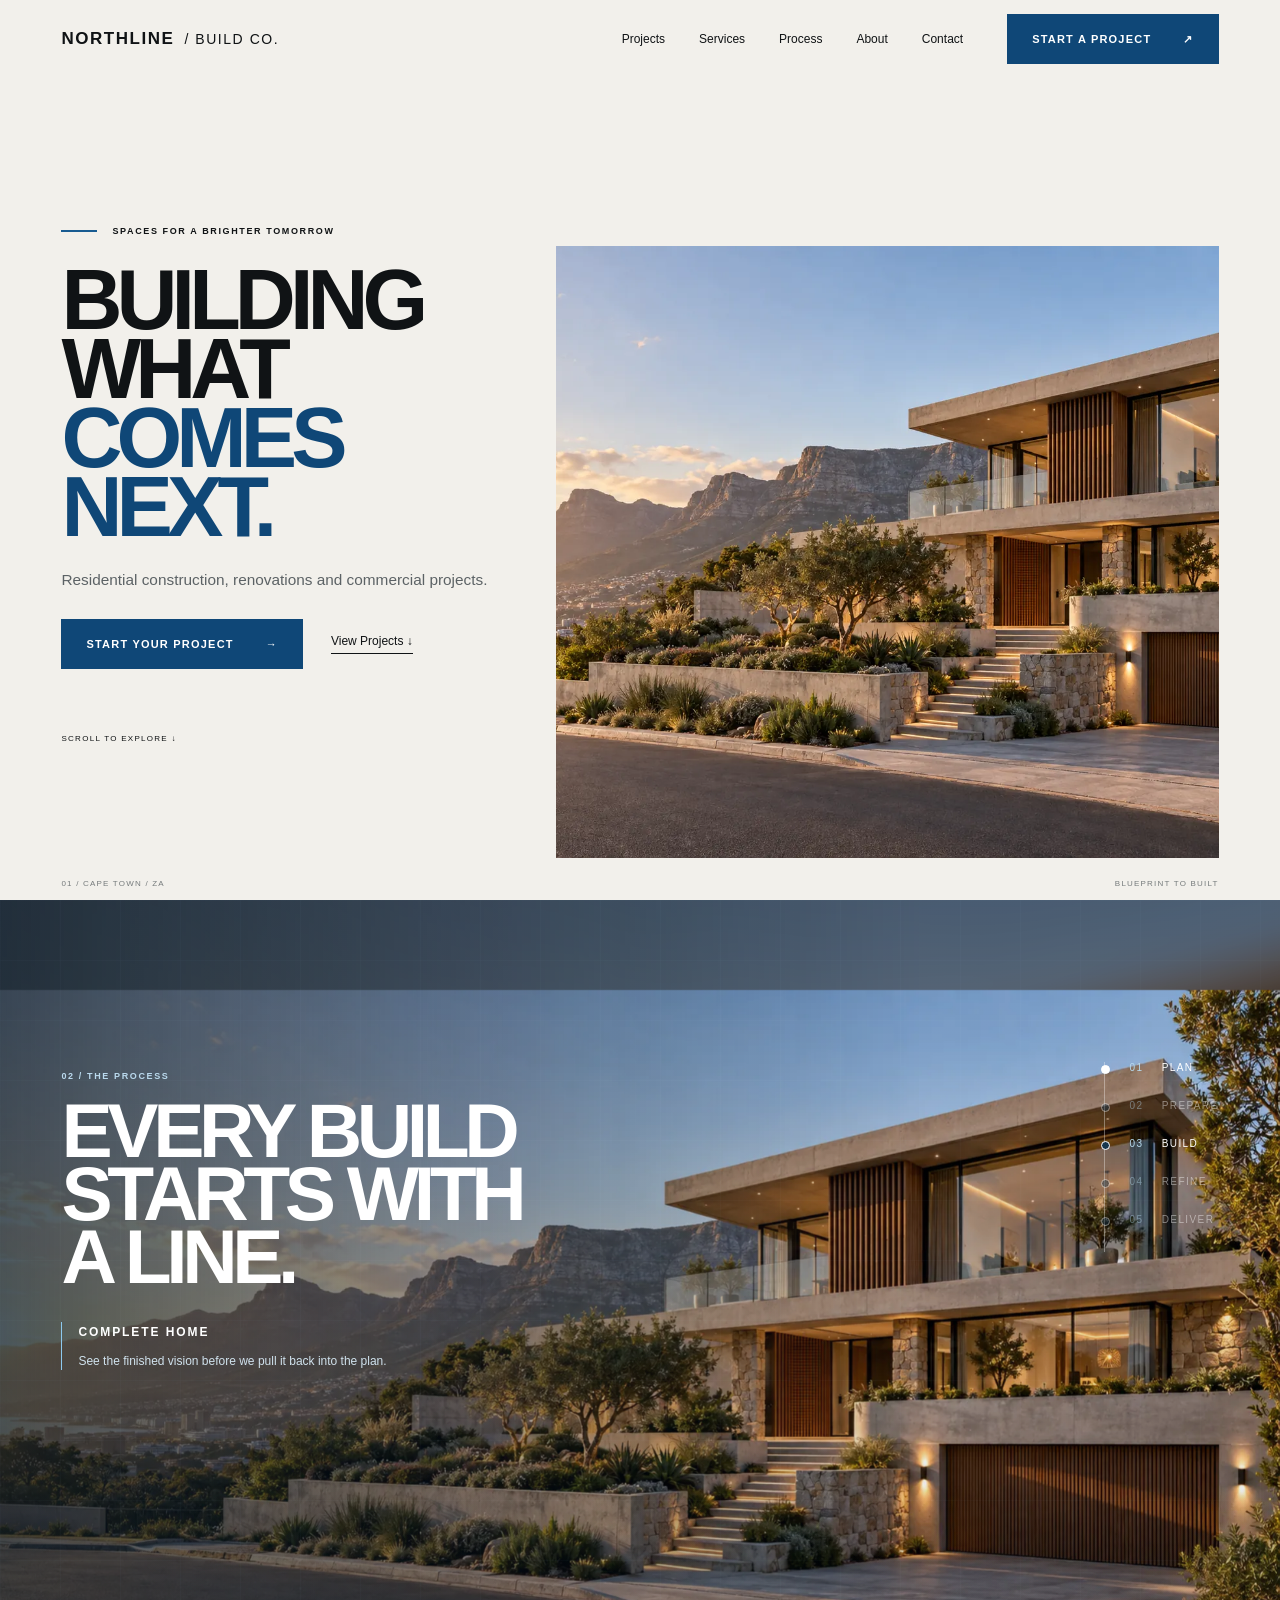
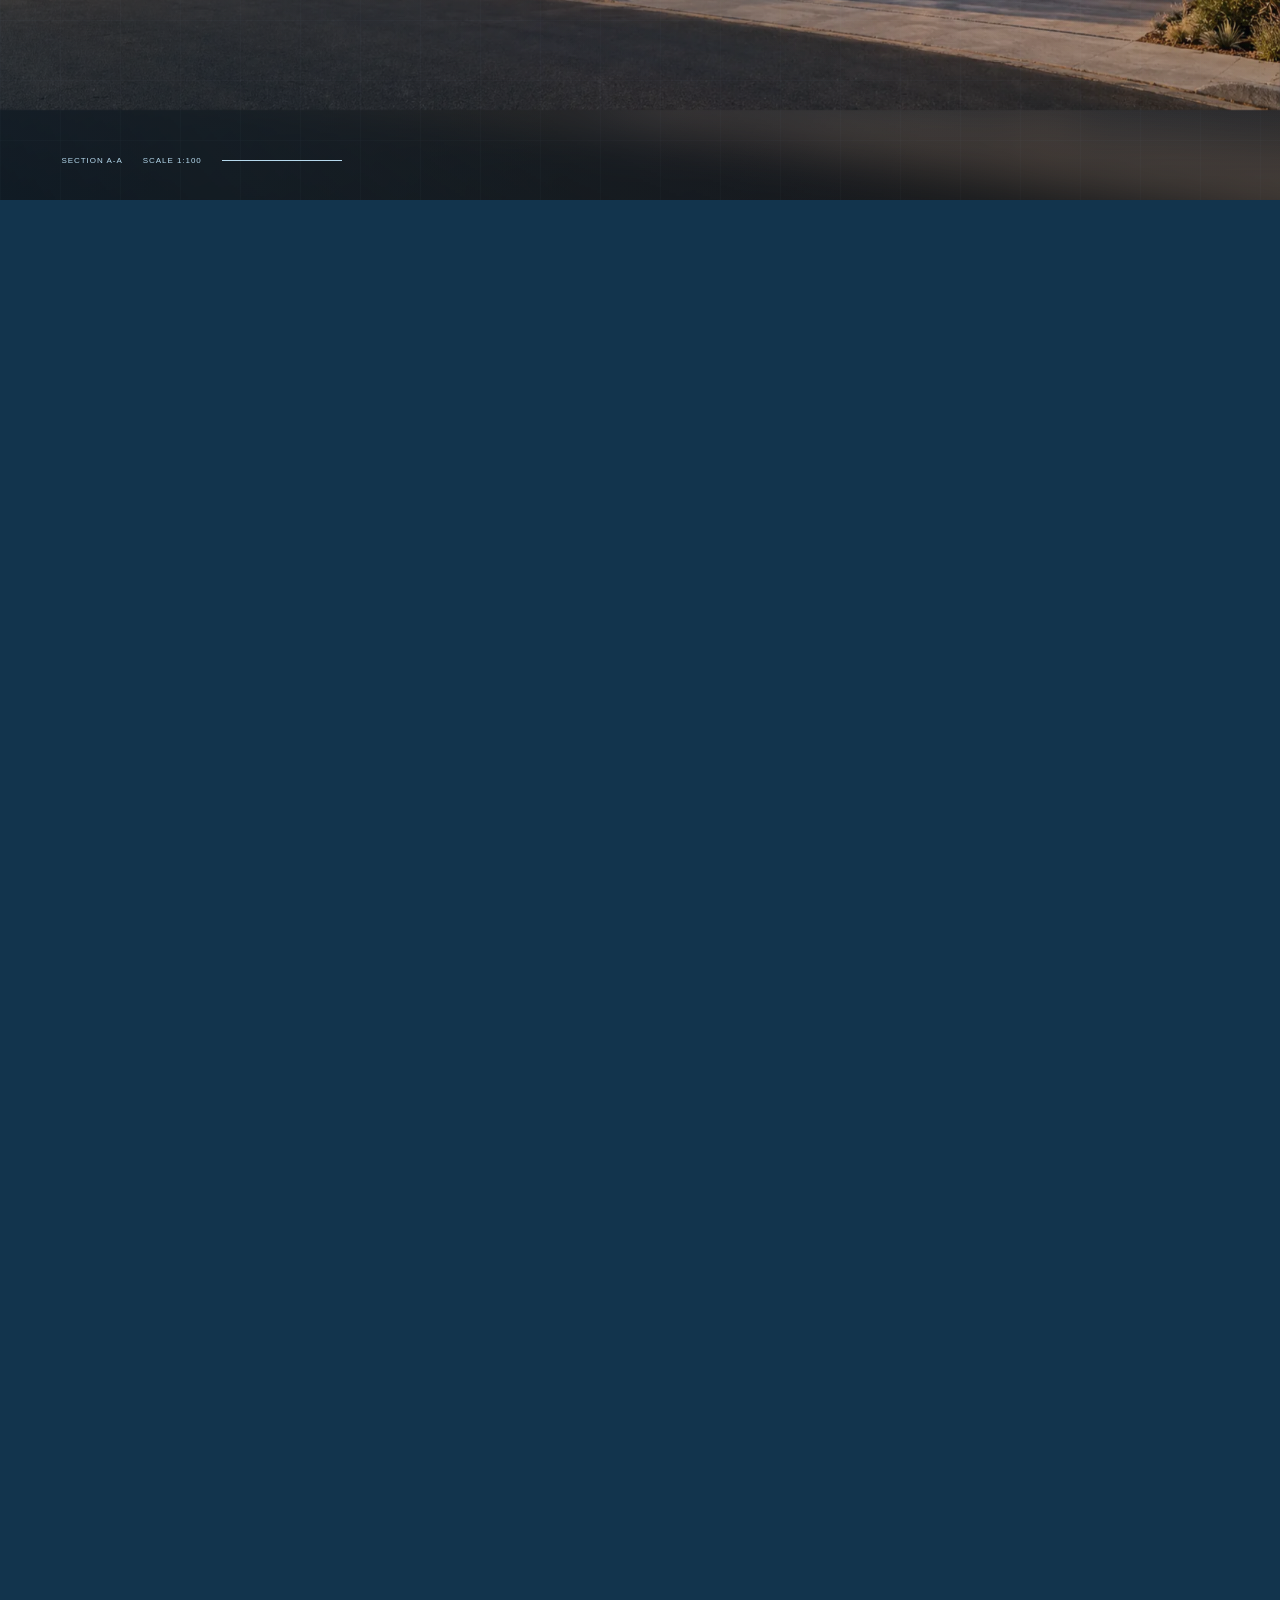
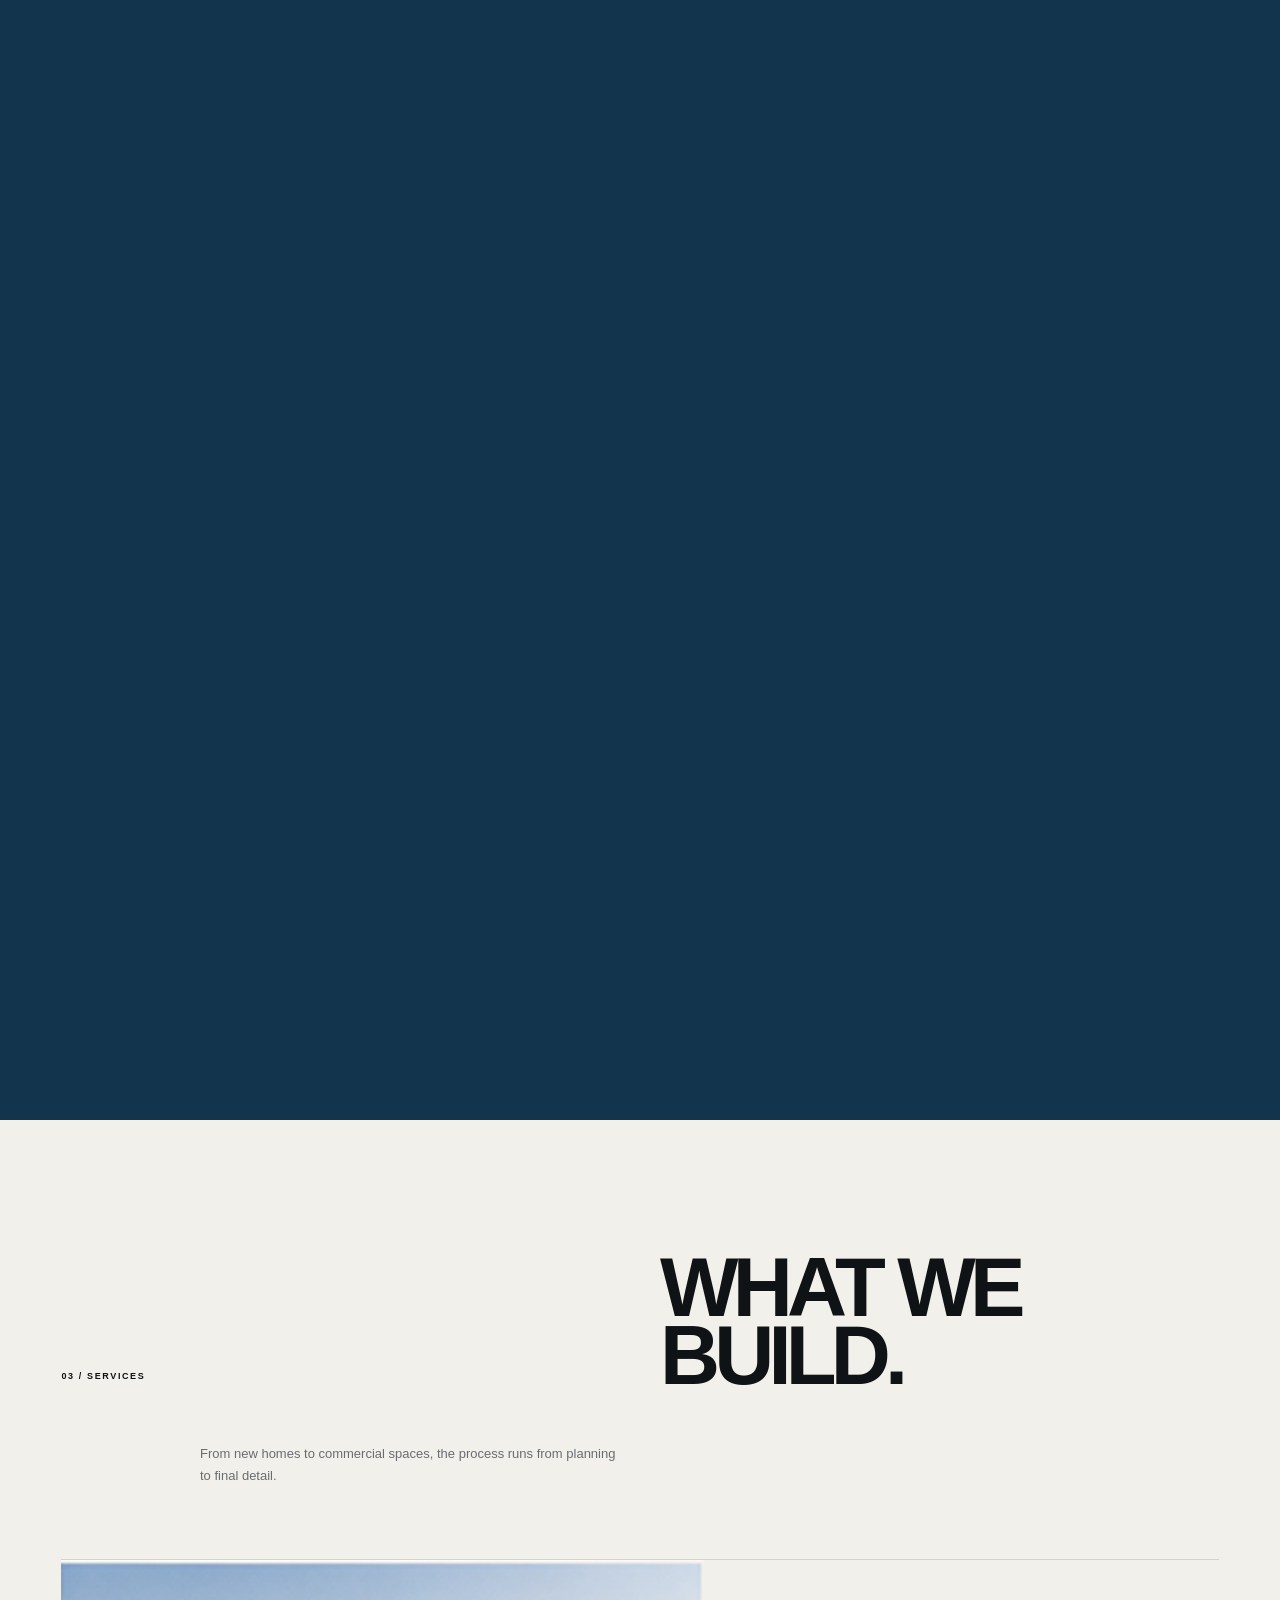
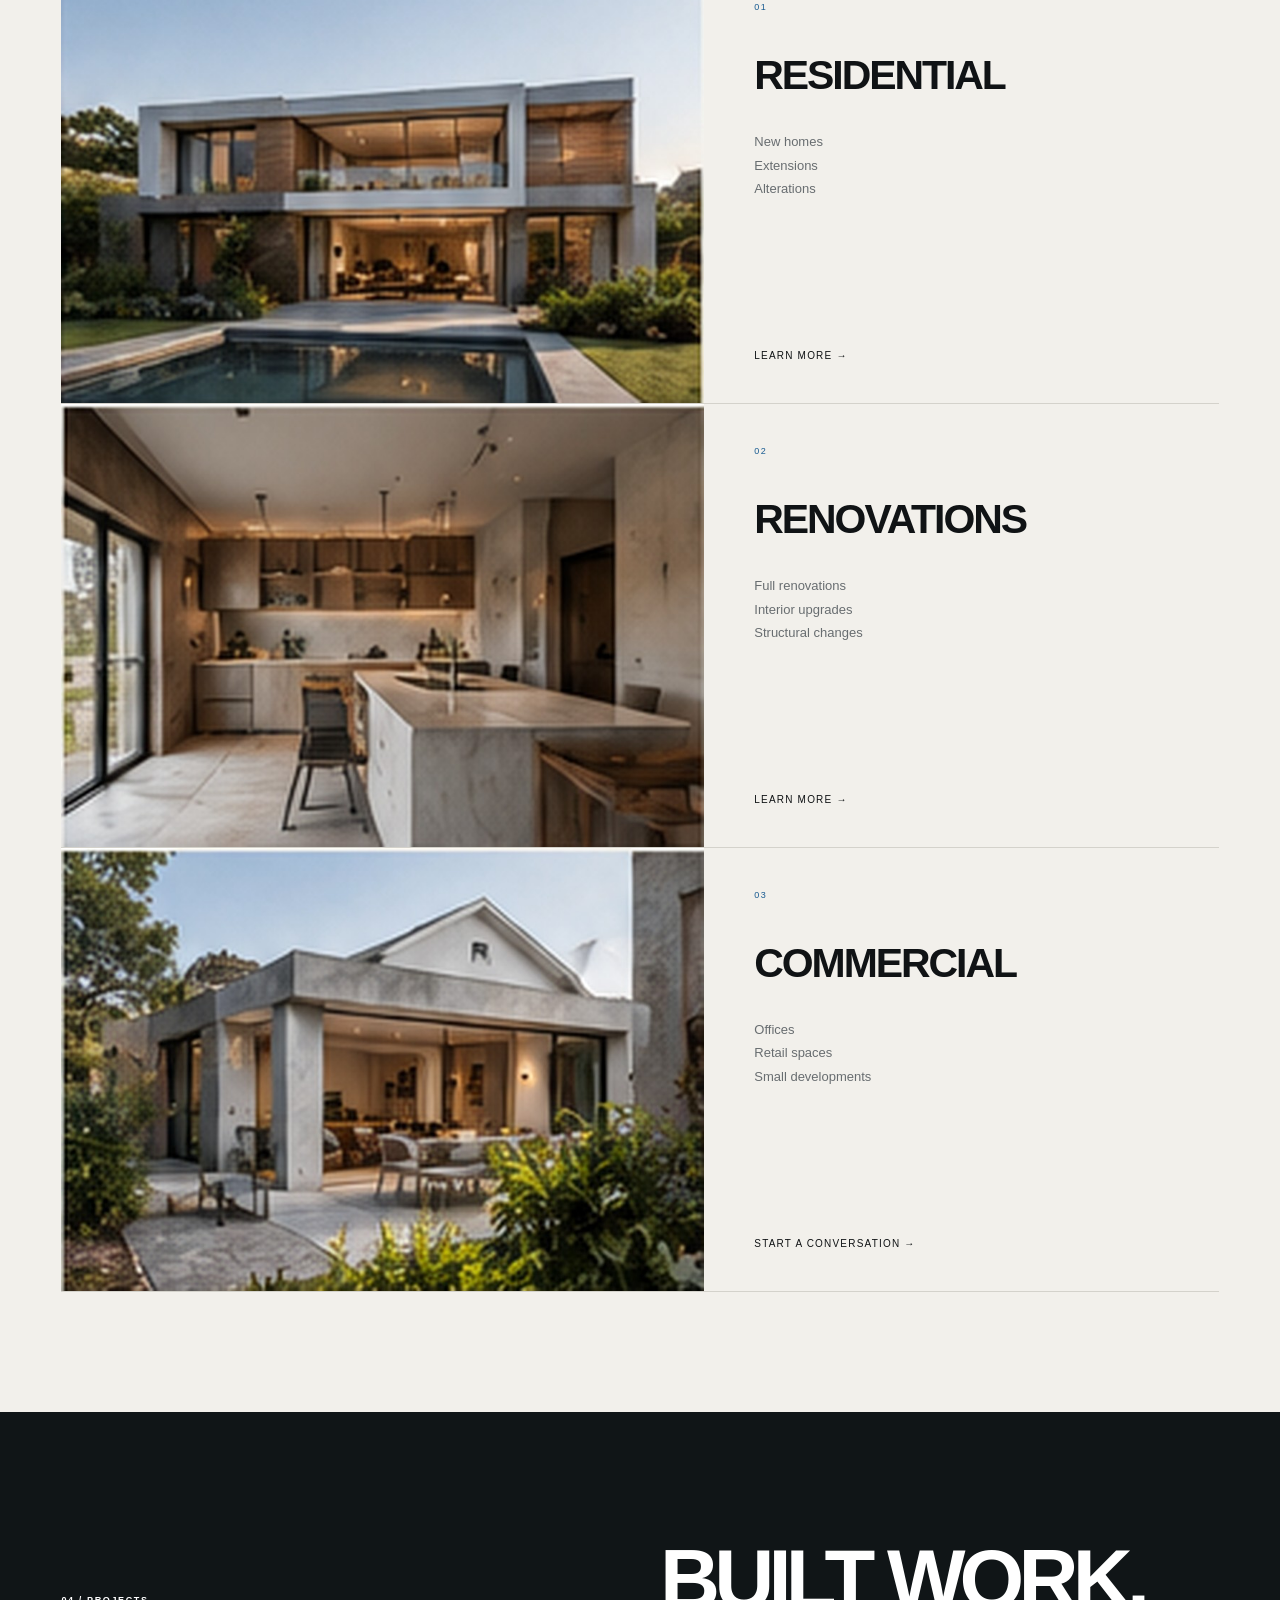
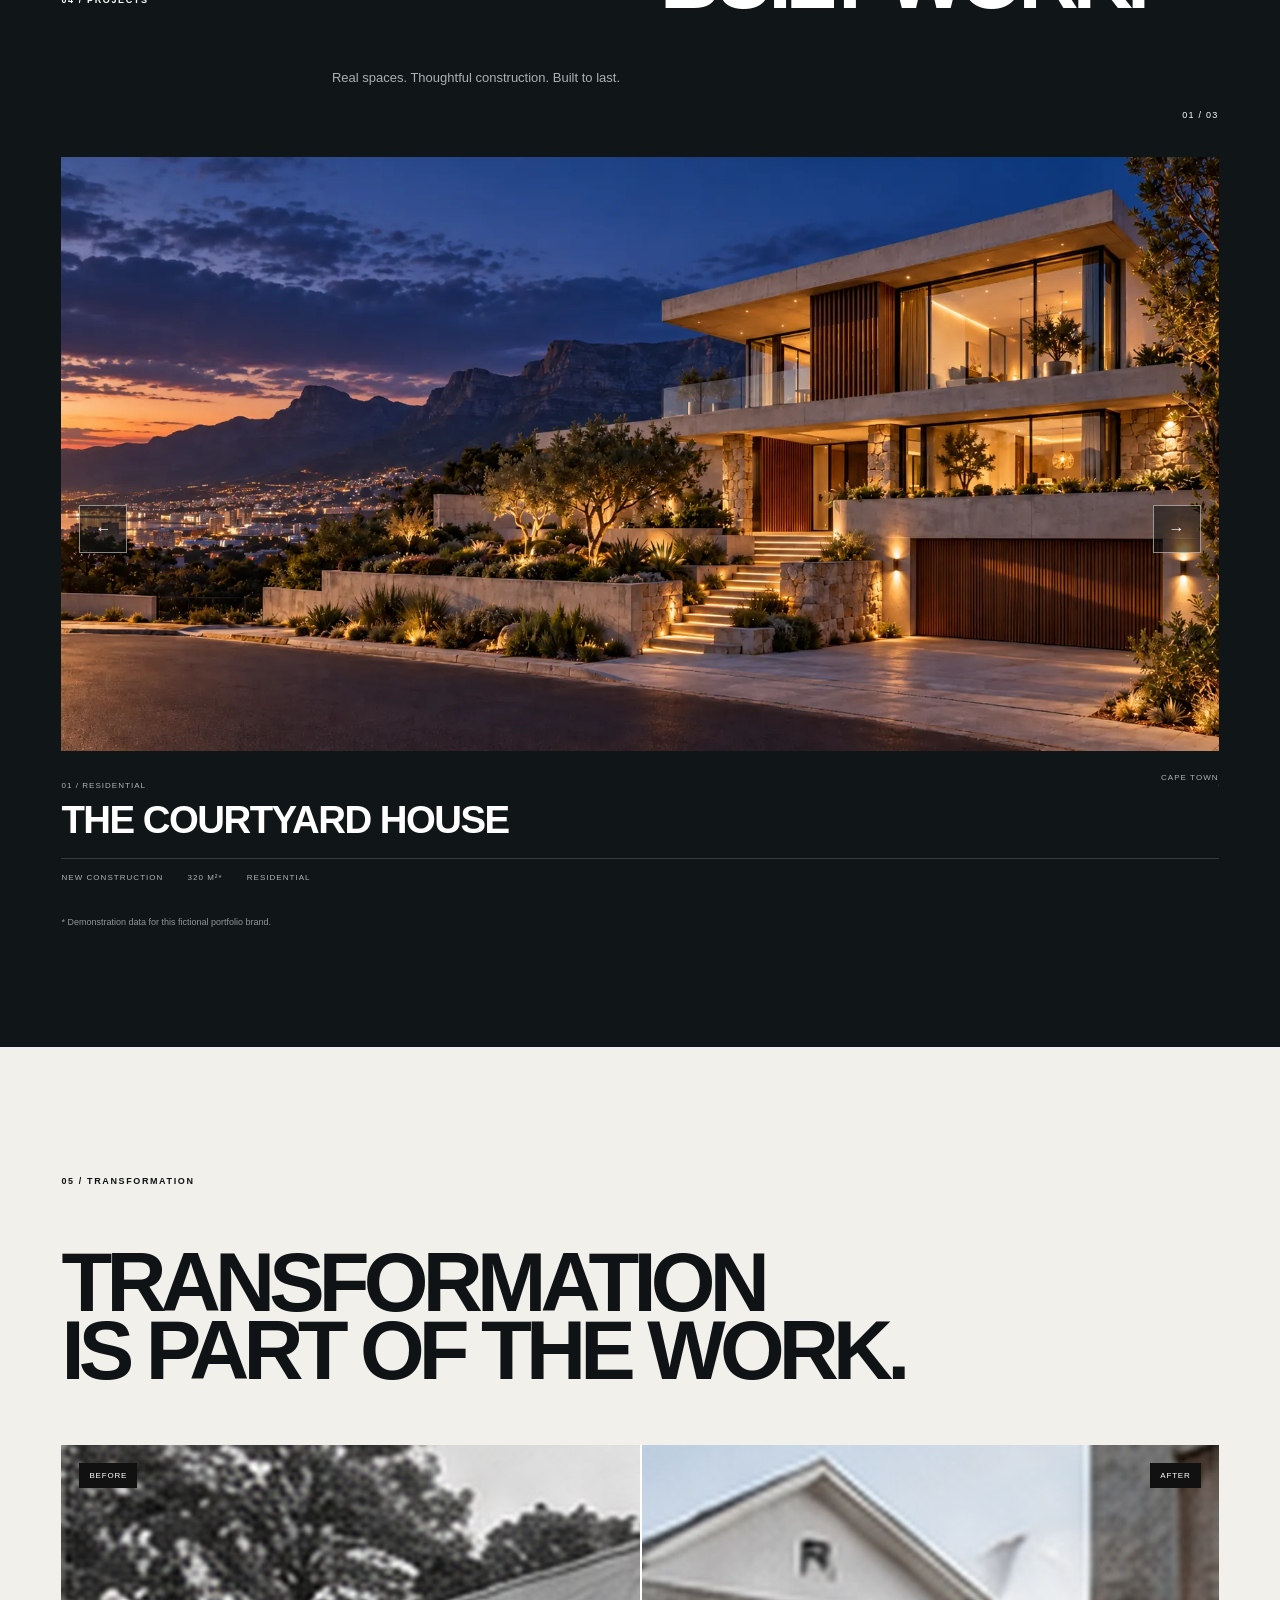
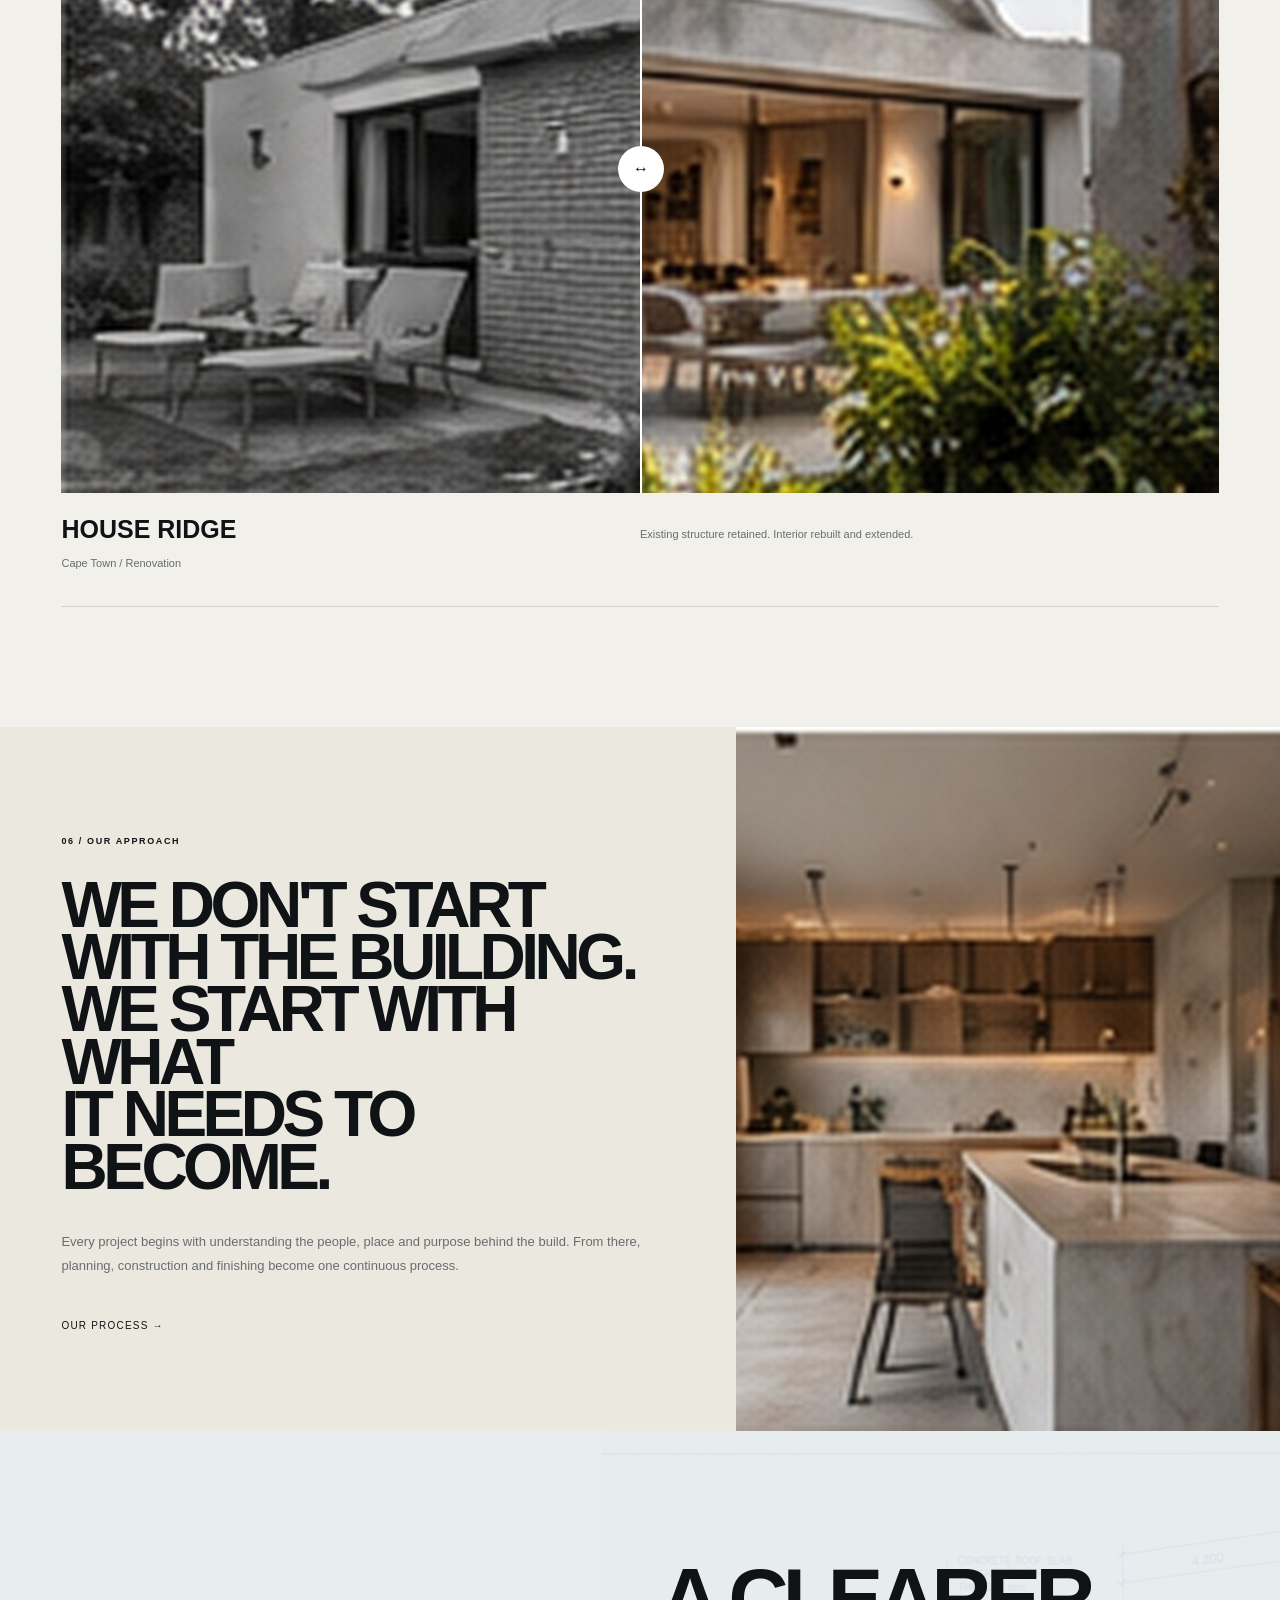
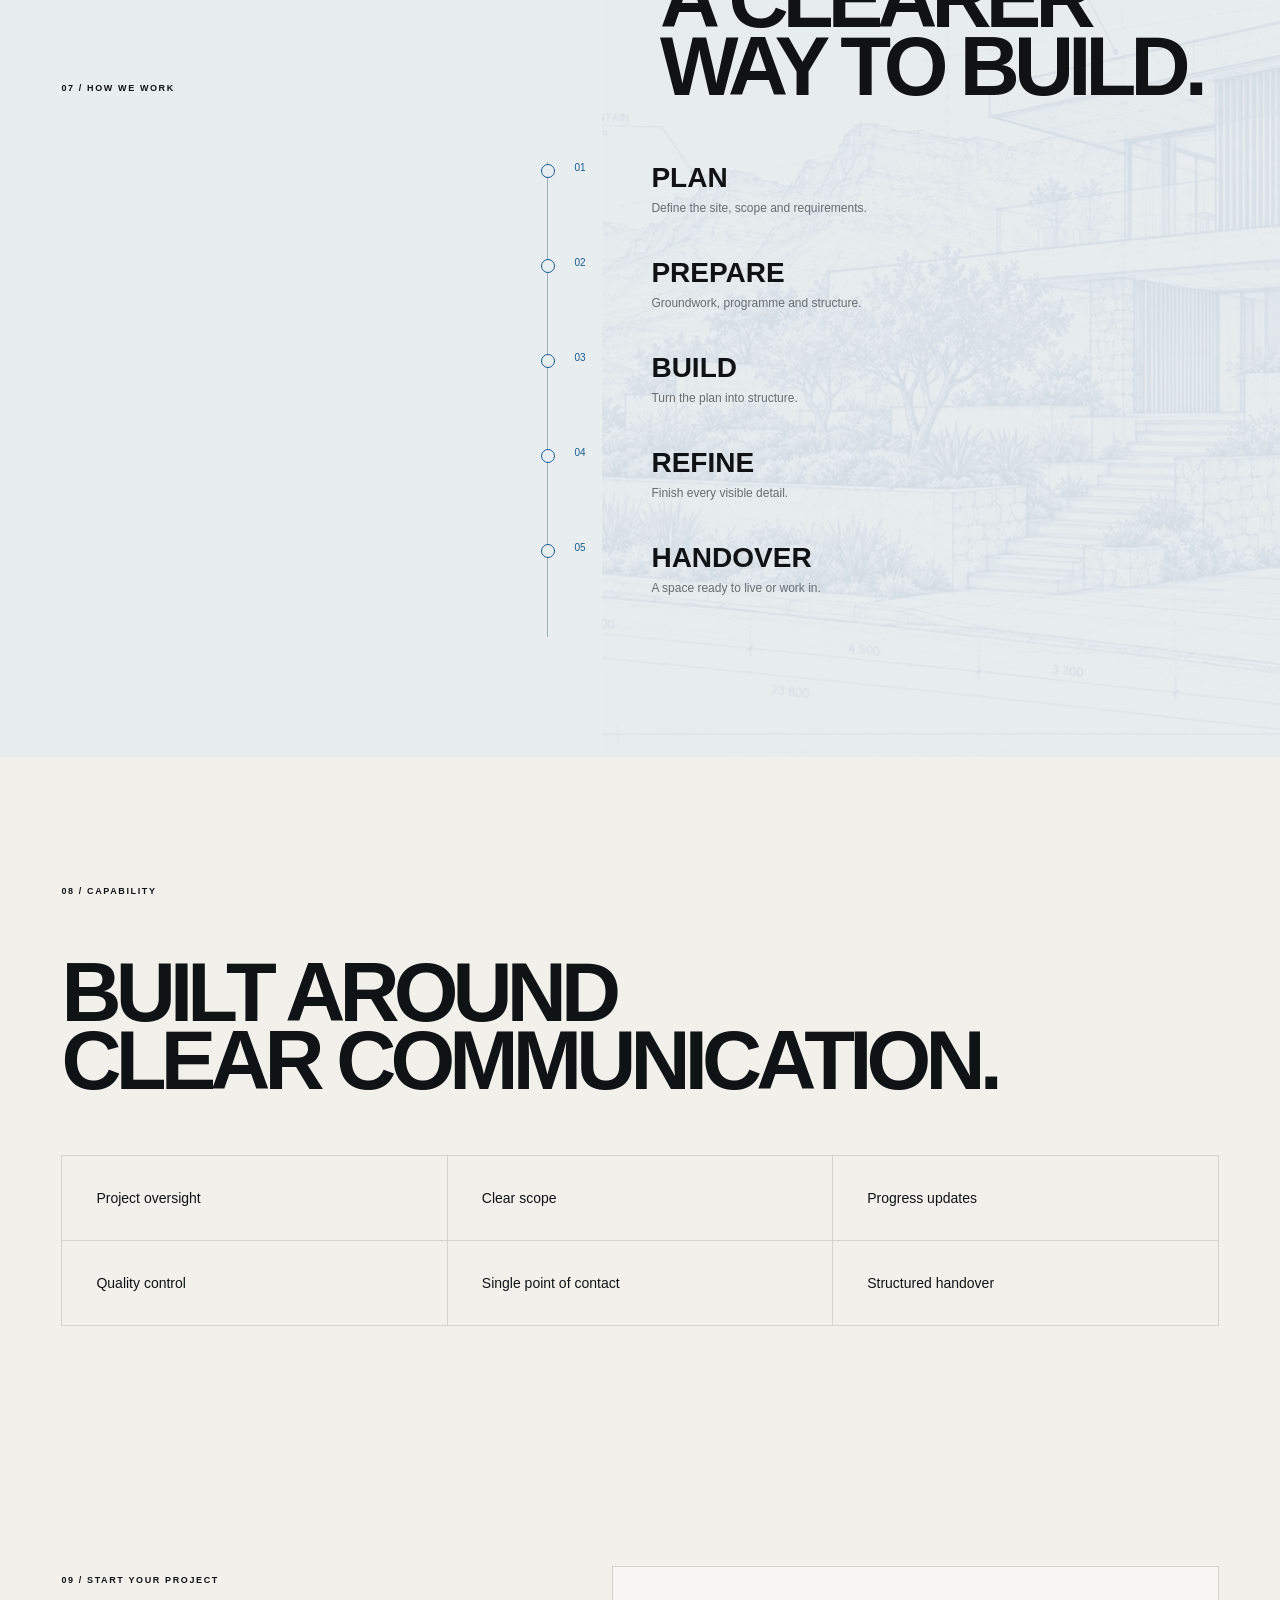
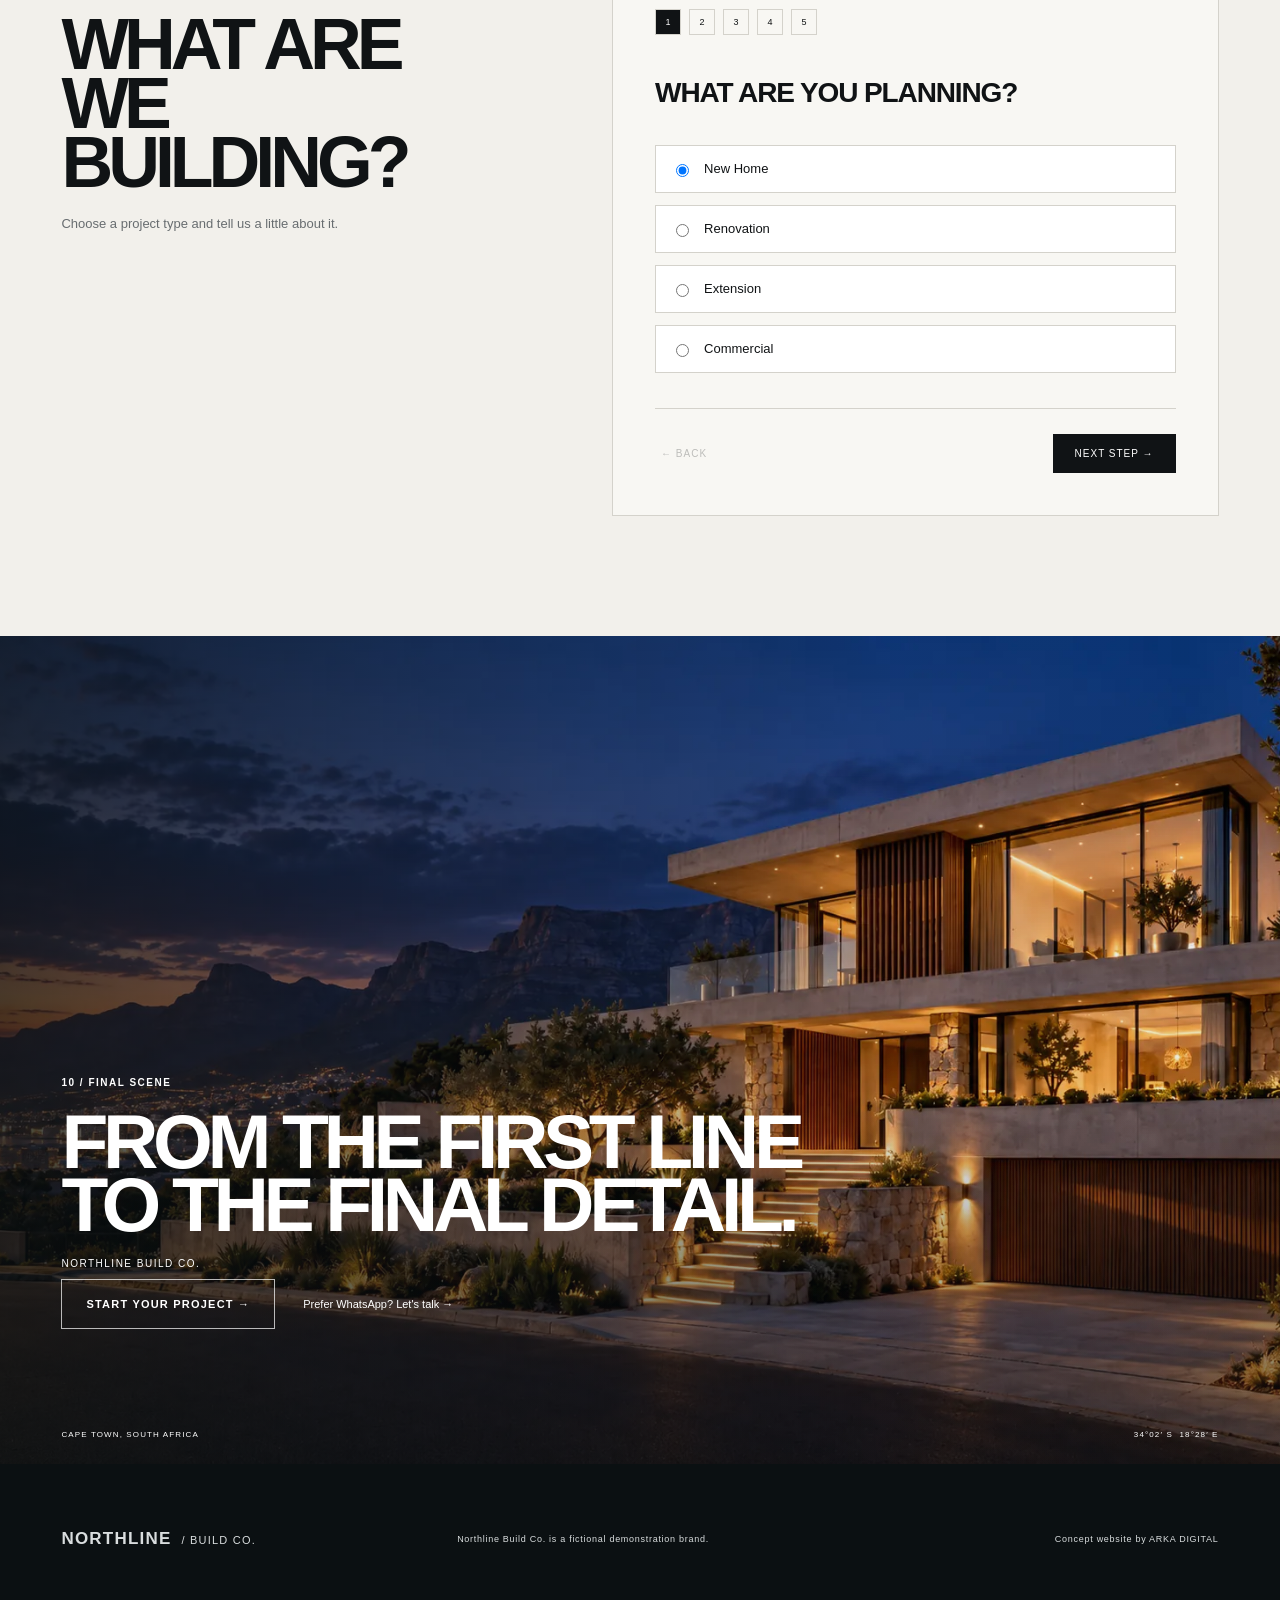
==== index.html @ 1f48fc12 "Northline Build Co Premium V1" ====
<!doctype html>
<html lang="en">
<head>
  <meta charset="utf-8">
  <meta name="viewport" content="width=device-width, initial-scale=1">
  <meta name="description" content="Northline Build Co. — fictional premium Cape Town construction demo by ARKA Digital.">
  <meta name="robots" content="noindex,nofollow">
  <meta name="theme-color" content="#f2f0eb">
  <title>Northline Build Co. | Building What Comes Next</title><link rel="icon" href="favicon.svg" type="image/svg+xml">
  <link rel="preload" as="image" href="assets/sequence/desktop/01-complete-daylight.webp" media="(min-width: 701px)">
  <link rel="preload" as="image" href="assets/sequence/mobile/01-complete-daylight.webp" media="(max-width: 700px)">
  <link rel="stylesheet" href="v2.css">
</head>
<body>
  <a class="skip" href="#main">Skip to content</a>

  <header class="topbar" data-header>
    <a class="wordmark" href="#top" aria-label="Northline Build Co. home"><strong>NORTHLINE</strong><span>/ BUILD CO.</span></a>
    <nav class="desktop-nav" aria-label="Primary navigation">
      <a href="#projects">Projects</a><a href="#services">Services</a><a href="#process">Process</a><a href="about.html">About</a><a href="#quote">Contact</a>
    </nav>
    <a class="top-cta" href="#quote">START A PROJECT <span>↗</span></a>
    <button class="menu-btn" type="button" aria-expanded="false" aria-controls="mobile-menu" data-menu-button><span></span><span></span><span></span><b class="sr-only">Open menu</b></button>
  </header>

  <div class="mobile-menu" id="mobile-menu" aria-hidden="true" data-mobile-menu>
    <div class="mobile-menu-inner">
      <p class="menu-kicker">NORTHLINE<br><small>BUILD CO.</small></p>
      <nav>
        <a href="#projects"><span>01</span> Projects</a>
        <a href="#services"><span>02</span> Services</a>
        <a href="#process"><span>03</span> Process</a>
        <a href="about.html"><span>04</span> About</a>
        <a href="#quote"><span>05</span> Contact</a>
      </nav>
      <a class="button button-outline" href="#quote">START A PROJECT →</a>
      <div class="menu-meta"><button type="button" data-demo-whatsapp>WhatsApp</button><span>Cape Town, South Africa</span></div>
    </div>
  </div>

  <main id="main">
    <section class="hero" id="top">
      <div class="hero-copy">
        <p class="eyebrow"><i></i> SPACES FOR A BRIGHTER TOMORROW</p>
        <h1>BUILDING<br>WHAT<br><span>COMES NEXT.</span></h1>
        <p class="hero-intro">Residential construction, renovations and commercial projects.</p>
        <div class="hero-actions">
          <a class="button button-primary" href="#quote">START YOUR PROJECT <span>→</span></a>
          <a class="text-action" href="#projects">View Projects ↓</a>
        </div>
        <p class="scroll-cue">SCROLL TO EXPLORE <span>↓</span></p>
      </div>
      <picture class="hero-media">
        <source media="(max-width:700px)" srcset="assets/sequence/mobile/01-complete-daylight.webp">
        <img src="assets/sequence/desktop/01-complete-daylight.webp" alt="Modern hillside residence overlooking Cape Town at golden hour" width="1672" height="941" fetchpriority="high">
      </picture>
      <div class="hero-meta"><span>01 / CAPE TOWN / ZA</span><span>BLUEPRINT TO BUILT</span></div>
    </section>

    <section class="build-story" data-build-story aria-labelledby="build-title">
      <div class="build-sticky">
        <div class="build-frames" aria-hidden="true" data-build-frames>
          <img class="build-frame is-active" data-stage="0" data-desktop="assets/sequence/desktop/01-complete-daylight.webp" data-mobile="assets/sequence/mobile/01-complete-daylight.webp" alt="">
          <img class="build-frame" data-stage="1" data-desktop="assets/sequence/desktop/02-blueprint-overlay.webp" data-mobile="assets/sequence/mobile/02-blueprint-overlay.webp" alt="">
          <img class="build-frame" data-stage="2" data-desktop="assets/sequence/desktop/03-blueprint.webp" data-mobile="assets/sequence/mobile/03-blueprint.webp" alt="">
          <img class="build-frame" data-stage="3" data-desktop="assets/sequence/desktop/04-site.webp" data-mobile="assets/sequence/mobile/04-site.webp" alt="">
          <img class="build-frame" data-stage="4" data-desktop="assets/sequence/desktop/05-foundation.webp" data-mobile="assets/sequence/mobile/05-foundation.webp" alt="">
          <img class="build-frame" data-stage="5" data-desktop="assets/sequence/desktop/06-structure.webp" data-mobile="assets/sequence/mobile/06-structure.webp" alt="">
          <img class="build-frame" data-stage="6" data-desktop="assets/sequence/desktop/07-enclosed.webp" data-mobile="assets/sequence/mobile/07-enclosed.webp" alt="">
          <img class="build-frame" data-stage="7" data-desktop="assets/sequence/desktop/08-finishes.webp" data-mobile="assets/sequence/mobile/08-finishes.webp" alt="">
          <img class="build-frame" data-stage="8" data-desktop="assets/sequence/desktop/09-landscaping.webp" data-mobile="assets/sequence/mobile/09-landscaping.webp" alt="">
          <img class="build-frame" data-stage="9" data-desktop="assets/sequence/desktop/10-complete-dusk.webp" data-mobile="assets/sequence/mobile/10-complete-dusk.webp" alt="">
        </div>
        <div class="build-shade"></div>
        <div class="blueprint-grid" aria-hidden="true"></div>
        <div class="build-copy">
          <p class="section-no">02 / THE PROCESS</p>
          <h2 id="build-title">EVERY BUILD<br>STARTS WITH<br>A LINE.</h2>
          <div class="stage-copy" aria-live="polite"><strong data-stage-title>PLAN</strong><p data-stage-desc>Define the site, scope and requirements.</p></div>
        </div>
        <ol class="build-steps" aria-label="Build stages">
          <li class="is-active"><span>01</span> PLAN</li><li><span>02</span> PREPARE</li><li><span>03</span> BUILD</li><li><span>04</span> REFINE</li><li><span>05</span> DELIVER</li>
        </ol>
        <div class="build-measure"><span>SECTION A-A</span><span>SCALE 1:100</span><i></i></div>
      </div>
    </section>

    <section class="section services" id="services">
      <div class="section-head"><p class="section-no">03 / SERVICES</p><h2>WHAT WE BUILD.</h2><p>From new homes to commercial spaces, the process runs from planning to final detail.</p></div>
      <div class="service-list">
        <article class="service-row"><div class="service-media"><img src="assets/service-new-build.jpg" alt="Modern new home" loading="lazy"></div><div class="service-copy"><span>01</span><h3>RESIDENTIAL</h3><p>New homes<br>Extensions<br>Alterations</p><a href="new-builds.html">Learn more →</a></div></article>
        <article class="service-row"><div class="service-media"><img src="assets/service-renovation.jpg" alt="Renovated contemporary interior" loading="lazy"></div><div class="service-copy"><span>02</span><h3>RENOVATIONS</h3><p>Full renovations<br>Interior upgrades<br>Structural changes</p><a href="renovations.html">Learn more →</a></div></article>
        <article class="service-row"><div class="service-media"><img src="assets/service-extension.jpg" alt="Contemporary extension" loading="lazy"></div><div class="service-copy"><span>03</span><h3>COMMERCIAL</h3><p>Offices<br>Retail spaces<br>Small developments</p><a href="#quote">Start a conversation →</a></div></article>
      </div>
    </section>

    <section class="projects" id="projects">
      <div class="section-head dark-head"><p class="section-no">04 / PROJECTS</p><h2>BUILT WORK.</h2><p>Real spaces. Thoughtful construction. Built to last.</p></div>
      <div class="project-shell" data-projects>
        <button class="project-arrow prev" type="button" aria-label="Previous project">←</button>
        <div class="project-track" data-project-track>
          <article class="project-card">
            <img src="assets/sequence/desktop/10-complete-dusk.webp" alt="The Courtyard House at dusk" loading="lazy">
            <div class="project-info"><div><p>01 / RESIDENTIAL</p><h3>THE COURTYARD HOUSE</h3></div><span>CAPE TOWN</span></div>
            <div class="project-meta"><span>New construction</span><span>320 m²*</span><span>Residential</span></div>
          </article>
          <article class="project-card">
            <img src="assets/service-extension.jpg" alt="House Ridge extension" loading="lazy">
            <div class="project-info"><div><p>02 / RENOVATION</p><h3>HOUSE RIDGE</h3></div><span>CAPE TOWN</span></div>
            <div class="project-meta"><span>Renovation</span><span>Demo project*</span><span>Residential</span></div>
          </article>
          <article class="project-card">
            <img src="assets/service-new-build.jpg" alt="Northline Workspace" loading="lazy">
            <div class="project-info"><div><p>03 / COMMERCIAL</p><h3>NORTHLINE WORKSPACE</h3></div><span>CAPE TOWN</span></div>
            <div class="project-meta"><span>Commercial concept</span><span>Demo project*</span><span>Workspace</span></div>
          </article>
        </div>
        <button class="project-arrow next" type="button" aria-label="Next project">→</button>
        <div class="project-count"><span data-project-count>01</span> / 03</div>
      </div>
      <p class="demo-note">* Demonstration data for this fictional portfolio brand.</p>
    </section>

    <section class="section transformation">
      <div class="section-head"><p class="section-no">05 / TRANSFORMATION</p><h2>TRANSFORMATION<br>IS PART OF THE WORK.</h2></div>
      <div class="compare" data-comparison>
        <img class="compare-after" src="assets/service-extension.jpg" alt="Renovated modern home" loading="lazy">
        <div class="compare-before" data-before><img src="assets/constantia-before.jpg" alt="Home before renovation" loading="lazy"></div>
        <span class="compare-tag before">BEFORE</span><span class="compare-tag after">AFTER</span>
        <button class="compare-handle" type="button" aria-label="Drag to compare before and after" data-compare-handle><span>↔</span></button>
      </div>
      <div class="transform-meta"><div><h3>HOUSE RIDGE</h3><p>Cape Town / Renovation</p></div><p>Existing structure retained. Interior rebuilt and extended.</p></div>
    </section>

    <section class="philosophy">
      <div class="philosophy-copy"><p class="section-no">06 / OUR APPROACH</p><h2>WE DON'T START<br>WITH THE BUILDING.<br>WE START WITH WHAT<br>IT NEEDS TO BECOME.</h2><p>Every project begins with understanding the people, place and purpose behind the build. From there, planning, construction and finishing become one continuous process.</p><a href="#process">OUR PROCESS →</a></div>
      <img src="assets/service-renovation.jpg" alt="Architectural interior detail" loading="lazy">
    </section>

    <section class="process section" id="process">
      <div class="process-blueprint" aria-hidden="true"></div>
      <div class="section-head"><p class="section-no">07 / HOW WE WORK</p><h2>A CLEARER<br>WAY TO BUILD.</h2></div>
      <ol class="process-list">
        <li><span>01</span><div><h3>PLAN</h3><p>Define the site, scope and requirements.</p></div></li>
        <li><span>02</span><div><h3>PREPARE</h3><p>Groundwork, programme and structure.</p></div></li>
        <li><span>03</span><div><h3>BUILD</h3><p>Turn the plan into structure.</p></div></li>
        <li><span>04</span><div><h3>REFINE</h3><p>Finish every visible detail.</p></div></li>
        <li><span>05</span><div><h3>HANDOVER</h3><p>A space ready to live or work in.</p></div></li>
      </ol>
    </section>

    <section class="capability section">
      <div class="section-head"><p class="section-no">08 / CAPABILITY</p><h2>BUILT AROUND<br>CLEAR COMMUNICATION.</h2></div>
      <div class="capability-grid"><span>Project oversight</span><span>Clear scope</span><span>Progress updates</span><span>Quality control</span><span>Single point of contact</span><span>Structured handover</span></div>
    </section>

    <section class="quote" id="quote">
      <div class="quote-head"><p class="section-no">09 / START YOUR PROJECT</p><h2>WHAT ARE WE<br>BUILDING?</h2><p>Choose a project type and tell us a little about it.</p></div>
      <form name="northline-enquiry" method="POST" action="thanks.html" data-netlify="true" netlify-honeypot="bot-field" class="quote-form" data-quote-form>
        <input type="hidden" name="form-name" value="northline-enquiry">
        <p hidden><label>Do not fill this out: <input name="bot-field"></label></p>
        <div class="quote-progress" aria-label="Form progress"><i class="is-active">1</i><i>2</i><i>3</i><i>4</i><i>5</i></div>
        <div class="quote-step is-active" data-quote-step="0"><h3>WHAT ARE YOU PLANNING?</h3><label><input type="radio" name="project_type" value="New Home" checked> <span>New Home</span></label><label><input type="radio" name="project_type" value="Renovation"> <span>Renovation</span></label><label><input type="radio" name="project_type" value="Extension"> <span>Extension</span></label><label><input type="radio" name="project_type" value="Commercial"> <span>Commercial</span></label></div>
        <div class="quote-step" data-quote-step="1"><h3>WHERE IS THE PROJECT?</h3><label class="field"><span>Location / suburb</span><input name="location" autocomplete="street-address" placeholder="e.g. Cape Town"></label></div>
        <div class="quote-step" data-quote-step="2"><h3>WHEN WOULD YOU LIKE TO START?</h3><label><input type="radio" name="timing" value="ASAP" checked> <span>ASAP</span></label><label><input type="radio" name="timing" value="1-3 months"> <span>1–3 months</span></label><label><input type="radio" name="timing" value="3-6 months"> <span>3–6 months</span></label><label><input type="radio" name="timing" value="6+ months"> <span>6+ months</span></label><label><input type="radio" name="timing" value="Researching"> <span>Just researching</span></label></div>
        <div class="quote-step" data-quote-step="3"><h3>TELL US A LITTLE ABOUT IT</h3><label class="field"><span>Project description</span><textarea name="message" rows="6" placeholder="What are you hoping to build or change?"></textarea></label></div>
        <div class="quote-step" data-quote-step="4"><h3>YOUR DETAILS</h3><label class="field"><span>Name</span><input name="name" autocomplete="name" required></label><label class="field"><span>Phone / WhatsApp</span><input name="phone" autocomplete="tel" required></label><label class="field"><span>Email</span><input type="email" name="email" autocomplete="email" required></label><p class="form-disclaimer">Demo form for the fictional Northline portfolio website.</p></div>
        <div class="quote-nav"><button type="button" class="back" data-quote-back disabled>← BACK</button><button type="button" class="next" data-quote-next>NEXT STEP →</button><button type="submit" class="submit" data-quote-submit hidden>REQUEST A QUOTE →</button></div>
      </form>
    </section>

    <section class="final-cta">
      <picture><source media="(max-width:700px)" srcset="assets/sequence/mobile/10-complete-dusk.webp"><img src="assets/sequence/desktop/10-complete-dusk.webp" alt="Completed Northline home at dusk" loading="lazy"></picture>
      <div class="final-overlay"></div><div class="final-copy"><p class="section-no">10 / FINAL SCENE</p><h2>FROM THE FIRST LINE<br>TO THE FINAL DETAIL.</h2><p>NORTHLINE BUILD CO.</p><div><a class="button button-outline-light" href="#quote">START YOUR PROJECT →</a><button type="button" class="whatsapp-link" data-demo-whatsapp>Prefer WhatsApp? Let's talk →</button></div></div>
      <div class="final-meta"><span>CAPE TOWN, SOUTH AFRICA</span><span>34°02′ S&nbsp;&nbsp;18°28′ E</span></div>
    </section>
  </main>

  <footer class="footer"><a class="wordmark footer-brand" href="#top"><strong>NORTHLINE</strong><span>/ BUILD CO.</span></a><p>Northline Build Co. is a fictional demonstration brand.</p><p>Concept website by ARKA DIGITAL</p></footer>

  <div class="mobile-contact" data-mobile-contact><button type="button" data-demo-whatsapp>WhatsApp</button><a href="#quote">Get Quote</a></div>
  <div class="toast" role="status" aria-live="polite" data-toast>Demo website — connect the client's WhatsApp number here.</div>
  <script src="v2.js" defer></script>
</body>
</html>
---- v2.css ----
:root{--paper:#f2f0eb;--paper2:#f8f7f3;--ink:#101315;--muted:#686d70;--line:#d4d2cb;--blue:#185b91;--blue2:#0f4777;--dark:#101517;--max:1440px;--pad:clamp(20px,4.8vw,76px)}*{box-sizing:border-box}html{scroll-behavior:smooth}body{margin:0;background:var(--paper);color:var(--ink);font-family:Arial,Helvetica,sans-serif}img{max-width:100%;display:block}a{color:inherit;text-decoration:none}button,input,textarea{font:inherit}button{color:inherit;cursor:pointer}:focus-visible{outline:2px solid var(--blue);outline-offset:4px}.sr-only{position:absolute;width:1px;height:1px;overflow:hidden;clip:rect(0,0,0,0)}.skip{position:fixed;left:10px;top:10px;z-index:999;background:#fff;padding:10px;transform:translateY(-150%)}.skip:focus{transform:none}.topbar{position:fixed;top:0;left:0;right:0;height:78px;padding:0 var(--pad);display:flex;align-items:center;gap:34px;z-index:80;transition:.35s;background:transparent}.topbar.scrolled{background:rgba(242,240,235,.92);backdrop-filter:blur(15px);border-bottom:1px solid rgba(16,19,21,.1)}.wordmark{display:flex;gap:10px;align-items:baseline;letter-spacing:.11em;font-size:14px;white-space:nowrap}.wordmark strong{font-size:17px}.desktop-nav{margin-left:auto;display:flex;gap:34px;font-size:12px}.desktop-nav a{position:relative}.desktop-nav a:after{content:"";position:absolute;left:0;right:100%;bottom:-7px;height:1px;background:var(--ink);transition:.25s}.desktop-nav a:hover:after{right:0}.top-cta,.button{display:inline-flex;align-items:center;justify-content:center;gap:32px;min-height:50px;padding:0 24px;border:1px solid transparent;font-size:11px;letter-spacing:.11em;font-weight:700;text-transform:uppercase}.top-cta{background:var(--blue2);color:#fff;margin-left:10px}.menu-btn{display:none;margin-left:auto;width:44px;height:44px;border:0;background:transparent;padding:10px}.menu-btn span{display:block;height:1.5px;background:currentColor;margin:6px 0}.mobile-menu{position:fixed;inset:0;background:var(--dark);color:#fff;z-index:75;opacity:0;visibility:hidden;transition:.3s}.mobile-menu.open{opacity:1;visibility:visible}.mobile-menu-inner{padding:105px 24px 30px;min-height:100%;display:flex;flex-direction:column}.menu-kicker{letter-spacing:.12em;font-weight:800}.menu-kicker small{font-size:9px}.mobile-menu nav{display:grid;margin:32px 0}.mobile-menu nav a{font-size:27px;padding:17px 0;border-top:1px solid #333b3e}.mobile-menu nav a:last-child{border-bottom:1px solid #333b3e}.mobile-menu nav span{font-size:9px;color:#8b9498;margin-right:18px}.menu-meta{margin-top:auto;display:flex;justify-content:space-between;font-size:11px;color:#abb1b3}.menu-meta button{border:0;background:0;color:#fff}.hero{min-height:100svh;max-width:var(--max);margin:auto;padding:110px var(--pad) 42px;display:grid;grid-template-columns:.85fr 1.2fr;gap:2vw;align-items:center;position:relative;overflow:hidden}.hero-copy{z-index:2}.eyebrow,.section-no{font-size:9px;letter-spacing:.18em;font-weight:700;text-transform:uppercase}.eyebrow{display:flex;align-items:center;gap:15px}.eyebrow i{display:block;width:36px;height:2px;background:var(--blue)}.hero h1,.section-head h2,.build-copy h2,.philosophy h2,.quote h2,.final-copy h2{font-size:clamp(58px,6.6vw,108px);line-height:.82;letter-spacing:-.07em;margin:30px 0 25px;font-weight:800}.hero h1 span{color:var(--blue2)}.hero-intro{font-size:clamp(15px,1.2vw,19px);line-height:1.55;max-width:470px;color:#5c6265}.hero-actions{display:flex;gap:28px;align-items:center;margin-top:28px}.button-primary{background:var(--blue2);color:#fff}.text-action{font-size:12px;border-bottom:1px solid;padding-bottom:5px}.scroll-cue{margin-top:65px;font-size:8px;letter-spacing:.16em}.hero-media{display:block;min-height:68vh;align-self:end}.hero-media img{width:100%;height:100%;min-height:68vh;object-fit:cover;object-position:center}.hero-meta{position:absolute;left:var(--pad);right:var(--pad);bottom:12px;display:flex;justify-content:space-between;font-size:8px;letter-spacing:.15em;color:#767b7c}.build-story{height:380vh;background:#12344d;position:relative}.build-sticky{position:sticky;top:0;height:100svh;overflow:hidden;color:#fff}.build-frames,.build-frame{position:absolute;inset:0;width:100%;height:100%}.build-frames{--active-build-frame:none;overflow:hidden;background:#12344d}.build-frames:before{content:"";position:absolute;inset:-4%;background-image:var(--active-build-frame);background-size:cover;background-position:center center;filter:blur(22px) brightness(.58) saturate(.9);transform:scale(1.08);z-index:0;transition:background-image .18s linear}.build-frame{object-fit:contain!important;object-position:center center!important;opacity:0;transition:opacity .32s linear;will-change:opacity;background:transparent;z-index:1}.build-frame.is-active{opacity:1}.build-shade{position:absolute;inset:0;z-index:2;background:linear-gradient(90deg,rgba(6,23,36,.82) 0%,rgba(6,23,36,.34) 45%,rgba(6,23,36,.08) 72%),linear-gradient(0deg,rgba(7,17,23,.44),transparent 35%);transition:opacity .28s linear}.blueprint-grid{position:absolute;inset:0;z-index:3;opacity:.18;background-image:linear-gradient(rgba(139,204,255,.12) 1px,transparent 1px),linear-gradient(90deg,rgba(139,204,255,.12) 1px,transparent 1px);background-size:60px 60px;mix-blend-mode:screen;transition:opacity .28s linear}.build-copy{position:absolute;z-index:5;left:var(--pad);top:18vh;max-width:680px}.build-copy .section-no{color:#bad9ed}.build-copy h2{font-size:clamp(52px,6vw,94px);margin-top:18px;max-width:11ch}.stage-copy{margin-top:34px;border-left:1px solid #8dc9ee;padding-left:16px;max-width:390px}.stage-copy strong{font-size:12px;letter-spacing:.16em}.stage-copy p{font-size:12px;color:#d0e2ed;line-height:1.5}.build-steps{position:absolute;z-index:5;right:var(--pad);top:18vh;list-style:none;margin:0;padding:0;border-left:1px solid rgba(255,255,255,.35)}.build-steps li{padding:0 0 27px 25px;font-size:10px;letter-spacing:.14em;opacity:.45;position:relative}.build-steps li:before{content:"";position:absolute;width:7px;height:7px;border:1px solid white;border-radius:50%;left:-4px;top:3px;background:#17374e}.build-steps li.is-active{opacity:1}.build-steps li.is-active:before{background:#fff}.build-steps span{display:inline-block;width:28px;color:#b6d9ed}.build-measure{position:absolute;z-index:5;left:var(--pad);bottom:35px;display:flex;gap:20px;align-items:center;font-size:8px;letter-spacing:.12em;color:#b6d9ed}.build-measure i{height:1px;width:120px;background:#b6d9ed}.section{padding:120px var(--pad);max-width:var(--max);margin:auto}.section-head{display:grid;grid-template-columns:1fr 1fr;gap:40px;align-items:end;margin-bottom:60px}.section-head h2{font-size:clamp(52px,6.5vw,98px);margin:14px 0 0}.section-head>p:last-child{justify-self:end;max-width:420px;color:var(--muted);line-height:1.65;font-size:13px}.service-list{border-top:1px solid var(--line)}.service-row{display:grid;grid-template-columns:1.25fr 1fr;min-height:430px;border-bottom:1px solid var(--line);overflow:hidden}.service-media{overflow:hidden}.service-media img{width:100%;height:100%;object-fit:cover;transition:transform .6s cubic-bezier(.2,.7,.2,1)}.service-row:hover img{transform:scale(1.025)}.service-copy{padding:42px 0 42px 50px;display:flex;flex-direction:column}.service-copy>span{font-size:9px;color:var(--blue);letter-spacing:.15em}.service-copy h3{font-size:clamp(34px,3.2vw,52px);letter-spacing:-.05em;margin:40px 0 18px}.service-copy p{color:var(--muted);line-height:1.8;font-size:13px}.service-copy a{margin-top:auto;font-size:10px;text-transform:uppercase;letter-spacing:.12em}.projects{background:var(--dark);color:#fff;padding:120px var(--pad);overflow:hidden}.projects .section-head{max-width:var(--max);margin:0 auto 55px}.dark-head>p:last-child{color:#aab1b4}.project-shell{max-width:var(--max);margin:auto;position:relative}.project-track{display:flex;overflow:hidden;scroll-behavior:smooth;scroll-snap-type:x mandatory}.project-card{min-width:100%;scroll-snap-align:start}.project-card>img{width:100%;height:min(66vh,760px);object-fit:cover}.project-info{display:flex;justify-content:space-between;gap:25px;padding:22px 0 16px;border-bottom:1px solid #343b3e}.project-info p,.project-info>span,.project-meta{font-size:8px;letter-spacing:.13em;text-transform:uppercase;color:#aeb5b7}.project-info h3{font-size:clamp(28px,3vw,48px);letter-spacing:-.04em;margin:7px 0 0}.project-meta{display:flex;gap:24px;padding-top:14px}.project-arrow{position:absolute;top:48%;z-index:4;width:48px;height:48px;border:1px solid rgba(255,255,255,.5);background:rgba(15,20,22,.55);color:#fff}.project-arrow.prev{left:18px}.project-arrow.next{right:18px}.project-count{position:absolute;top:-47px;right:0;font-size:9px;letter-spacing:.14em}.demo-note{max-width:var(--max);margin:35px auto 0;color:#8f9799;font-size:9px}.transformation .section-head{grid-template-columns:1fr}.compare{height:min(72vh,760px);position:relative;overflow:hidden;background:#ddd;touch-action:none}.compare>img,.compare-before,.compare-before img{position:absolute;inset:0;width:100%;height:100%;object-fit:cover}.compare-before{width:50%;overflow:hidden;z-index:2}.compare-before img{width:100vw;max-width:none}.compare-tag{position:absolute;top:18px;z-index:4;background:#111;color:white;padding:8px 10px;font-size:8px;letter-spacing:.1em}.compare-tag.before{left:18px}.compare-tag.after{right:18px}.compare-handle{position:absolute;z-index:5;left:50%;top:0;bottom:0;width:2px;border:0;background:white;padding:0}.compare-handle span{position:absolute;left:50%;top:50%;transform:translate(-50%,-50%);width:46px;height:46px;border-radius:50%;background:#fff;color:#111;display:grid;place-items:center}.transform-meta{display:grid;grid-template-columns:1fr 1fr;padding:22px 0;border-bottom:1px solid var(--line)}.transform-meta h3{font-size:25px;margin:0}.transform-meta p{font-size:11px;color:var(--muted);line-height:1.6}.philosophy{display:grid;grid-template-columns:1.15fr .85fr;min-height:700px;background:#ebe8e0}.philosophy-copy{padding:100px var(--pad);display:flex;flex-direction:column;justify-content:center}.philosophy h2{font-size:clamp(45px,5vw,78px);margin:24px 0}.philosophy-copy>p:last-of-type{font-size:13px;line-height:1.8;max-width:600px;color:var(--muted)}.philosophy-copy a{margin-top:30px;font-size:10px;letter-spacing:.12em}.philosophy>img{width:100%;height:100%;object-fit:cover}.process{position:relative;background:#e8edf0;overflow:hidden}.process-blueprint{position:absolute;right:-5%;top:0;width:58%;height:100%;background:url('assets/sequence/desktop/03-blueprint.webp') center/cover no-repeat;opacity:.09;mix-blend-mode:multiply}.process>*:not(.process-blueprint){position:relative}.process-list{list-style:none;padding:0;margin:0 0 0 42%;border-left:1px solid #9aaebc}.process-list li{display:grid;grid-template-columns:55px 1fr;gap:22px;padding:0 0 42px 26px;position:relative}.process-list li:before{content:"";position:absolute;left:-7px;top:2px;width:12px;height:12px;border-radius:50%;background:#e8edf0;border:1px solid var(--blue)}.process-list>li>span{font-size:10px;color:var(--blue)}.process-list h3{font-size:28px;margin:0 0 7px}.process-list p{margin:0;color:var(--muted);font-size:12px}.capability .section-head{grid-template-columns:1fr}.capability-grid{display:grid;grid-template-columns:repeat(3,1fr);border-top:1px solid var(--line);border-left:1px solid var(--line)}.capability-grid span{padding:34px;border-right:1px solid var(--line);border-bottom:1px solid var(--line);font-size:14px}.quote{padding:120px var(--pad);max-width:var(--max);margin:auto;display:grid;grid-template-columns:.85fr 1.15fr;gap:8vw}.quote h2{font-size:clamp(50px,5.6vw,88px)}.quote-head>p:last-child{color:var(--muted);font-size:13px}.quote-form{background:var(--paper2);border:1px solid var(--line);padding:42px}.quote-progress{display:flex;gap:8px;margin-bottom:42px}.quote-progress i{font-style:normal;width:26px;height:26px;border:1px solid var(--line);display:grid;place-items:center;font-size:9px}.quote-progress i.is-active{background:var(--ink);color:white}.quote-step{display:none}.quote-step.is-active{display:grid;gap:12px}.quote-step h3{font-size:28px;letter-spacing:-.04em;margin:0 0 24px}.quote-step>label:not(.field){border:1px solid var(--line);padding:15px;display:flex;gap:12px;font-size:13px;background:white}.field{display:grid;gap:7px;font-size:10px;text-transform:uppercase;letter-spacing:.1em}.field input,.field textarea{width:100%;border:0;border-bottom:1px solid #adb0ac;background:transparent;padding:14px 0;outline:none;font-size:14px;text-transform:none;letter-spacing:0}.field textarea{resize:vertical}.quote-nav{display:flex;justify-content:space-between;margin-top:35px;padding-top:25px;border-top:1px solid var(--line)}.quote-nav button{border:0;background:transparent;font-size:10px;letter-spacing:.1em}.quote-nav .next,.quote-nav .submit{background:var(--ink);color:#fff;padding:14px 22px}.quote-nav button:disabled{opacity:.25}.form-disclaimer{font-size:9px;color:#7a7f80}.final-cta{height:92svh;position:relative;color:white;overflow:hidden}.final-cta picture,.final-cta img,.final-overlay{position:absolute;inset:0;width:100%;height:100%}.final-cta img{object-fit:cover}.final-overlay{background:linear-gradient(90deg,rgba(9,15,17,.74),rgba(9,15,17,.08) 70%),linear-gradient(0deg,rgba(7,12,14,.55),transparent 45%)}.final-copy{position:absolute;left:var(--pad);bottom:15vh;z-index:2}.final-copy h2{font-size:clamp(48px,6vw,94px);margin:22px 0}.final-copy>p{font-size:10px;letter-spacing:.15em}.final-copy>div{display:flex;gap:22px;align-items:center}.button-outline-light{border-color:rgba(255,255,255,.7)}.whatsapp-link{background:transparent;border:0;color:white;font-size:11px}.final-meta{position:absolute;left:var(--pad);right:var(--pad);bottom:25px;display:flex;justify-content:space-between;z-index:2;font-size:8px;letter-spacing:.14em}.footer{min-height:150px;background:#0b1012;color:#d9ddde;padding:35px var(--pad);display:grid;grid-template-columns:1fr 1fr 1fr;align-items:center;gap:30px;font-size:9px;letter-spacing:.08em}.footer p:last-child{text-align:right}.footer-brand{font-size:11px}.mobile-contact{display:none}.toast{position:fixed;left:50%;bottom:25px;transform:translate(-50%,20px);opacity:0;pointer-events:none;background:#0e1315;color:#fff;padding:13px 16px;font-size:10px;z-index:200;transition:.2s}.toast.show{opacity:1;transform:translate(-50%,0)}
@media(max-width:900px){.desktop-nav,.top-cta{display:none}.menu-btn{display:block}.topbar{height:68px}.hero{grid-template-columns:1fr;padding-top:95px;gap:32px;align-content:start}.hero-copy{order:1}.hero-media{order:2;min-height:48vh;margin:0 calc(var(--pad)*-1);width:calc(100% + var(--pad)*2)}.hero-media img{min-height:48vh;max-height:62vh}.hero h1{font-size:clamp(58px,11vw,88px)}.hero-actions{flex-wrap:wrap}.hero-meta{display:none}.scroll-cue{margin-top:30px}.build-copy{top:12vh}.build-steps{top:auto;right:auto;left:var(--pad);bottom:55px;display:flex;border-left:0;gap:12px}.build-steps li{padding:0;display:none}.build-steps li.is-active{display:block}.build-steps li:before{display:none}.build-measure{display:none}.section-head{grid-template-columns:1fr}.section-head>p:last-child{justify-self:start}.service-row{grid-template-columns:1fr 1fr}.project-card>img{height:55vh}.philosophy{grid-template-columns:1fr}.philosophy>img{height:520px}.process-list{margin-left:24%}.quote{grid-template-columns:1fr}.footer{grid-template-columns:1fr}.footer p:last-child{text-align:left}.mobile-contact{position:fixed;left:0;right:0;bottom:0;z-index:70;display:grid;grid-template-columns:1fr 1fr;transform:translateY(100%);transition:.25s}.mobile-contact.visible{transform:none}.mobile-contact button,.mobile-contact a{height:58px;border:0;display:grid;place-items:center;background:#fff;color:#111}.mobile-contact a{background:var(--blue2);color:#fff}.toast{bottom:74px;width:calc(100% - 28px);text-align:center}}
@media(max-width:700px){:root{--pad:20px}.build-frames:before{filter:blur(14px) brightness(.56) saturate(.9);transform:scale(1.05)}.build-frame{object-fit:contain!important;object-position:center center!important}.wordmark{font-size:13px}.wordmark strong{font-size:15px}.hero{min-height:100svh;padding-bottom:0}.hero-copy{padding-top:14px}.hero h1{font-size:clamp(52px,16vw,72px);line-height:.84;margin-top:24px}.hero-intro{font-size:15px}.button{min-height:54px;padding:0 20px}.hero-actions{gap:18px}.hero-media{height:42vh;min-height:350px}.hero-media img{min-height:350px;height:42vh;object-position:center}.build-story{height:320vh}.build-shade{background:linear-gradient(180deg,rgba(7,24,36,.82),rgba(7,24,36,.1) 56%,rgba(7,24,36,.55))}.build-copy{left:20px;right:20px;top:11vh}.build-copy h2{font-size:clamp(43px,13vw,62px);max-width:430px}.stage-copy{margin-top:18px}.blueprint-grid{background-size:35px 35px}.section{padding:84px 20px}.section-head{margin-bottom:38px}.section-head h2{font-size:clamp(46px,14vw,65px)}.service-row{grid-template-columns:1fr;min-height:0;margin-bottom:22px}.service-media{height:240px}.service-copy{padding:24px 0 32px}.service-copy h3{margin:18px 0 10px;font-size:34px}.projects{padding:84px 20px}.project-card>img{height:48vh;min-height:360px}.project-info{align-items:end}.project-info h3{font-size:31px}.project-meta{gap:10px;flex-wrap:wrap}.project-arrow{top:38%;width:42px;height:42px}.project-count{top:-36px}.compare{height:65vh;max-height:620px}.compare-before img{width:calc(100vw - 40px)}.transform-meta{grid-template-columns:1fr;gap:10px}.philosophy-copy{padding:84px 20px}.philosophy h2{font-size:clamp(40px,12vw,58px)}.philosophy>img{height:420px}.process-blueprint{width:100%;opacity:.05}.process-list{margin-left:8px}.capability-grid{grid-template-columns:1fr 1fr}.capability-grid span{padding:24px 17px}.quote{padding:84px 20px}.quote-form{padding:26px 20px}.quote h2{font-size:clamp(47px,14vw,64px)}.quote-step h3{font-size:24px}.final-cta{height:88svh}.final-copy{left:20px;right:20px;bottom:14vh}.final-copy h2{font-size:clamp(43px,12vw,61px)}.final-copy>div{align-items:flex-start;flex-direction:column}.final-meta{left:20px;right:20px}.footer{padding-bottom:95px}}
@media(max-width:360px){.hero h1{font-size:48px}.wordmark span{display:none}.capability-grid{grid-template-columns:1fr}.quote-form{padding:22px 16px}.project-card>img{min-height:310px}}
@media(prefers-reduced-motion:reduce){html{scroll-behavior:auto}*,*:before,*:after{transition:none!important;animation:none!important}.build-story{height:auto}.build-sticky{position:relative;height:78svh}.build-frame:not(:first-child){display:none}.build-steps{display:none}}
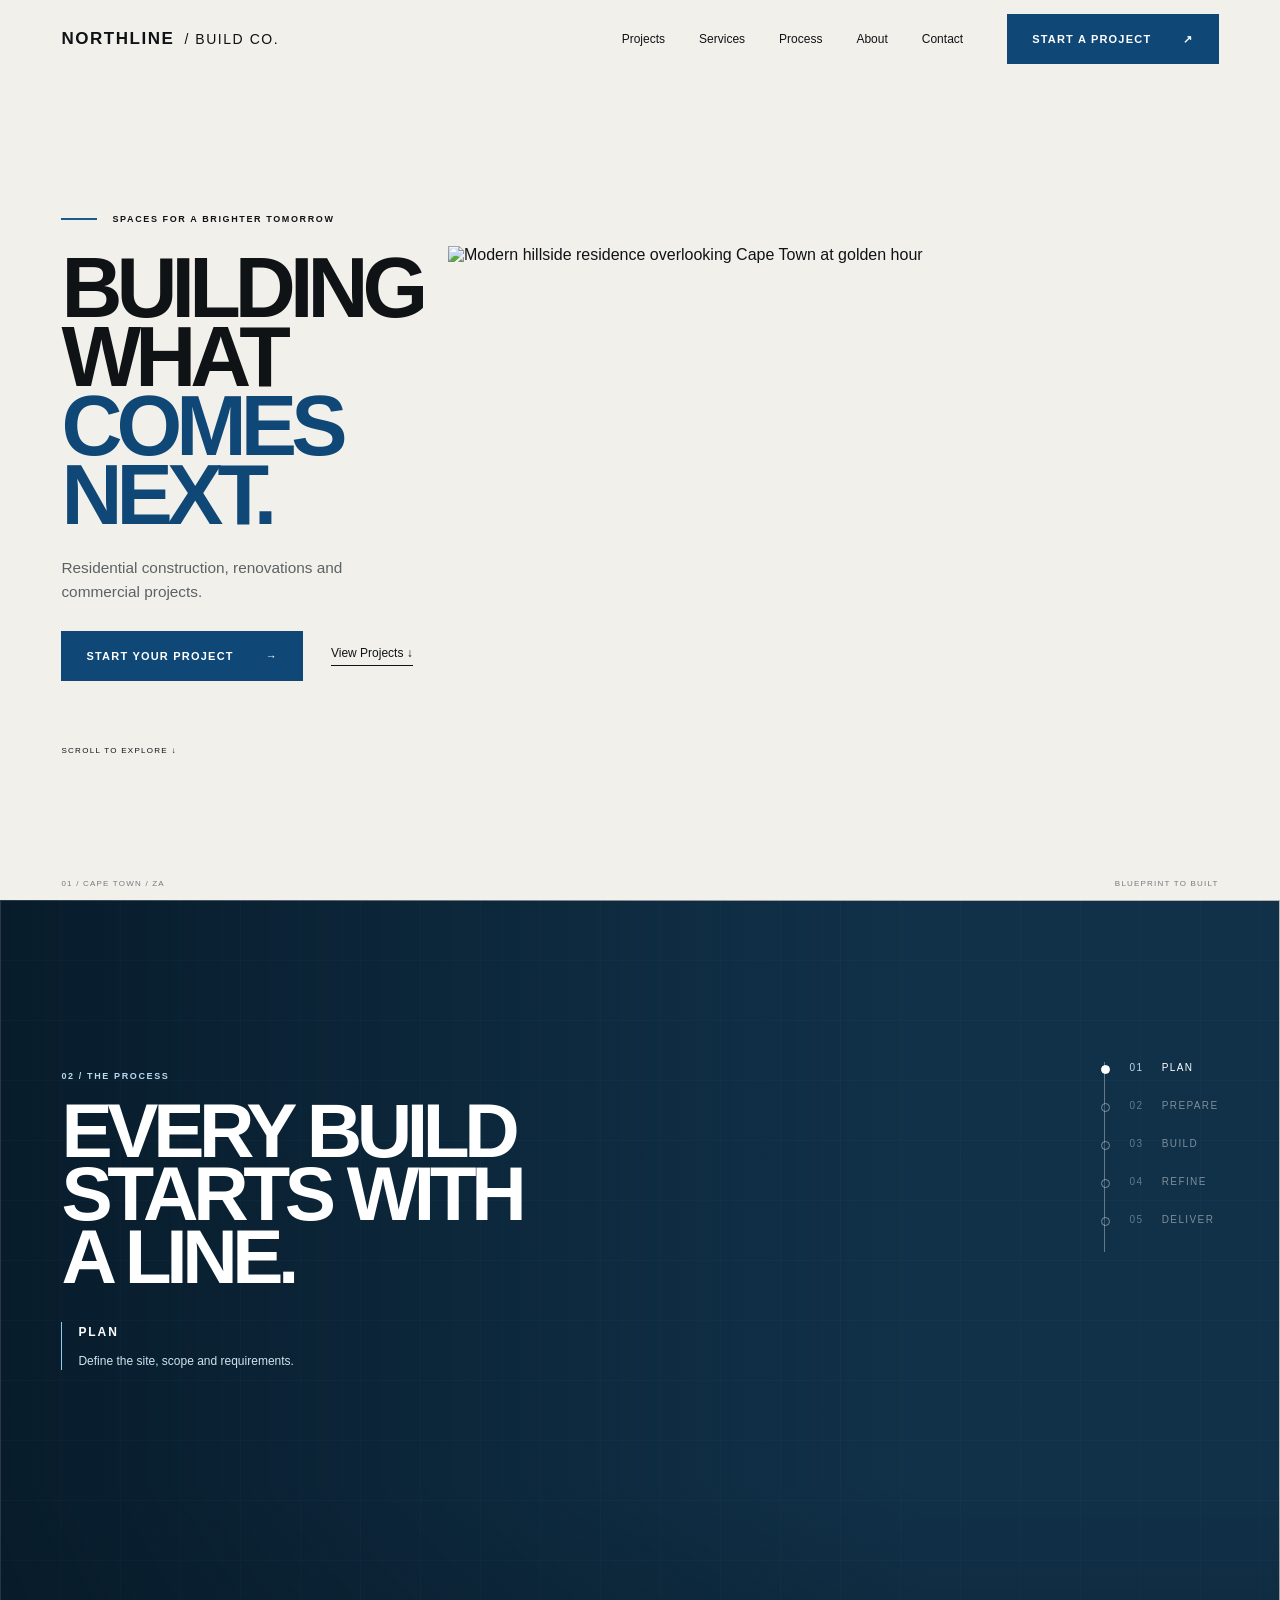
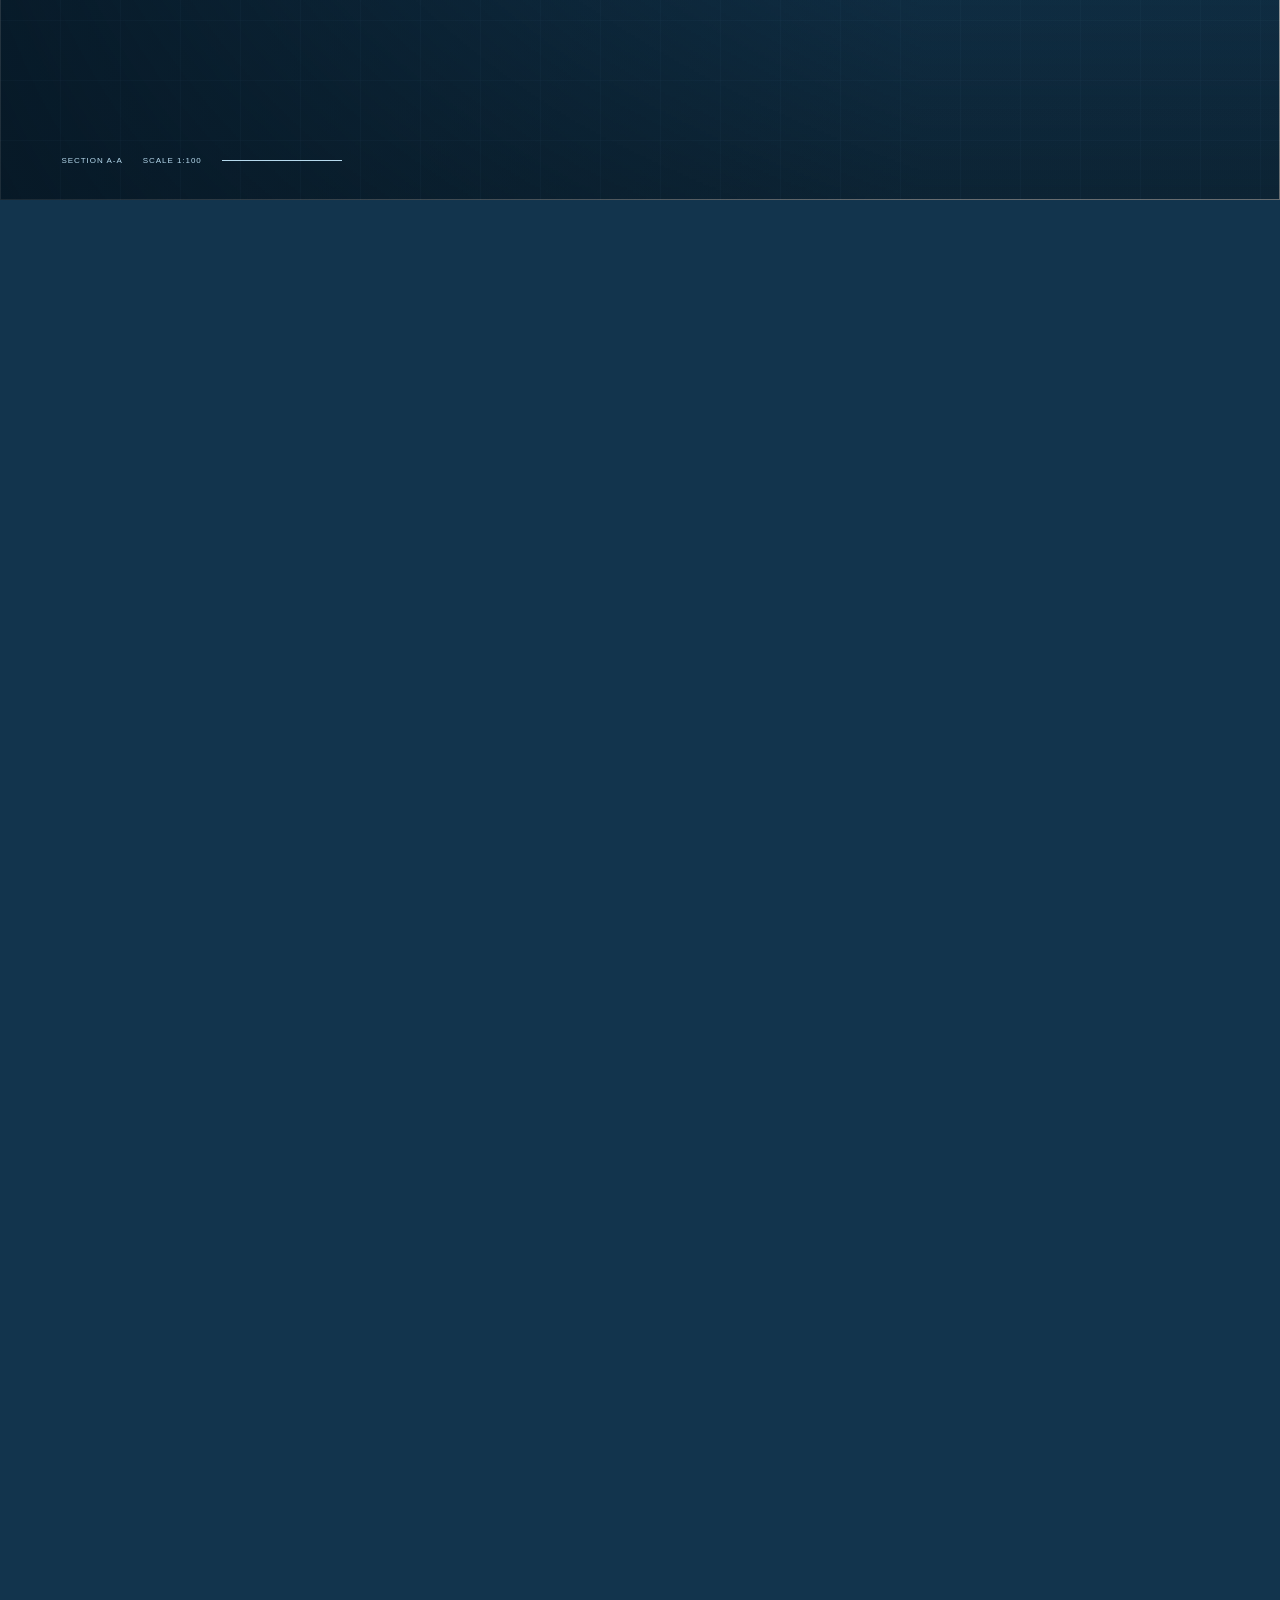
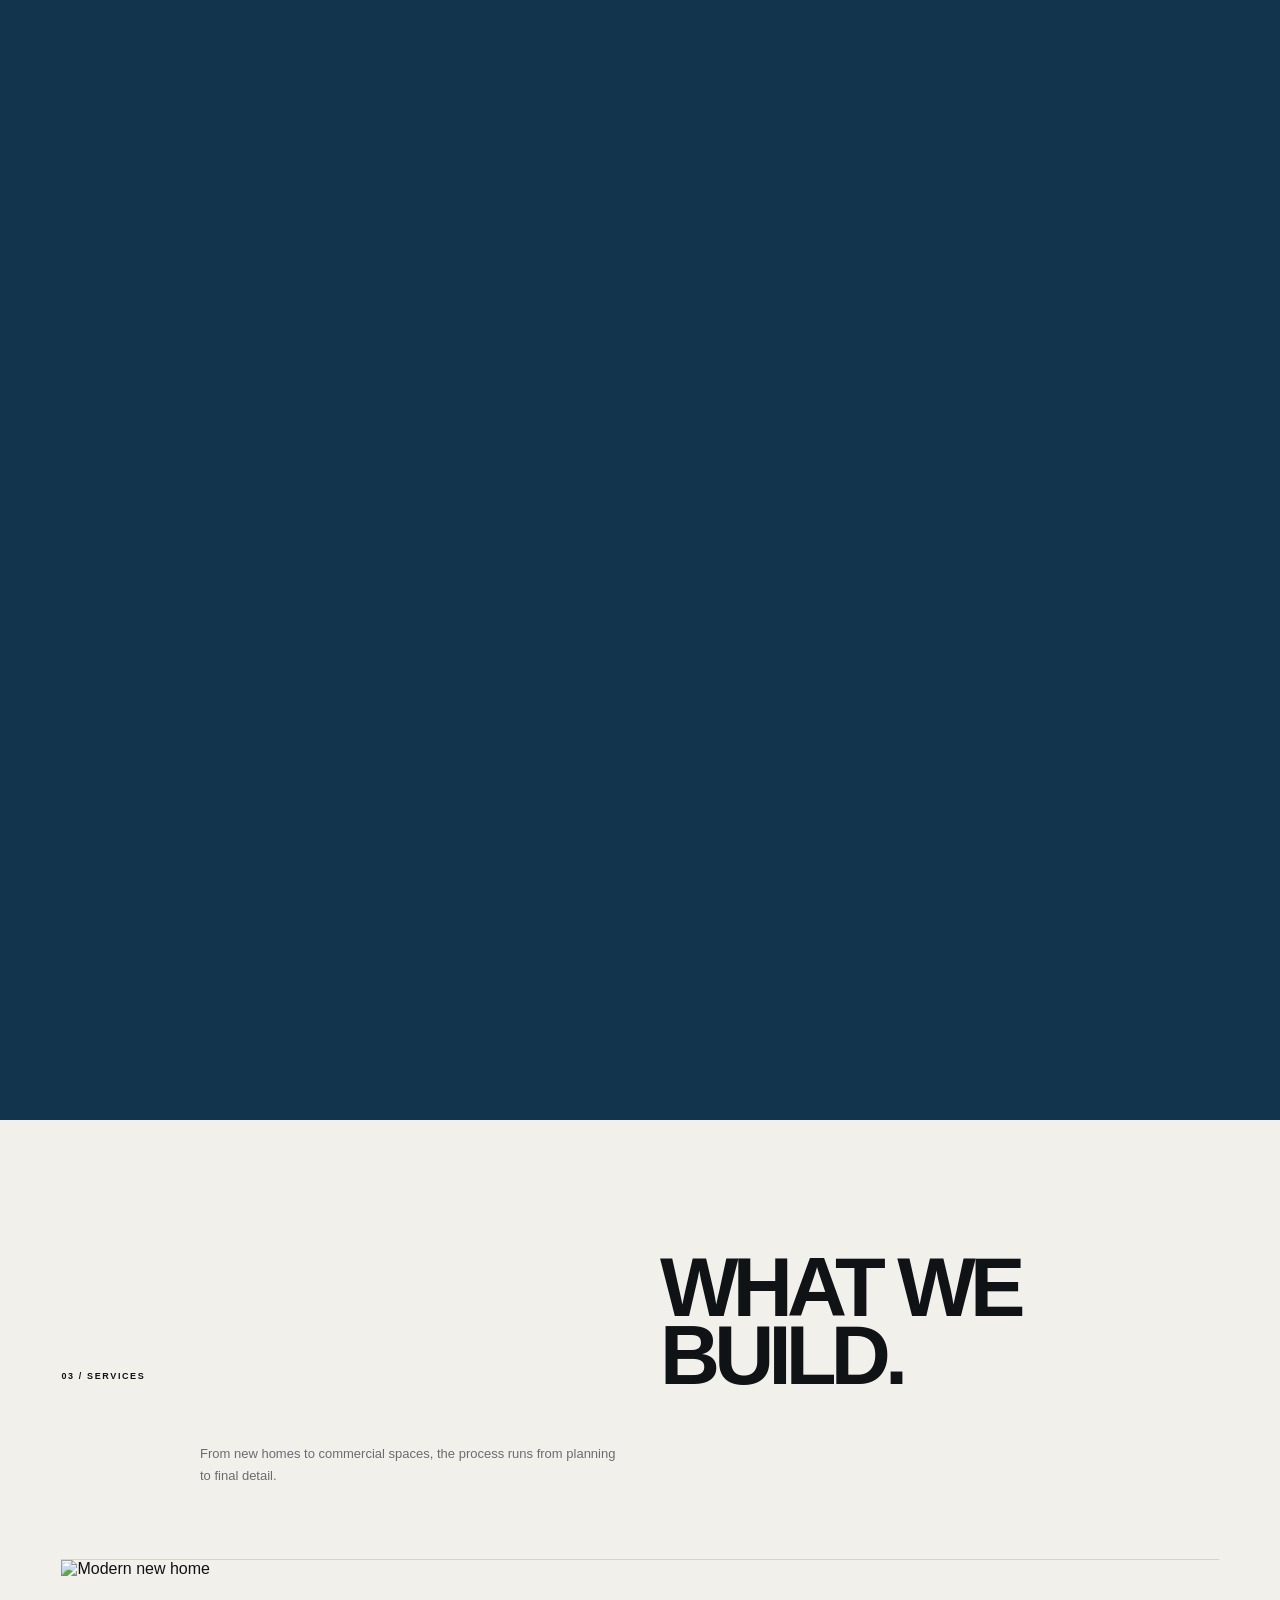
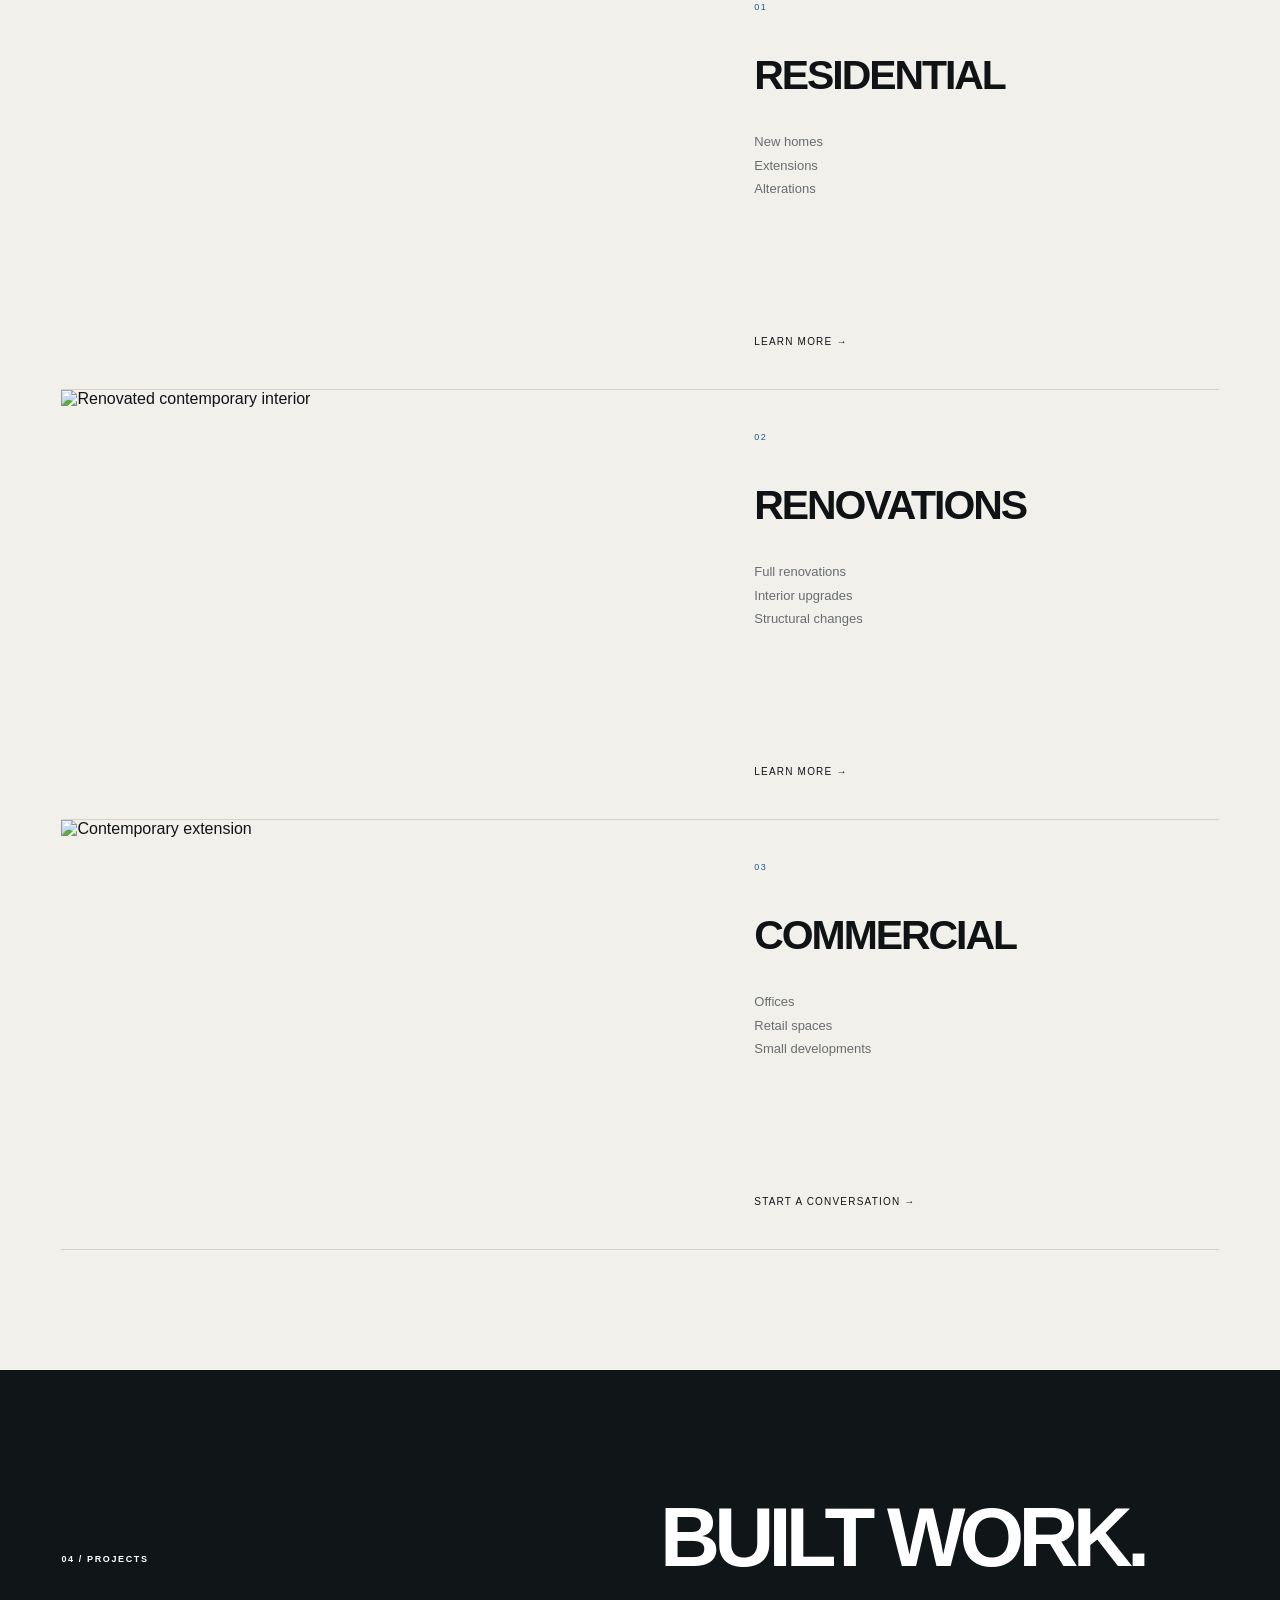
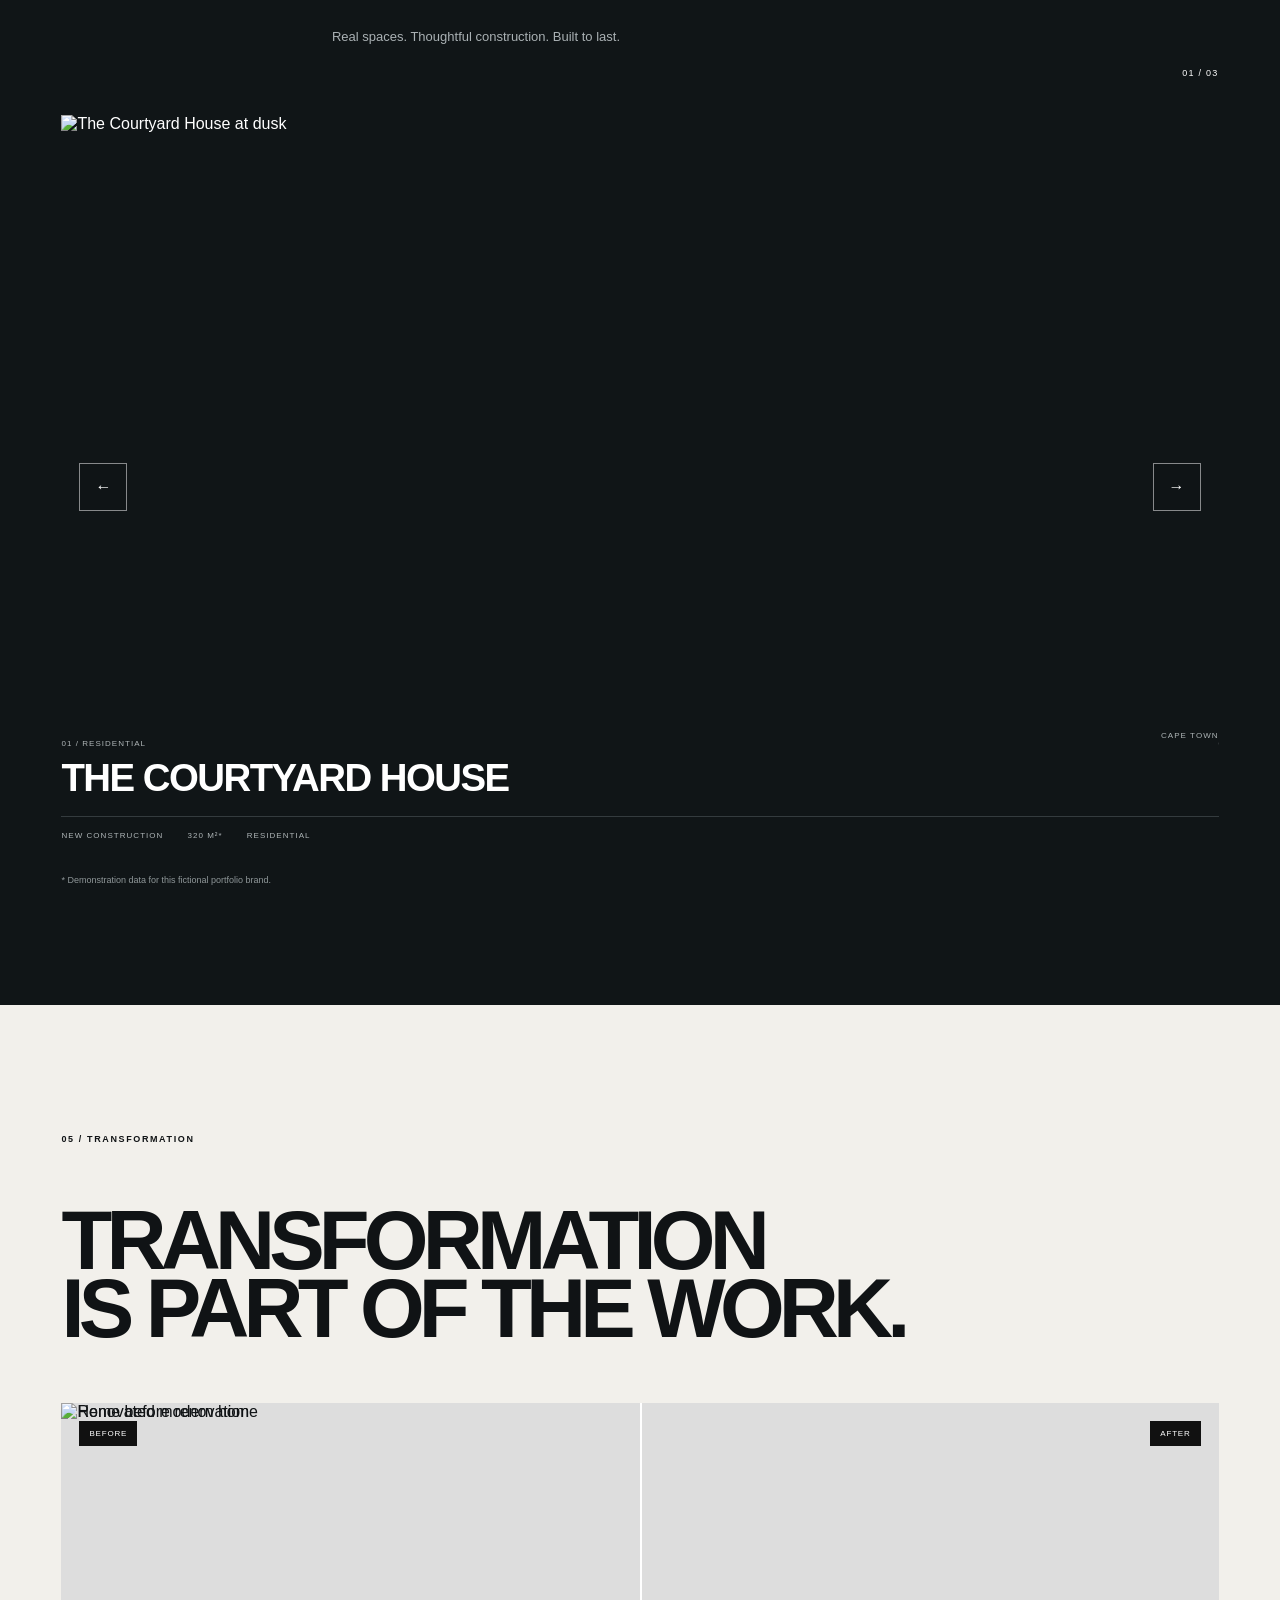
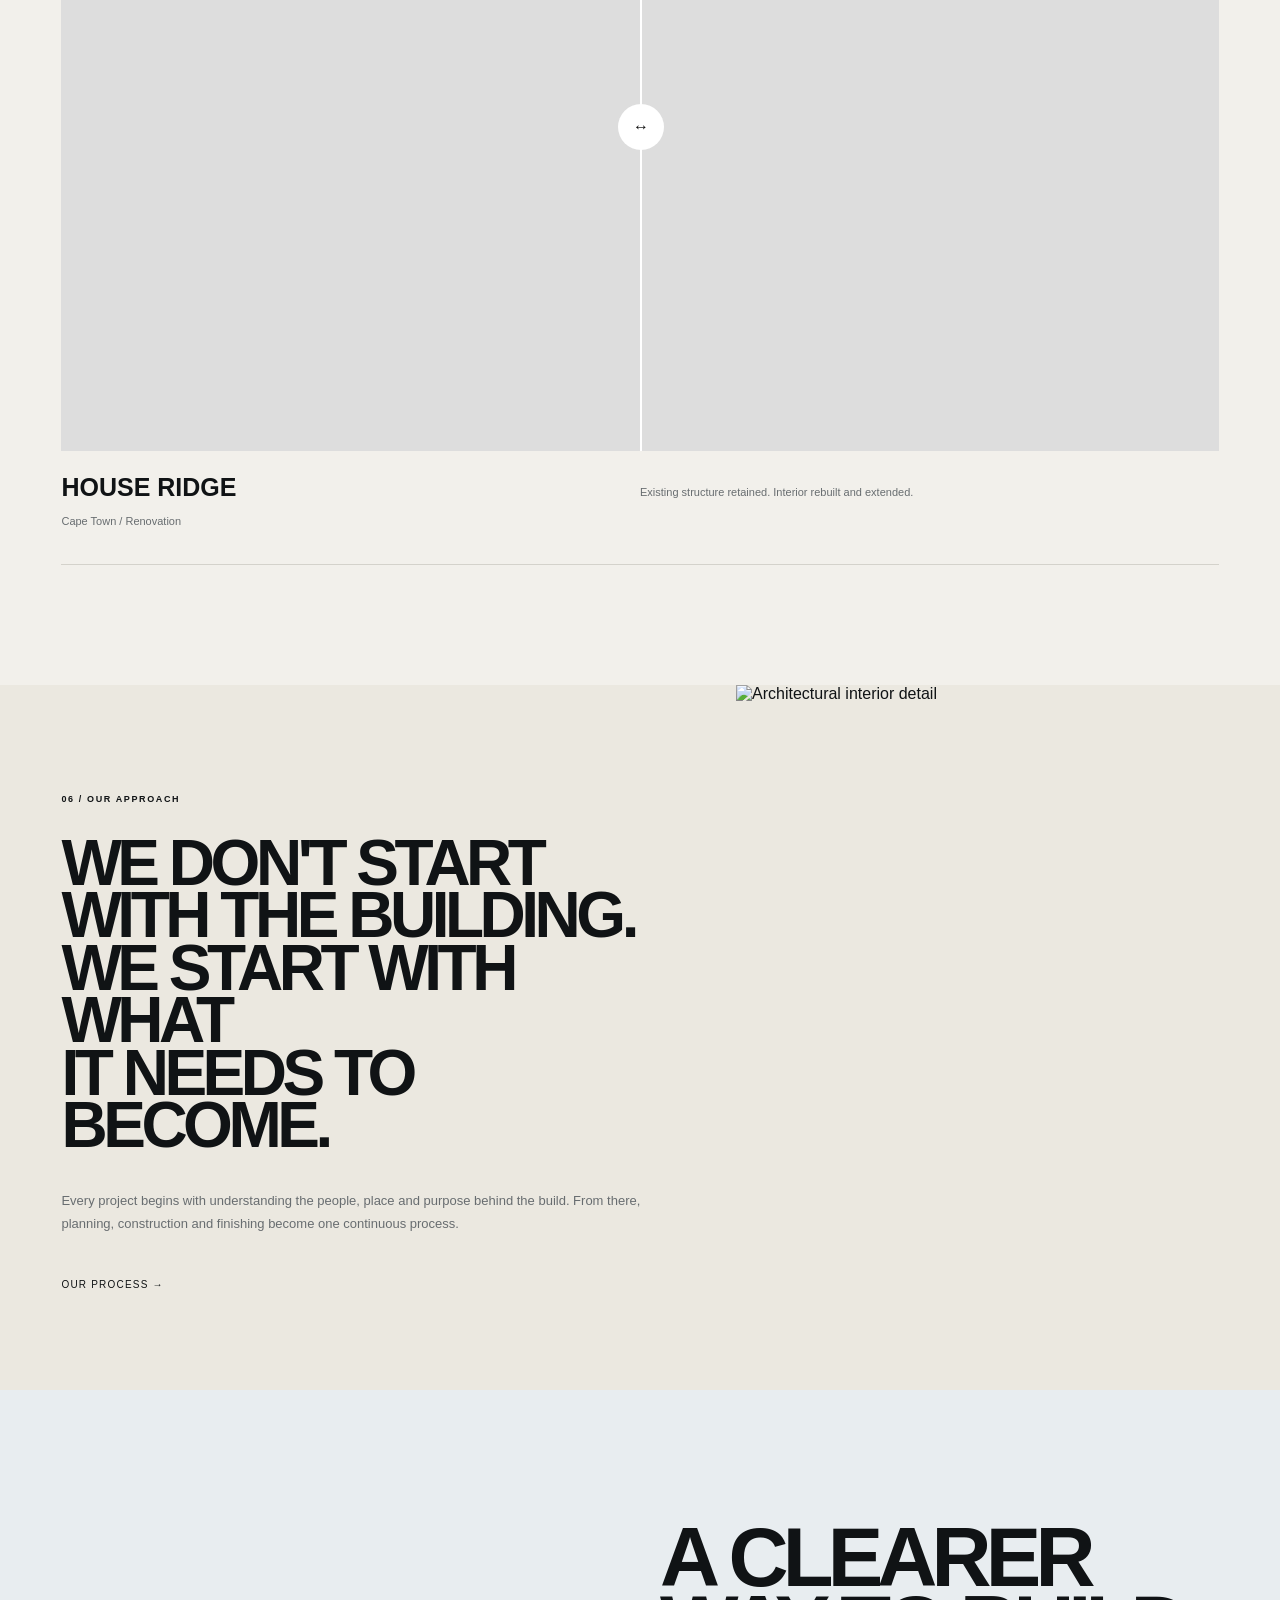
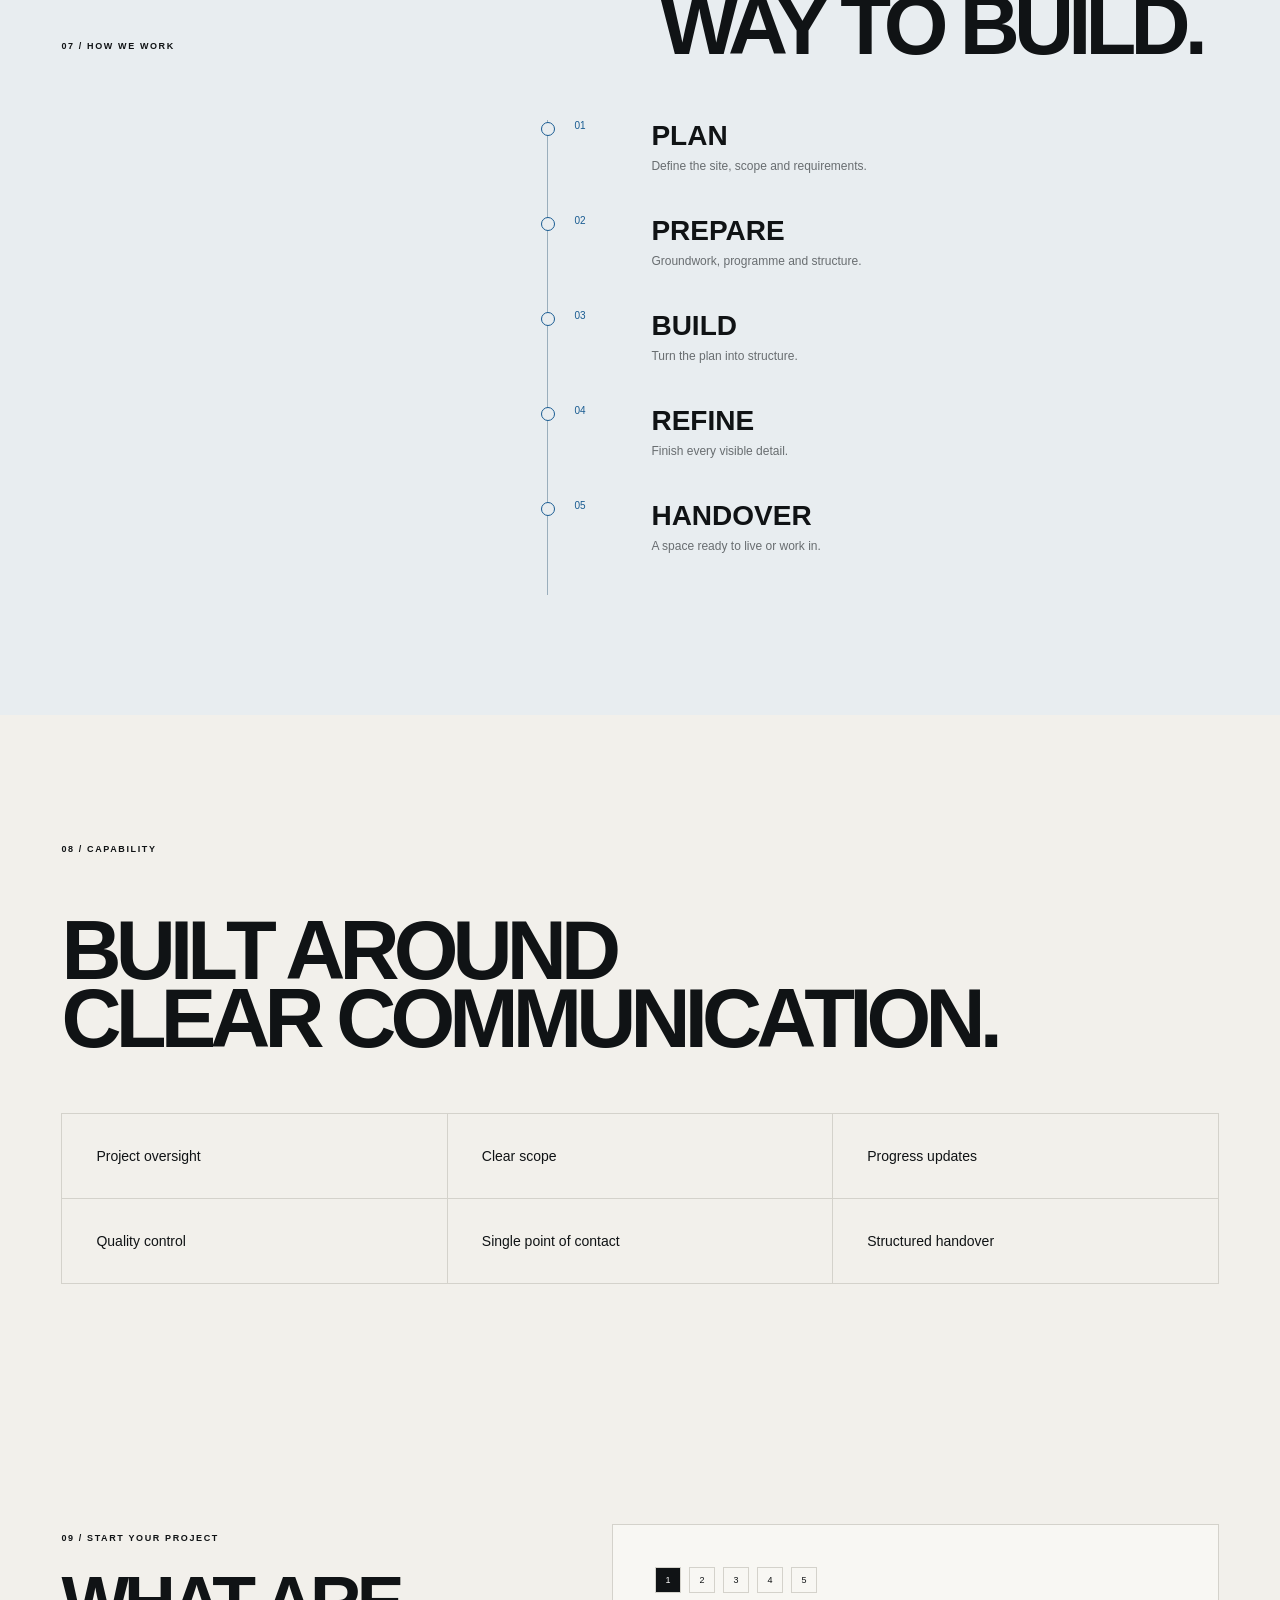
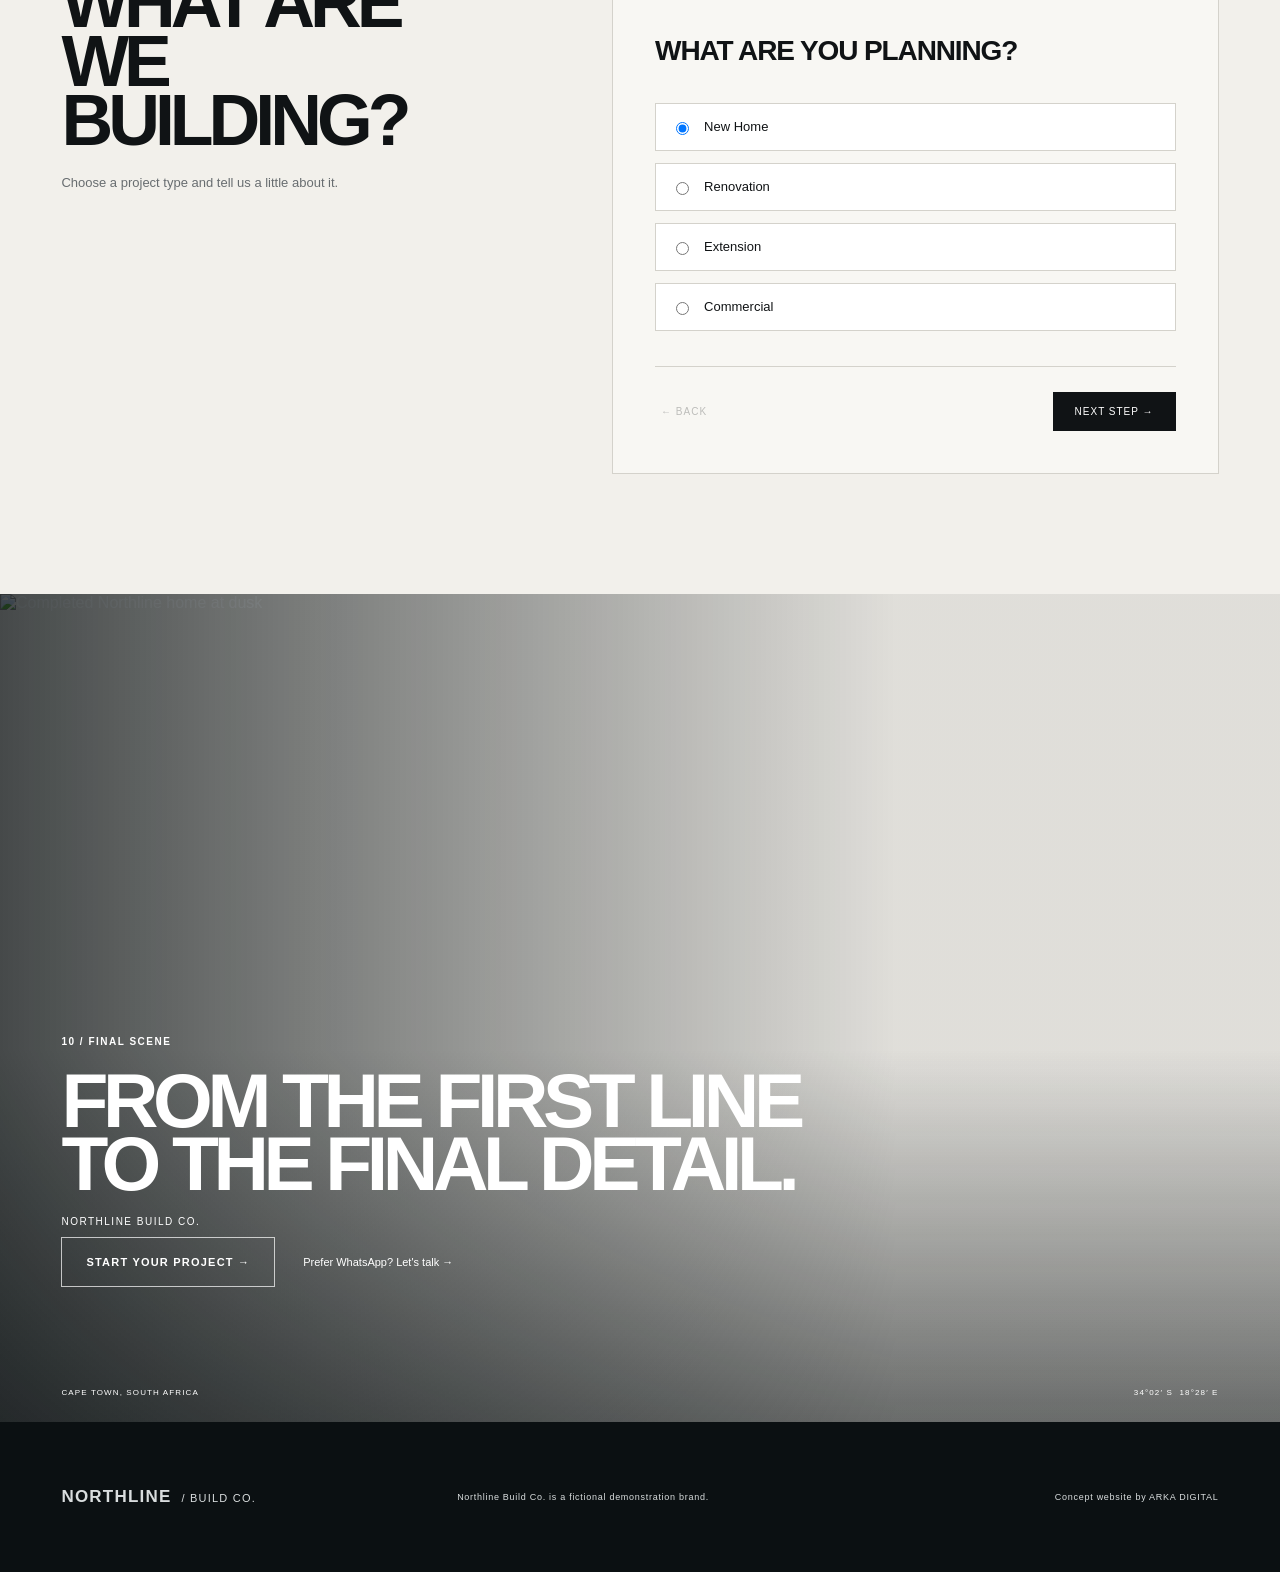
==== commit f0ee6d3a: "Fantastic 4" ====
--- a/index.html
+++ b/index.html
@@ -2,14 +2,14 @@
 <html lang="en">
 <head>
   <meta charset="utf-8">
-  <meta name="viewport" content="width=device-width, initial-scale=1">
+  <meta name="viewport" content="width=device-width, initial-scale=1, viewport-fit=cover">
   <meta name="description" content="Northline Build Co. — fictional premium Cape Town construction demo by ARKA Digital.">
   <meta name="robots" content="noindex,nofollow">
   <meta name="theme-color" content="#f2f0eb">
   <title>Northline Build Co. | Building What Comes Next</title><link rel="icon" href="favicon.svg" type="image/svg+xml">
   <link rel="preload" as="image" href="assets/sequence/desktop/01-complete-daylight.webp" media="(min-width: 701px)">
   <link rel="preload" as="image" href="assets/sequence/mobile/01-complete-daylight.webp" media="(max-width: 700px)">
-  <link rel="stylesheet" href="v2.css">
+  <link rel="stylesheet" href="v2-responsive.css?v=3">
 </head>
 <body>
   <a class="skip" href="#main">Skip to content</a>
@@ -180,6 +180,7 @@
 
   <div class="mobile-contact" data-mobile-contact><button type="button" data-demo-whatsapp>WhatsApp</button><a href="#quote">Get Quote</a></div>
   <div class="toast" role="status" aria-live="polite" data-toast>Demo website — connect the client's WhatsApp number here.</div>
-  <script src="v2.js" defer></script>
+  <script src="v2.js?v=3" defer></script>
+  <script src="responsive-fit.js?v=3" defer></script>
 </body>
 </html>
--- a/v2-responsive.css
+++ b/v2-responsive.css
@@ -0,0 +1,329 @@
+:root{--paper:#f2f0eb;--paper2:#f8f7f3;--ink:#101315;--muted:#686d70;--line:#d4d2cb;--blue:#185b91;--blue2:#0f4777;--dark:#101517;--max:1440px;--pad:clamp(20px,4.8vw,76px)}*{box-sizing:border-box}html{scroll-behavior:smooth}body{margin:0;background:var(--paper);color:var(--ink);font-family:Arial,Helvetica,sans-serif}img{max-width:100%;display:block}a{color:inherit;text-decoration:none}button,input,textarea{font:inherit}button{color:inherit;cursor:pointer}:focus-visible{outline:2px solid var(--blue);outline-offset:4px}.sr-only{position:absolute;width:1px;height:1px;overflow:hidden;clip:rect(0,0,0,0)}.skip{position:fixed;left:10px;top:10px;z-index:999;background:#fff;padding:10px;transform:translateY(-150%)}.skip:focus{transform:none}.topbar{position:fixed;top:0;left:0;right:0;height:78px;padding:0 var(--pad);display:flex;align-items:center;gap:34px;z-index:80;transition:.35s;background:transparent}.topbar.scrolled{background:rgba(242,240,235,.92);backdrop-filter:blur(15px);border-bottom:1px solid rgba(16,19,21,.1)}.wordmark{display:flex;gap:10px;align-items:baseline;letter-spacing:.11em;font-size:14px;white-space:nowrap}.wordmark strong{font-size:17px}.desktop-nav{margin-left:auto;display:flex;gap:34px;font-size:12px}.desktop-nav a{position:relative}.desktop-nav a:after{content:"";position:absolute;left:0;right:100%;bottom:-7px;height:1px;background:var(--ink);transition:.25s}.desktop-nav a:hover:after{right:0}.top-cta,.button{display:inline-flex;align-items:center;justify-content:center;gap:32px;min-height:50px;padding:0 24px;border:1px solid transparent;font-size:11px;letter-spacing:.11em;font-weight:700;text-transform:uppercase}.top-cta{background:var(--blue2);color:#fff;margin-left:10px}.menu-btn{display:none;margin-left:auto;width:44px;height:44px;border:0;background:transparent;padding:10px}.menu-btn span{display:block;height:1.5px;background:currentColor;margin:6px 0}.mobile-menu{position:fixed;inset:0;background:var(--dark);color:#fff;z-index:75;opacity:0;visibility:hidden;transition:.3s}.mobile-menu.open{opacity:1;visibility:visible}.mobile-menu-inner{padding:105px 24px 30px;min-height:100%;display:flex;flex-direction:column}.menu-kicker{letter-spacing:.12em;font-weight:800}.menu-kicker small{font-size:9px}.mobile-menu nav{display:grid;margin:32px 0}.mobile-menu nav a{font-size:27px;padding:17px 0;border-top:1px solid #333b3e}.mobile-menu nav a:last-child{border-bottom:1px solid #333b3e}.mobile-menu nav span{font-size:9px;color:#8b9498;margin-right:18px}.menu-meta{margin-top:auto;display:flex;justify-content:space-between;font-size:11px;color:#abb1b3}.menu-meta button{border:0;background:0;color:#fff}.hero{min-height:100svh;max-width:var(--max);margin:auto;padding:110px var(--pad) 42px;display:grid;grid-template-columns:.85fr 1.2fr;gap:2vw;align-items:center;position:relative;overflow:hidden}.hero-copy{z-index:2}.eyebrow,.section-no{font-size:9px;letter-spacing:.18em;font-weight:700;text-transform:uppercase}.eyebrow{display:flex;align-items:center;gap:15px}.eyebrow i{display:block;width:36px;height:2px;background:var(--blue)}.hero h1,.section-head h2,.build-copy h2,.philosophy h2,.quote h2,.final-copy h2{font-size:clamp(58px,6.6vw,108px);line-height:.82;letter-spacing:-.07em;margin:30px 0 25px;font-weight:800}.hero h1 span{color:var(--blue2)}.hero-intro{font-size:clamp(15px,1.2vw,19px);line-height:1.55;max-width:470px;color:#5c6265}.hero-actions{display:flex;gap:28px;align-items:center;margin-top:28px}.button-primary{background:var(--blue2);color:#fff}.text-action{font-size:12px;border-bottom:1px solid;padding-bottom:5px}.scroll-cue{margin-top:65px;font-size:8px;letter-spacing:.16em}.hero-media{display:block;min-height:68vh;align-self:end}.hero-media img{width:100%;height:100%;min-height:68vh;object-fit:cover;object-position:center}.hero-meta{position:absolute;left:var(--pad);right:var(--pad);bottom:12px;display:flex;justify-content:space-between;font-size:8px;letter-spacing:.15em;color:#767b7c}.build-story{height:380vh;background:#12344d;position:relative}.build-sticky{position:sticky;top:0;height:100svh;overflow:hidden;color:#fff}.build-frames,.build-frame{position:absolute;inset:0;width:100%;height:100%}.build-frames{--active-build-frame:none;overflow:hidden;background:#12344d}.build-frames:before{content:"";position:absolute;inset:-4%;background-image:var(--active-build-frame);background-size:cover;background-position:center center;filter:blur(22px) brightness(.58) saturate(.9);transform:scale(1.08);z-index:0;transition:background-image .18s linear}.build-frame{object-fit:contain!important;object-position:center center!important;opacity:0;transition:opacity .32s linear;will-change:opacity;background:transparent;z-index:1}.build-frame.is-active{opacity:1}.build-shade{position:absolute;inset:0;z-index:2;background:linear-gradient(90deg,rgba(6,23,36,.82) 0%,rgba(6,23,36,.34) 45%,rgba(6,23,36,.08) 72%),linear-gradient(0deg,rgba(7,17,23,.44),transparent 35%);transition:opacity .28s linear}.blueprint-grid{position:absolute;inset:0;z-index:3;opacity:.18;background-image:linear-gradient(rgba(139,204,255,.12) 1px,transparent 1px),linear-gradient(90deg,rgba(139,204,255,.12) 1px,transparent 1px);background-size:60px 60px;mix-blend-mode:screen;transition:opacity .28s linear}.build-copy{position:absolute;z-index:5;left:var(--pad);top:18vh;max-width:680px}.build-copy .section-no{color:#bad9ed}.build-copy h2{font-size:clamp(52px,6vw,94px);margin-top:18px;max-width:11ch}.stage-copy{margin-top:34px;border-left:1px solid #8dc9ee;padding-left:16px;max-width:390px}.stage-copy strong{font-size:12px;letter-spacing:.16em}.stage-copy p{font-size:12px;color:#d0e2ed;line-height:1.5}.build-steps{position:absolute;z-index:5;right:var(--pad);top:18vh;list-style:none;margin:0;padding:0;border-left:1px solid rgba(255,255,255,.35)}.build-steps li{padding:0 0 27px 25px;font-size:10px;letter-spacing:.14em;opacity:.45;position:relative}.build-steps li:before{content:"";position:absolute;width:7px;height:7px;border:1px solid white;border-radius:50%;left:-4px;top:3px;background:#17374e}.build-steps li.is-active{opacity:1}.build-steps li.is-active:before{background:#fff}.build-steps span{display:inline-block;width:28px;color:#b6d9ed}.build-measure{position:absolute;z-index:5;left:var(--pad);bottom:35px;display:flex;gap:20px;align-items:center;font-size:8px;letter-spacing:.12em;color:#b6d9ed}.build-measure i{height:1px;width:120px;background:#b6d9ed}.section{padding:120px var(--pad);max-width:var(--max);margin:auto}.section-head{display:grid;grid-template-columns:1fr 1fr;gap:40px;align-items:end;margin-bottom:60px}.section-head h2{font-size:clamp(52px,6.5vw,98px);margin:14px 0 0}.section-head>p:last-child{justify-self:end;max-width:420px;color:var(--muted);line-height:1.65;font-size:13px}.service-list{border-top:1px solid var(--line)}.service-row{display:grid;grid-template-columns:1.25fr 1fr;min-height:430px;border-bottom:1px solid var(--line);overflow:hidden}.service-media{overflow:hidden}.service-media img{width:100%;height:100%;object-fit:cover;transition:transform .6s cubic-bezier(.2,.7,.2,1)}.service-row:hover img{transform:scale(1.025)}.service-copy{padding:42px 0 42px 50px;display:flex;flex-direction:column}.service-copy>span{font-size:9px;color:var(--blue);letter-spacing:.15em}.service-copy h3{font-size:clamp(34px,3.2vw,52px);letter-spacing:-.05em;margin:40px 0 18px}.service-copy p{color:var(--muted);line-height:1.8;font-size:13px}.service-copy a{margin-top:auto;font-size:10px;text-transform:uppercase;letter-spacing:.12em}.projects{background:var(--dark);color:#fff;padding:120px var(--pad);overflow:hidden}.projects .section-head{max-width:var(--max);margin:0 auto 55px}.dark-head>p:last-child{color:#aab1b4}.project-shell{max-width:var(--max);margin:auto;position:relative}.project-track{display:flex;overflow:hidden;scroll-behavior:smooth;scroll-snap-type:x mandatory}.project-card{min-width:100%;scroll-snap-align:start}.project-card>img{width:100%;height:min(66vh,760px);object-fit:cover}.project-info{display:flex;justify-content:space-between;gap:25px;padding:22px 0 16px;border-bottom:1px solid #343b3e}.project-info p,.project-info>span,.project-meta{font-size:8px;letter-spacing:.13em;text-transform:uppercase;color:#aeb5b7}.project-info h3{font-size:clamp(28px,3vw,48px);letter-spacing:-.04em;margin:7px 0 0}.project-meta{display:flex;gap:24px;padding-top:14px}.project-arrow{position:absolute;top:48%;z-index:4;width:48px;height:48px;border:1px solid rgba(255,255,255,.5);background:rgba(15,20,22,.55);color:#fff}.project-arrow.prev{left:18px}.project-arrow.next{right:18px}.project-count{position:absolute;top:-47px;right:0;font-size:9px;letter-spacing:.14em}.demo-note{max-width:var(--max);margin:35px auto 0;color:#8f9799;font-size:9px}.transformation .section-head{grid-template-columns:1fr}.compare{height:min(72vh,760px);position:relative;overflow:hidden;background:#ddd;touch-action:none}.compare>img,.compare-before,.compare-before img{position:absolute;inset:0;width:100%;height:100%;object-fit:cover}.compare-before{width:50%;overflow:hidden;z-index:2}.compare-before img{width:100vw;max-width:none}.compare-tag{position:absolute;top:18px;z-index:4;background:#111;color:white;padding:8px 10px;font-size:8px;letter-spacing:.1em}.compare-tag.before{left:18px}.compare-tag.after{right:18px}.compare-handle{position:absolute;z-index:5;left:50%;top:0;bottom:0;width:2px;border:0;background:white;padding:0}.compare-handle span{position:absolute;left:50%;top:50%;transform:translate(-50%,-50%);width:46px;height:46px;border-radius:50%;background:#fff;color:#111;display:grid;place-items:center}.transform-meta{display:grid;grid-template-columns:1fr 1fr;padding:22px 0;border-bottom:1px solid var(--line)}.transform-meta h3{font-size:25px;margin:0}.transform-meta p{font-size:11px;color:var(--muted);line-height:1.6}.philosophy{display:grid;grid-template-columns:1.15fr .85fr;min-height:700px;background:#ebe8e0}.philosophy-copy{padding:100px var(--pad);display:flex;flex-direction:column;justify-content:center}.philosophy h2{font-size:clamp(45px,5vw,78px);margin:24px 0}.philosophy-copy>p:last-of-type{font-size:13px;line-height:1.8;max-width:600px;color:var(--muted)}.philosophy-copy a{margin-top:30px;font-size:10px;letter-spacing:.12em}.philosophy>img{width:100%;height:100%;object-fit:cover}.process{position:relative;background:#e8edf0;overflow:hidden}.process-blueprint{position:absolute;right:-5%;top:0;width:58%;height:100%;background:url('assets/sequence/desktop/03-blueprint.webp') center/cover no-repeat;opacity:.09;mix-blend-mode:multiply}.process>*:not(.process-blueprint){position:relative}.process-list{list-style:none;padding:0;margin:0 0 0 42%;border-left:1px solid #9aaebc}.process-list li{display:grid;grid-template-columns:55px 1fr;gap:22px;padding:0 0 42px 26px;position:relative}.process-list li:before{content:"";position:absolute;left:-7px;top:2px;width:12px;height:12px;border-radius:50%;background:#e8edf0;border:1px solid var(--blue)}.process-list>li>span{font-size:10px;color:var(--blue)}.process-list h3{font-size:28px;margin:0 0 7px}.process-list p{margin:0;color:var(--muted);font-size:12px}.capability .section-head{grid-template-columns:1fr}.capability-grid{display:grid;grid-template-columns:repeat(3,1fr);border-top:1px solid var(--line);border-left:1px solid var(--line)}.capability-grid span{padding:34px;border-right:1px solid var(--line);border-bottom:1px solid var(--line);font-size:14px}.quote{padding:120px var(--pad);max-width:var(--max);margin:auto;display:grid;grid-template-columns:.85fr 1.15fr;gap:8vw}.quote h2{font-size:clamp(50px,5.6vw,88px)}.quote-head>p:last-child{color:var(--muted);font-size:13px}.quote-form{background:var(--paper2);border:1px solid var(--line);padding:42px}.quote-progress{display:flex;gap:8px;margin-bottom:42px}.quote-progress i{font-style:normal;width:26px;height:26px;border:1px solid var(--line);display:grid;place-items:center;font-size:9px}.quote-progress i.is-active{background:var(--ink);color:white}.quote-step{display:none}.quote-step.is-active{display:grid;gap:12px}.quote-step h3{font-size:28px;letter-spacing:-.04em;margin:0 0 24px}.quote-step>label:not(.field){border:1px solid var(--line);padding:15px;display:flex;gap:12px;font-size:13px;background:white}.field{display:grid;gap:7px;font-size:10px;text-transform:uppercase;letter-spacing:.1em}.field input,.field textarea{width:100%;border:0;border-bottom:1px solid #adb0ac;background:transparent;padding:14px 0;outline:none;font-size:14px;text-transform:none;letter-spacing:0}.field textarea{resize:vertical}.quote-nav{display:flex;justify-content:space-between;margin-top:35px;padding-top:25px;border-top:1px solid var(--line)}.quote-nav button{border:0;background:transparent;font-size:10px;letter-spacing:.1em}.quote-nav .next,.quote-nav .submit{background:var(--ink);color:#fff;padding:14px 22px}.quote-nav button:disabled{opacity:.25}.form-disclaimer{font-size:9px;color:#7a7f80}.final-cta{height:92svh;position:relative;color:white;overflow:hidden}.final-cta picture,.final-cta img,.final-overlay{position:absolute;inset:0;width:100%;height:100%}.final-cta img{object-fit:cover}.final-overlay{background:linear-gradient(90deg,rgba(9,15,17,.74),rgba(9,15,17,.08) 70%),linear-gradient(0deg,rgba(7,12,14,.55),transparent 45%)}.final-copy{position:absolute;left:var(--pad);bottom:15vh;z-index:2}.final-copy h2{font-size:clamp(48px,6vw,94px);margin:22px 0}.final-copy>p{font-size:10px;letter-spacing:.15em}.final-copy>div{display:flex;gap:22px;align-items:center}.button-outline-light{border-color:rgba(255,255,255,.7)}.whatsapp-link{background:transparent;border:0;color:white;font-size:11px}.final-meta{position:absolute;left:var(--pad);right:var(--pad);bottom:25px;display:flex;justify-content:space-between;z-index:2;font-size:8px;letter-spacing:.14em}.footer{min-height:150px;background:#0b1012;color:#d9ddde;padding:35px var(--pad);display:grid;grid-template-columns:1fr 1fr 1fr;align-items:center;gap:30px;font-size:9px;letter-spacing:.08em}.footer p:last-child{text-align:right}.footer-brand{font-size:11px}.mobile-contact{display:none}.toast{position:fixed;left:50%;bottom:25px;transform:translate(-50%,20px);opacity:0;pointer-events:none;background:#0e1315;color:#fff;padding:13px 16px;font-size:10px;z-index:200;transition:.2s}.toast.show{opacity:1;transform:translate(-50%,0)}
+@media(max-width:900px){.desktop-nav,.top-cta{display:none}.menu-btn{display:block}.topbar{height:68px}.hero{grid-template-columns:1fr;padding-top:95px;gap:32px;align-content:start}.hero-copy{order:1}.hero-media{order:2;min-height:48vh;margin:0 calc(var(--pad)*-1);width:calc(100% + var(--pad)*2)}.hero-media img{min-height:48vh;max-height:62vh}.hero h1{font-size:clamp(58px,11vw,88px)}.hero-actions{flex-wrap:wrap}.hero-meta{display:none}.scroll-cue{margin-top:30px}.build-copy{top:12vh}.build-steps{top:auto;right:auto;left:var(--pad);bottom:55px;display:flex;border-left:0;gap:12px}.build-steps li{padding:0;display:none}.build-steps li.is-active{display:block}.build-steps li:before{display:none}.build-measure{display:none}.section-head{grid-template-columns:1fr}.section-head>p:last-child{justify-self:start}.service-row{grid-template-columns:1fr 1fr}.project-card>img{height:55vh}.philosophy{grid-template-columns:1fr}.philosophy>img{height:520px}.process-list{margin-left:24%}.quote{grid-template-columns:1fr}.footer{grid-template-columns:1fr}.footer p:last-child{text-align:left}.mobile-contact{position:fixed;left:0;right:0;bottom:0;z-index:70;display:grid;grid-template-columns:1fr 1fr;transform:translateY(100%);transition:.25s}.mobile-contact.visible{transform:none}.mobile-contact button,.mobile-contact a{height:58px;border:0;display:grid;place-items:center;background:#fff;color:#111}.mobile-contact a{background:var(--blue2);color:#fff}.toast{bottom:74px;width:calc(100% - 28px);text-align:center}}
+@media(max-width:700px){:root{--pad:20px}.build-frames:before{filter:blur(14px) brightness(.56) saturate(.9);transform:scale(1.05)}.build-frame{object-fit:contain!important;object-position:center center!important}.wordmark{font-size:13px}.wordmark strong{font-size:15px}.hero{min-height:100svh;padding-bottom:0}.hero-copy{padding-top:14px}.hero h1{font-size:clamp(52px,16vw,72px);line-height:.84;margin-top:24px}.hero-intro{font-size:15px}.button{min-height:54px;padding:0 20px}.hero-actions{gap:18px}.hero-media{height:42vh;min-height:350px}.hero-media img{min-height:350px;height:42vh;object-position:center}.build-story{height:320vh}.build-shade{background:linear-gradient(180deg,rgba(7,24,36,.82),rgba(7,24,36,.1) 56%,rgba(7,24,36,.55))}.build-copy{left:20px;right:20px;top:11vh}.build-copy h2{font-size:clamp(43px,13vw,62px);max-width:430px}.stage-copy{margin-top:18px}.blueprint-grid{background-size:35px 35px}.section{padding:84px 20px}.section-head{margin-bottom:38px}.section-head h2{font-size:clamp(46px,14vw,65px)}.service-row{grid-template-columns:1fr;min-height:0;margin-bottom:22px}.service-media{height:240px}.service-copy{padding:24px 0 32px}.service-copy h3{margin:18px 0 10px;font-size:34px}.projects{padding:84px 20px}.project-card>img{height:48vh;min-height:360px}.project-info{align-items:end}.project-info h3{font-size:31px}.project-meta{gap:10px;flex-wrap:wrap}.project-arrow{top:38%;width:42px;height:42px}.project-count{top:-36px}.compare{height:65vh;max-height:620px}.compare-before img{width:calc(100vw - 40px)}.transform-meta{grid-template-columns:1fr;gap:10px}.philosophy-copy{padding:84px 20px}.philosophy h2{font-size:clamp(40px,12vw,58px)}.philosophy>img{height:420px}.process-blueprint{width:100%;opacity:.05}.process-list{margin-left:8px}.capability-grid{grid-template-columns:1fr 1fr}.capability-grid span{padding:24px 17px}.quote{padding:84px 20px}.quote-form{padding:26px 20px}.quote h2{font-size:clamp(47px,14vw,64px)}.quote-step h3{font-size:24px}.final-cta{height:88svh}.final-copy{left:20px;right:20px;bottom:14vh}.final-copy h2{font-size:clamp(43px,12vw,61px)}.final-copy>div{align-items:flex-start;flex-direction:column}.final-meta{left:20px;right:20px}.footer{padding-bottom:95px}}
+@media(max-width:360px){.hero h1{font-size:48px}.wordmark span{display:none}.capability-grid{grid-template-columns:1fr}.quote-form{padding:22px 16px}.project-card>img{min-height:310px}}
+@media(prefers-reduced-motion:reduce){html{scroll-behavior:auto}*,*:before,*:after{transition:none!important;animation:none!important}.build-story{height:auto}.build-sticky{position:relative;height:78svh}.build-frame:not(:first-child){display:none}.build-steps{display:none}}
+
+/* =========================================================
+   MOBILE QA PASS — 2026-10-01
+   Phone-first fixes based on live Samsung/Android testing.
+   Keeps the desktop design untouched.
+   ========================================================= */
+@media (max-width:700px){
+  html,body{max-width:100%;overflow-x:clip;-webkit-text-size-adjust:100%}
+  body{padding-bottom:calc(58px + env(safe-area-inset-bottom))}
+
+  /* Stable mobile header + clearly visible menu control */
+  .topbar{
+    padding-inline:18px;
+    background:rgba(242,240,235,.96);
+    border-bottom:1px solid rgba(16,19,21,.08);
+    backdrop-filter:blur(12px);
+    -webkit-backdrop-filter:blur(12px)
+  }
+  .menu-btn{display:grid;place-content:center;flex:0 0 44px;position:relative;z-index:2}
+  .menu-btn span{width:24px;margin:3px 0}
+  .mobile-menu-inner{padding:92px 20px calc(28px + env(safe-area-inset-bottom))}
+  .mobile-menu nav a{font-size:clamp(24px,8vw,31px);padding:15px 0}
+
+  /* Hero: remove grid intrinsic-width overflow and keep the editorial composition */
+  .hero{display:block;min-height:auto;padding:96px 20px 0;overflow:hidden}
+  .hero-copy,.hero-copy>*{min-width:0;max-width:100%}
+  .hero h1{
+    width:100%;
+    font-size:clamp(48px,14.5vw,62px);
+    line-height:.84;
+    letter-spacing:-.065em;
+    margin-top:24px
+  }
+  .eyebrow{max-width:100%;gap:12px;font-size:8px}
+  .hero-intro{width:100%;max-width:440px;font-size:15px}
+  .hero-actions{
+    display:grid;
+    grid-template-columns:minmax(0,1fr) auto;
+    gap:18px;
+    width:100%;
+    align-items:center
+  }
+  .hero-actions .button{width:100%;padding-inline:16px;gap:18px}
+  .text-action{white-space:nowrap}
+  .scroll-cue{margin:46px 0 34px}
+  .hero-media{
+    width:calc(100% + 40px);
+    margin:0 -20px;
+    height:43svh;
+    min-height:330px
+  }
+  .hero-media img{width:100%;height:100%;min-height:0;max-height:none;object-fit:cover}
+
+  /* Construction story: preserve the sequence while making overlays phone-safe */
+  .build-sticky{height:100dvh}
+  .build-copy{left:20px;right:20px;top:max(88px,10svh);max-width:calc(100% - 40px);min-width:0}
+  .build-copy h2{width:100%;max-width:100%;font-size:clamp(38px,11.5vw,50px);line-height:.87;letter-spacing:-.06em}
+  .stage-copy{max-width:min(88vw,360px)}
+  .build-steps{left:20px;bottom:calc(72px + env(safe-area-inset-bottom))}
+
+  /* Global section sizing: no heading is allowed to determine page width */
+  .section,.projects,.quote{max-width:100%;overflow:hidden}
+  .section{padding:76px 20px}
+  .projects{padding:76px 20px}
+  .section-head,.section-head>*{min-width:0;max-width:100%}
+  .section-head{margin-bottom:34px}
+  .section-head h2{
+    width:100%;
+    font-size:clamp(39px,11.5vw,50px);
+    line-height:.88;
+    letter-spacing:-.058em
+  }
+
+  /* Service cards */
+  .service-row,.service-copy{min-width:0}
+  .service-media{height:250px}
+  .service-copy{padding:24px 0 30px}
+  .service-copy h3{font-size:clamp(31px,9vw,38px)}
+
+  /* Project carousel */
+  .project-card,.project-info,.project-meta{min-width:0}
+  .project-card>img{height:52svh;min-height:350px;max-height:540px}
+  .project-info{align-items:flex-end;flex-wrap:wrap}
+  .project-info>span{margin-left:auto}
+  .project-info h3{font-size:clamp(27px,8vw,34px)}
+  .project-meta{row-gap:8px}
+
+  /* Before / after — headings in the live screenshots were the main overflow source */
+  .transformation .section-head h2{
+    font-size:clamp(32px,9.5vw,40px);
+    line-height:.9;
+    letter-spacing:-.052em
+  }
+  .compare{height:min(72svh,620px);min-height:500px}
+  .compare-handle{
+    width:44px;
+    margin-left:-22px;
+    background:transparent
+  }
+  .compare-handle:before{
+    content:"";
+    position:absolute;
+    left:50%;top:0;bottom:0;
+    width:2px;
+    background:#fff;
+    transform:translateX(-50%)
+  }
+  .compare-handle span{z-index:1}
+  .transform-meta{min-width:0}
+
+  /* Approach section — the desktop grid's intrinsic sizing was forcing a ~670px page */
+  .philosophy{display:block;min-height:0;overflow:hidden}
+  .philosophy-copy{width:100%;max-width:100%;min-width:0;padding:76px 20px}
+  .philosophy-copy>*{max-width:100%;min-width:0}
+  .philosophy h2{
+    width:100%;
+    font-size:clamp(35px,10vw,43px);
+    line-height:.9;
+    letter-spacing:-.052em
+  }
+  .philosophy-copy>p:last-of-type{max-width:100%}
+  .philosophy>img{width:100%;height:50svh;min-height:360px;object-fit:cover}
+
+  /* Process + capability */
+  .process-list{min-width:0;margin-left:0;padding-left:8px}
+  .process-list li{grid-template-columns:42px 1fr;gap:14px;padding-left:20px}
+  .process-list h3{font-size:25px}
+  .capability-grid{width:100%;min-width:0;grid-template-columns:1fr 1fr}
+  .capability-grid span{padding:22px 16px;font-size:13px;line-height:1.35}
+  .capability .section-head h2{
+    font-size:clamp(32px,9.5vw,40px);
+    line-height:.9;
+    letter-spacing:-.052em
+  }
+
+  /* Quote form */
+  .quote{display:block;padding:76px 20px}
+  .quote-head,.quote-form{width:100%;min-width:0}
+  .quote-head{margin-bottom:34px}
+  .quote h2{width:100%;font-size:clamp(44px,13vw,56px);line-height:.86}
+  .quote-form{padding:24px 18px}
+  .quote-step h3{font-size:22px;overflow-wrap:break-word}
+  .quote-step>label:not(.field){min-height:50px;align-items:center}
+  .field input,.field textarea{font-size:16px}
+  .quote-nav{gap:10px}
+  .quote-nav .next,.quote-nav .submit{min-height:46px;padding:12px 16px}
+
+  /* Closing scene */
+  .final-cta{height:88dvh;min-height:620px}
+  .final-copy{left:20px;right:20px;bottom:calc(13vh + 58px);max-width:calc(100% - 40px)}
+  .final-copy h2{font-size:clamp(38px,10.8vw,48px);line-height:.88;letter-spacing:-.055em}
+  .final-copy>div{gap:16px}
+  .final-meta{left:20px;right:20px;bottom:calc(18px + 58px + env(safe-area-inset-bottom));gap:12px;flex-wrap:wrap}
+
+  /* Persistent conversion bar + phone safe area */
+  .mobile-contact{
+    height:calc(58px + env(safe-area-inset-bottom));
+    grid-template-columns:1fr 1fr;
+    background:#fff
+  }
+  .mobile-contact button,.mobile-contact a{
+    height:auto;
+    min-height:58px;
+    padding-bottom:env(safe-area-inset-bottom);
+    font-size:16px
+  }
+  .footer{padding-bottom:calc(92px + env(safe-area-inset-bottom))}
+}
+
+@media (max-width:340px){
+  .wordmark span{display:none}
+  .hero h1{font-size:46px}
+  .hero-actions{grid-template-columns:1fr;gap:14px;align-items:start}
+  .hero-actions .text-action{justify-self:start}
+  .transformation .section-head h2,.capability .section-head h2{font-size:31px}
+  .philosophy h2{font-size:33px}
+  .capability-grid{grid-template-columns:1fr}
+}
+
+@media (min-width:341px) and (max-width:700px){
+  .wordmark span{display:inline}
+}
+
+/* =========================================================
+   MOBILE HORIZONTAL-OVERFLOW FIX — 2026-10-01
+   Prevents Samsung/Chrome horizontal panning and keeps every
+   content section inside the visual viewport.
+   ========================================================= */
+@media (max-width:700px){
+  html{width:100%;max-width:100%;overflow-x:hidden!important}
+  body{width:100%;max-width:100%;min-width:0;overflow-x:hidden!important;position:relative}
+  main{display:block;width:100%;max-width:100%;min-width:0;overflow-x:hidden!important}
+
+  /* Header was retaining the desktop 34px flex gap. On narrow phones that
+     made the fixed header wider than the viewport. */
+  .topbar{box-sizing:border-box;width:100%;max-width:100%;min-width:0;gap:8px!important;left:0;right:0}
+  .wordmark{min-width:0;max-width:calc(100% - 52px);overflow:hidden}
+  .wordmark strong,.wordmark span{flex:0 0 auto}
+  .menu-btn{margin-left:auto!important}
+  .mobile-menu{width:100%;max-width:100%;overflow-x:hidden}
+
+  /* Clamp every major homepage region to the viewport. */
+  .hero,.build-story,.build-sticky,.section,.projects,.philosophy,.process,
+  .capability,.quote,.final-cta,.footer{width:100%;max-width:100%;min-width:0}
+
+  /* Long architectural display words must never create document width. */
+  .hero h1,.build-copy h2,.section-head h2,.philosophy h2,.quote h2,.final-copy h2,
+  .service-copy h3,.project-info h3,.process-list h3{
+    max-width:100%;min-width:0;overflow-wrap:anywhere;word-break:normal
+  }
+
+  /* These two headings contain a single very long word. Keep the whole word
+     readable rather than allowing it to push the page sideways. */
+  .transformation .section-head h2,
+  .capability .section-head h2{
+    font-size:clamp(29px,8.2vw,34px)!important;
+    line-height:.93!important;
+    letter-spacing:-.045em!important;
+    overflow-wrap:normal;
+    word-break:normal
+  }
+
+  .capability-grid{max-width:100%;overflow:hidden}
+  .capability-grid span{min-width:0;overflow-wrap:anywhere}
+
+  /* Keep edge-to-edge media edge-to-edge without increasing scrollWidth. */
+  .hero-media{max-width:none}
+  .compare,.compare-before{max-width:100%;overflow:hidden}
+  .compare-before img{max-width:none}
+
+  /* Fixed conversion bar should always match the viewport, even after zoom/
+     orientation changes. */
+  .mobile-contact{left:0!important;right:0!important;width:100%!important;max-width:100%!important}
+}
+
+@media (max-width:360px){
+  .transformation .section-head h2,
+  .capability .section-head h2{font-size:29px!important}
+}
+
+/* =========================================================
+   FLUID RESPONSIVE V3 — automatic phone/tablet fitting
+   Uses container width rather than fixed viewport guesses.
+   ========================================================= */
+@media (max-width: 820px){
+  :root{--mobile-pad:clamp(16px,5.4cqw,22px)}
+  html,body{inline-size:100%;max-inline-size:100%;overflow-x:clip!important;overscroll-behavior-x:none}
+  body{min-inline-size:0}
+  main{inline-size:100%;max-inline-size:100%;min-inline-size:0;overflow-x:clip!important;contain:inline-size}
+  img,video,svg,canvas,iframe{max-inline-size:100%}
+
+  .topbar,.mobile-menu,.hero,.build-story,.build-sticky,.section,.projects,
+  .philosophy,.process,.capability,.quote,.final-cta,.footer,.mobile-contact{
+    max-inline-size:100%;min-inline-size:0
+  }
+
+  /* Header */
+  .topbar{inline-size:100%;padding-inline:var(--mobile-pad);gap:8px}
+  .wordmark{max-inline-size:calc(100% - 54px);min-inline-size:0;overflow:hidden}
+  .menu-btn{flex:0 0 44px;margin-left:auto}
+
+  /* Hero: no negative margins or width expansion. */
+  .hero{display:block;inline-size:100%;padding:96px 0 0;overflow:clip;container-type:inline-size}
+  .hero-copy{inline-size:100%;min-inline-size:0;padding-inline:var(--mobile-pad);container-type:inline-size}
+  .hero-copy>*{max-inline-size:100%;min-inline-size:0}
+  .hero h1{inline-size:100%;font-size:clamp(42px,14.2cqw,62px);line-height:.84;letter-spacing:-.064em}
+  .hero-intro{inline-size:100%;font-size:clamp(14px,4.4cqw,16px)}
+  .hero-actions{inline-size:100%;grid-template-columns:minmax(0,1fr) auto;gap:clamp(12px,4cqw,18px)}
+  .hero-actions .button{min-inline-size:0;inline-size:100%;padding-inline:clamp(12px,4cqw,18px);gap:14px}
+  .hero-actions .text-action{min-inline-size:max-content;white-space:nowrap}
+  .hero-media{inline-size:100%;max-inline-size:100%;margin:0;height:clamp(330px,48svh,520px)}
+  .hero-media img{inline-size:100%;block-size:100%;object-fit:cover}
+
+  /* Construction story */
+  .build-story,.build-sticky{inline-size:100%;overflow:clip}
+  .build-copy{left:var(--mobile-pad);right:var(--mobile-pad);max-inline-size:none;container-type:inline-size}
+  .build-copy h2{inline-size:100%;max-inline-size:100%;font-size:clamp(36px,13.2cqw,50px);line-height:.87}
+  .stage-copy{inline-size:min(100%,360px);max-inline-size:100%}
+
+  /* General sections */
+  .section,.projects,.quote{inline-size:100%;padding-inline:var(--mobile-pad);overflow:clip}
+  .section-head{inline-size:100%;min-inline-size:0;container-type:inline-size}
+  .section-head>*{min-inline-size:0;max-inline-size:100%}
+  .section-head h2{inline-size:100%;font-size:clamp(36px,13.2cqw,50px);line-height:.89;letter-spacing:-.055em}
+
+  .service-row,.service-copy,.project-shell,.project-card,.project-info,.project-meta{min-inline-size:0;max-inline-size:100%}
+
+  /* Comparison: size the before image from the comparison container, never 100vw. */
+  .compare{inline-size:100%;max-inline-size:100%;container-type:inline-size;overflow:hidden}
+  .compare-before{max-inline-size:100%;overflow:hidden}
+  .compare-before img{inline-size:100cqw!important;max-inline-size:none!important}
+  .transformation .section-head h2{font-size:clamp(27px,10.7cqw,39px)!important;line-height:.92!important;letter-spacing:-.045em!important}
+
+  /* Philosophy */
+  .philosophy{display:block;inline-size:100%;overflow:clip}
+  .philosophy-copy{inline-size:100%;padding-inline:var(--mobile-pad);container-type:inline-size}
+  .philosophy-copy>*{max-inline-size:100%;min-inline-size:0}
+  .philosophy h2{inline-size:100%;font-size:clamp(33px,11.8cqw,44px);line-height:.9}
+  .philosophy>img{inline-size:100%;max-inline-size:100%;object-fit:cover}
+
+  /* Process / capability */
+  .process-list{inline-size:100%;max-inline-size:100%;min-inline-size:0;margin-left:0}
+  .process-list li{min-inline-size:0;grid-template-columns:42px minmax(0,1fr)}
+  .capability-grid{inline-size:100%;max-inline-size:100%;min-inline-size:0;grid-template-columns:repeat(2,minmax(0,1fr));overflow:hidden}
+  .capability-grid span{min-inline-size:0;overflow-wrap:break-word}
+  .capability .section-head h2{font-size:clamp(27px,10.4cqw,38px)!important;line-height:.92!important;letter-spacing:-.045em!important}
+
+  /* Quote / closing */
+  .quote-head,.quote-form{inline-size:100%;max-inline-size:100%;min-inline-size:0}
+  .quote-head{container-type:inline-size}
+  .quote h2{inline-size:100%;font-size:clamp(40px,14cqw,56px);line-height:.86}
+  .final-copy{left:var(--mobile-pad);right:var(--mobile-pad);max-inline-size:none;container-type:inline-size}
+  .final-copy h2{inline-size:100%;font-size:clamp(34px,12cqw,48px);line-height:.88}
+
+  /* Fixed mobile CTA always equals visual viewport width. */
+  .mobile-contact{inset-inline:0!important;inline-size:100%!important;max-inline-size:100%!important}
+}
+
+@media (max-width: 380px){
+  .hero h1{font-size:clamp(40px,13.6cqw,52px)}
+  .hero-actions{grid-template-columns:1fr;align-items:start}
+  .hero-actions .text-action{justify-self:start}
+  .capability-grid{grid-template-columns:1fr}
+}
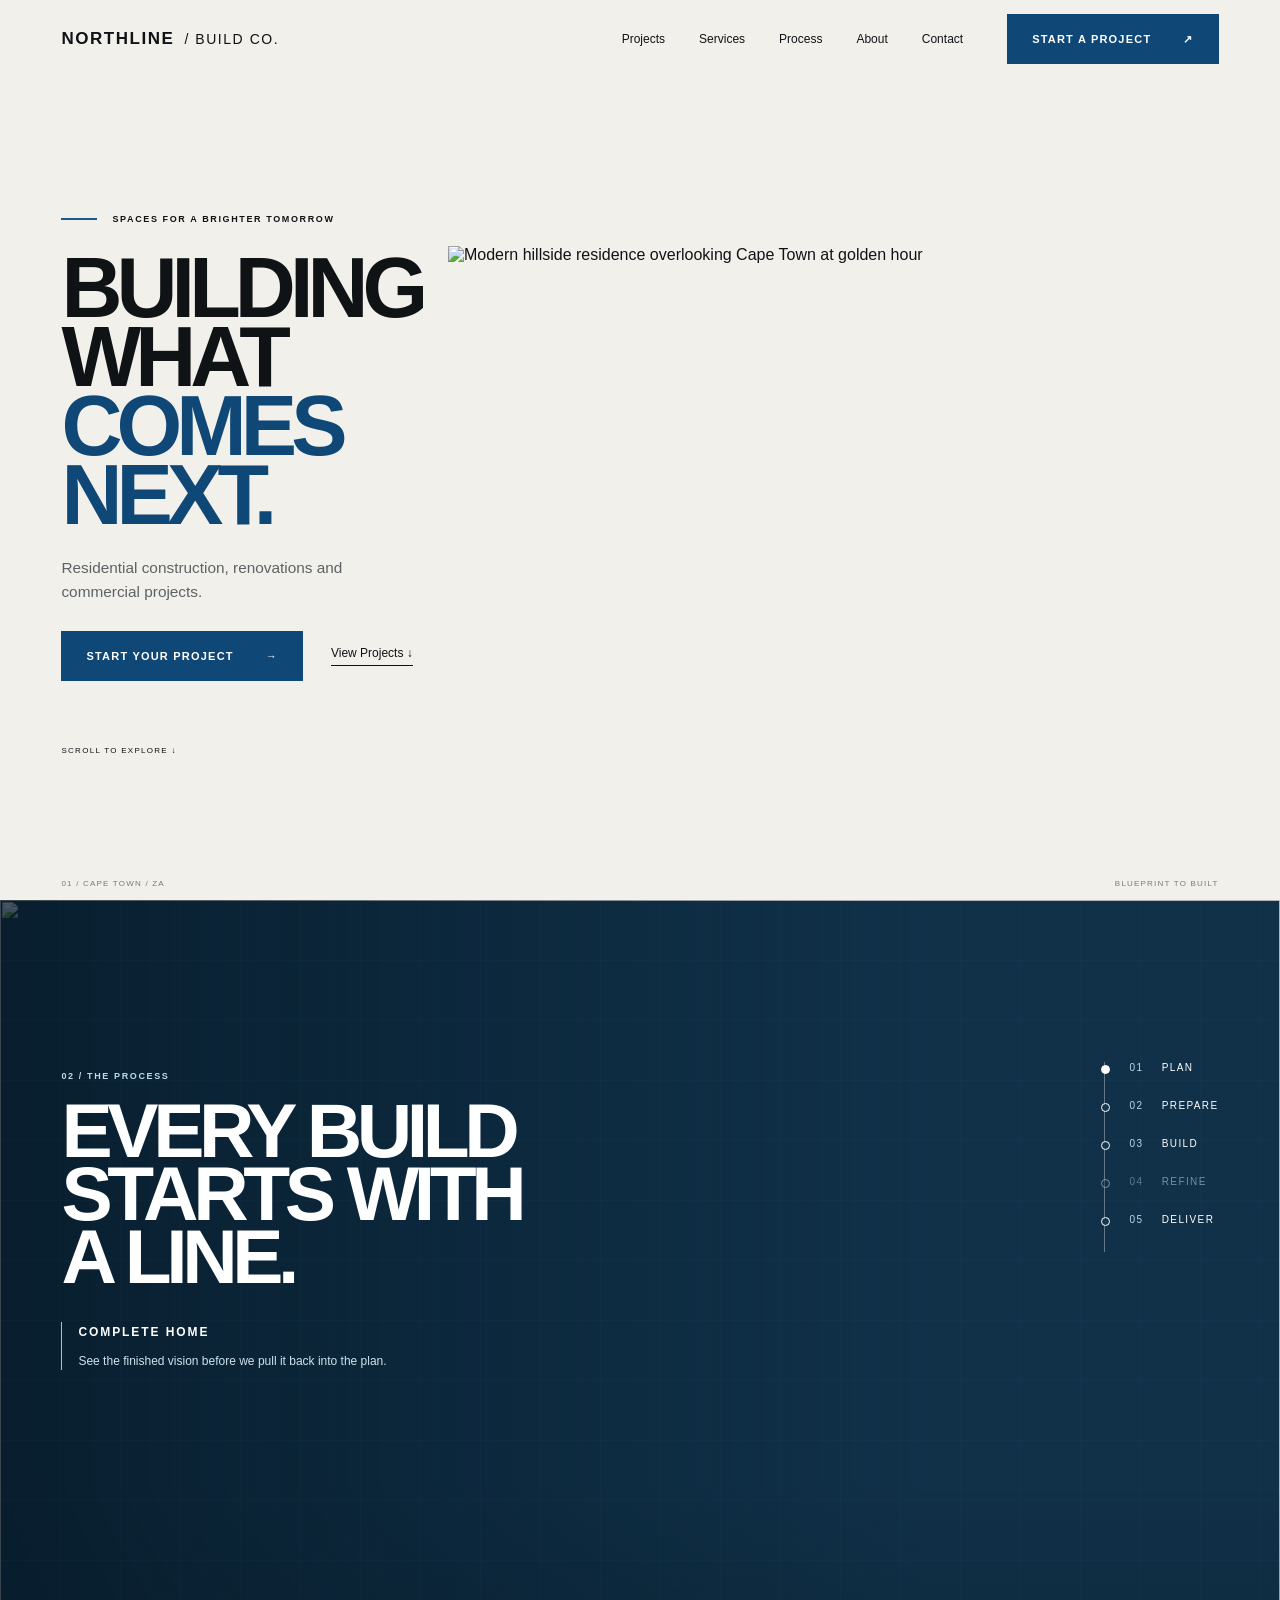
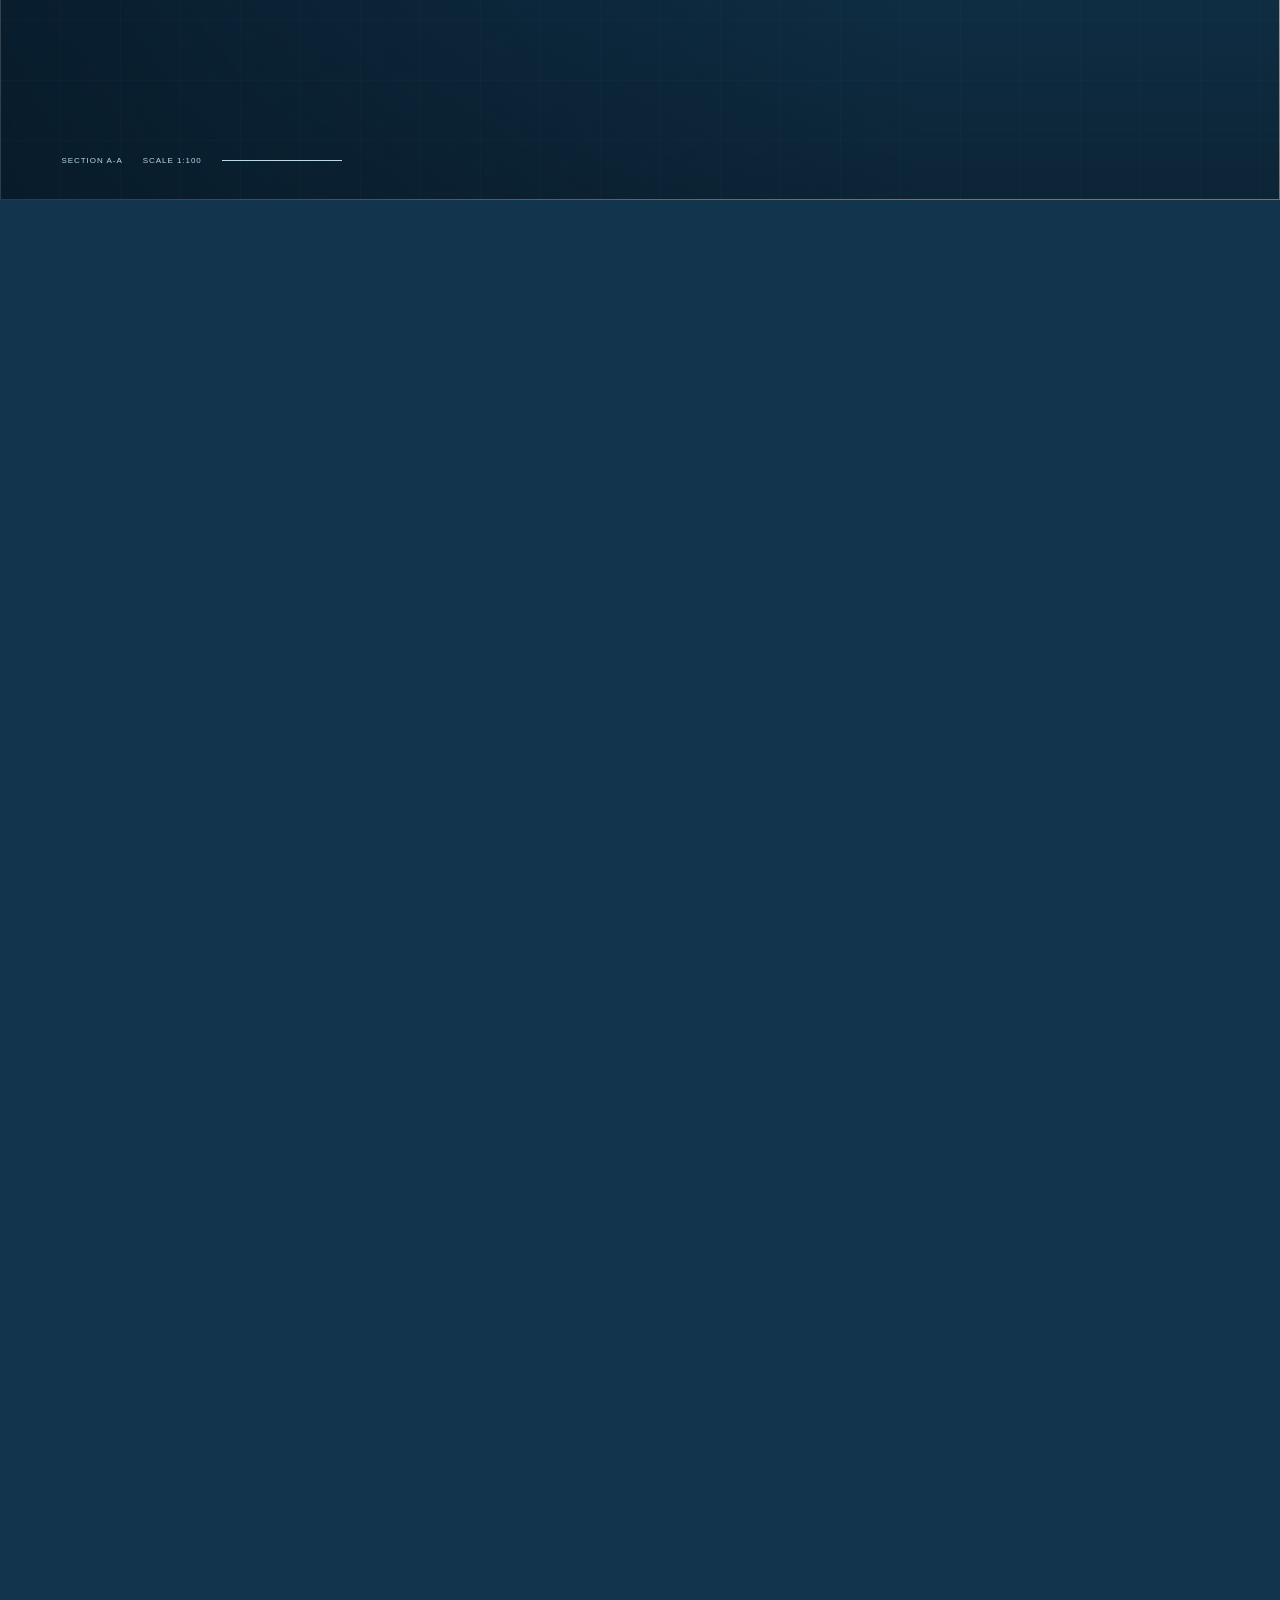
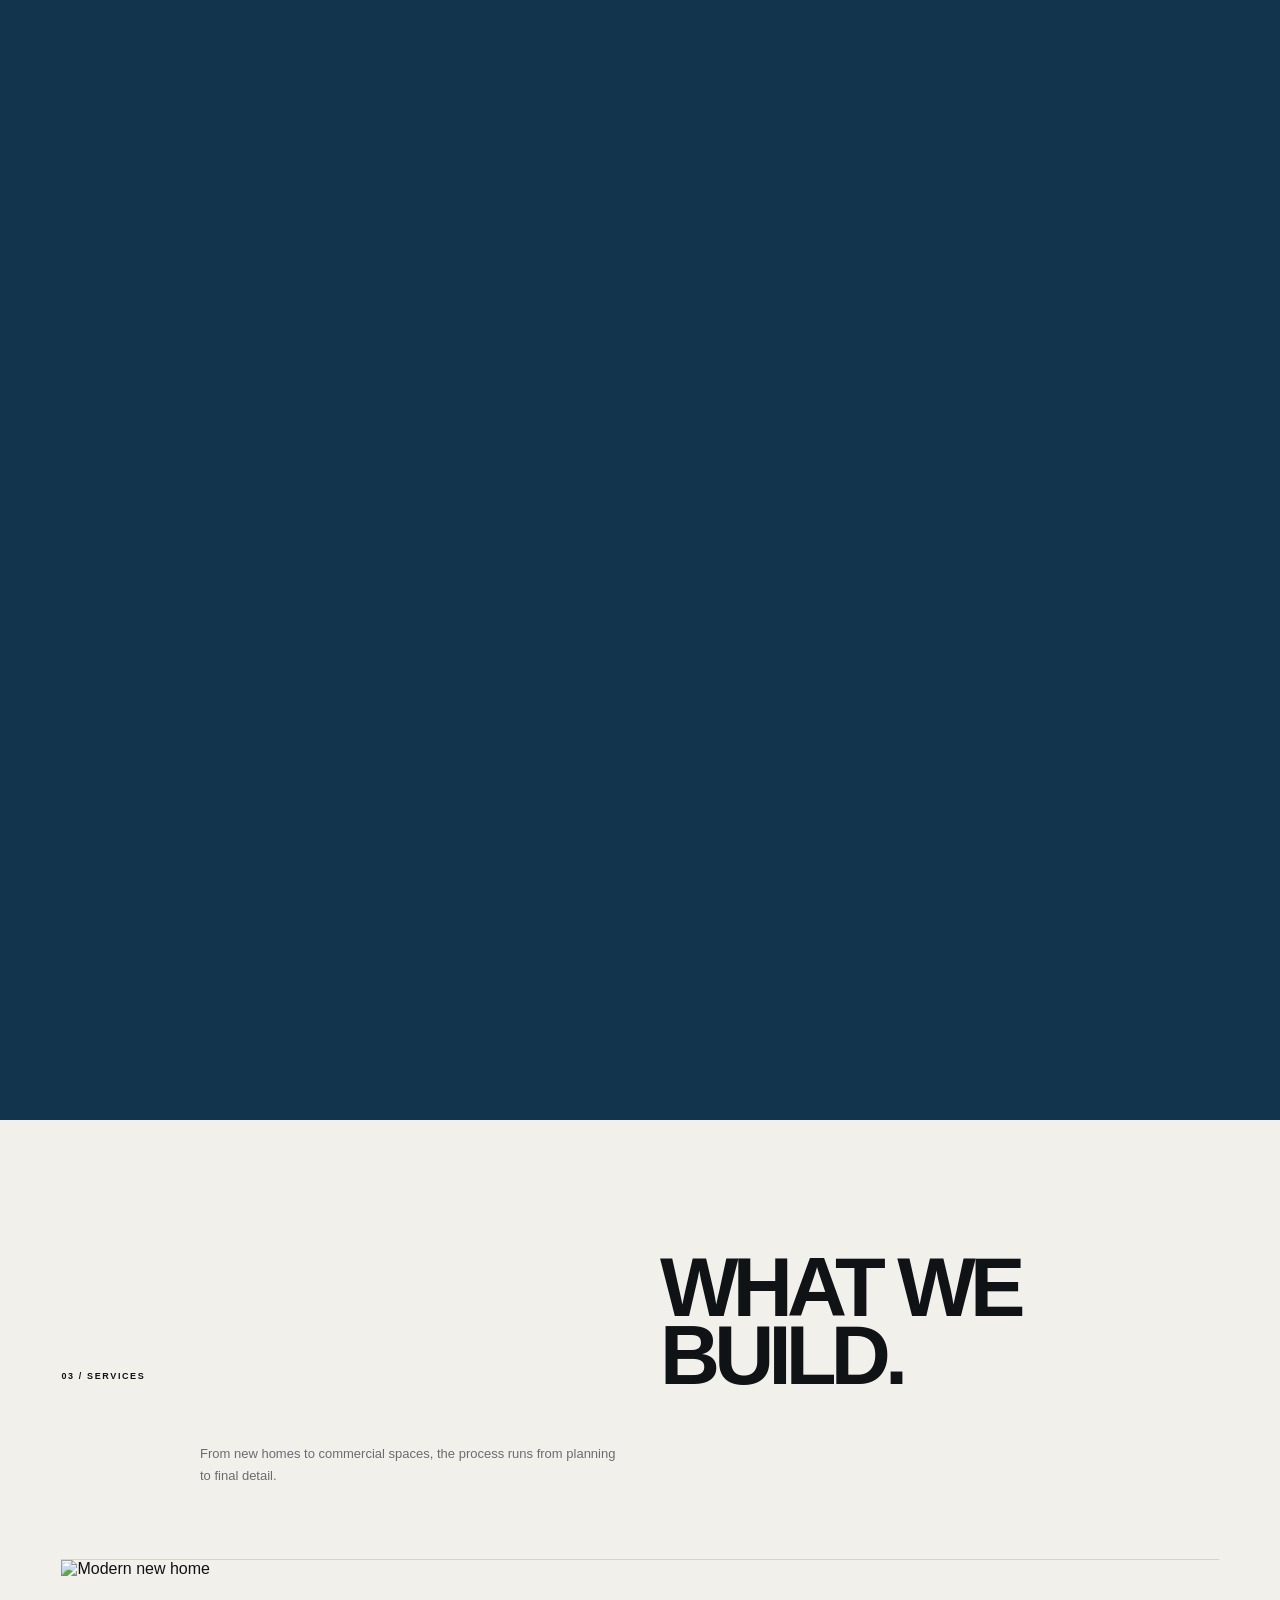
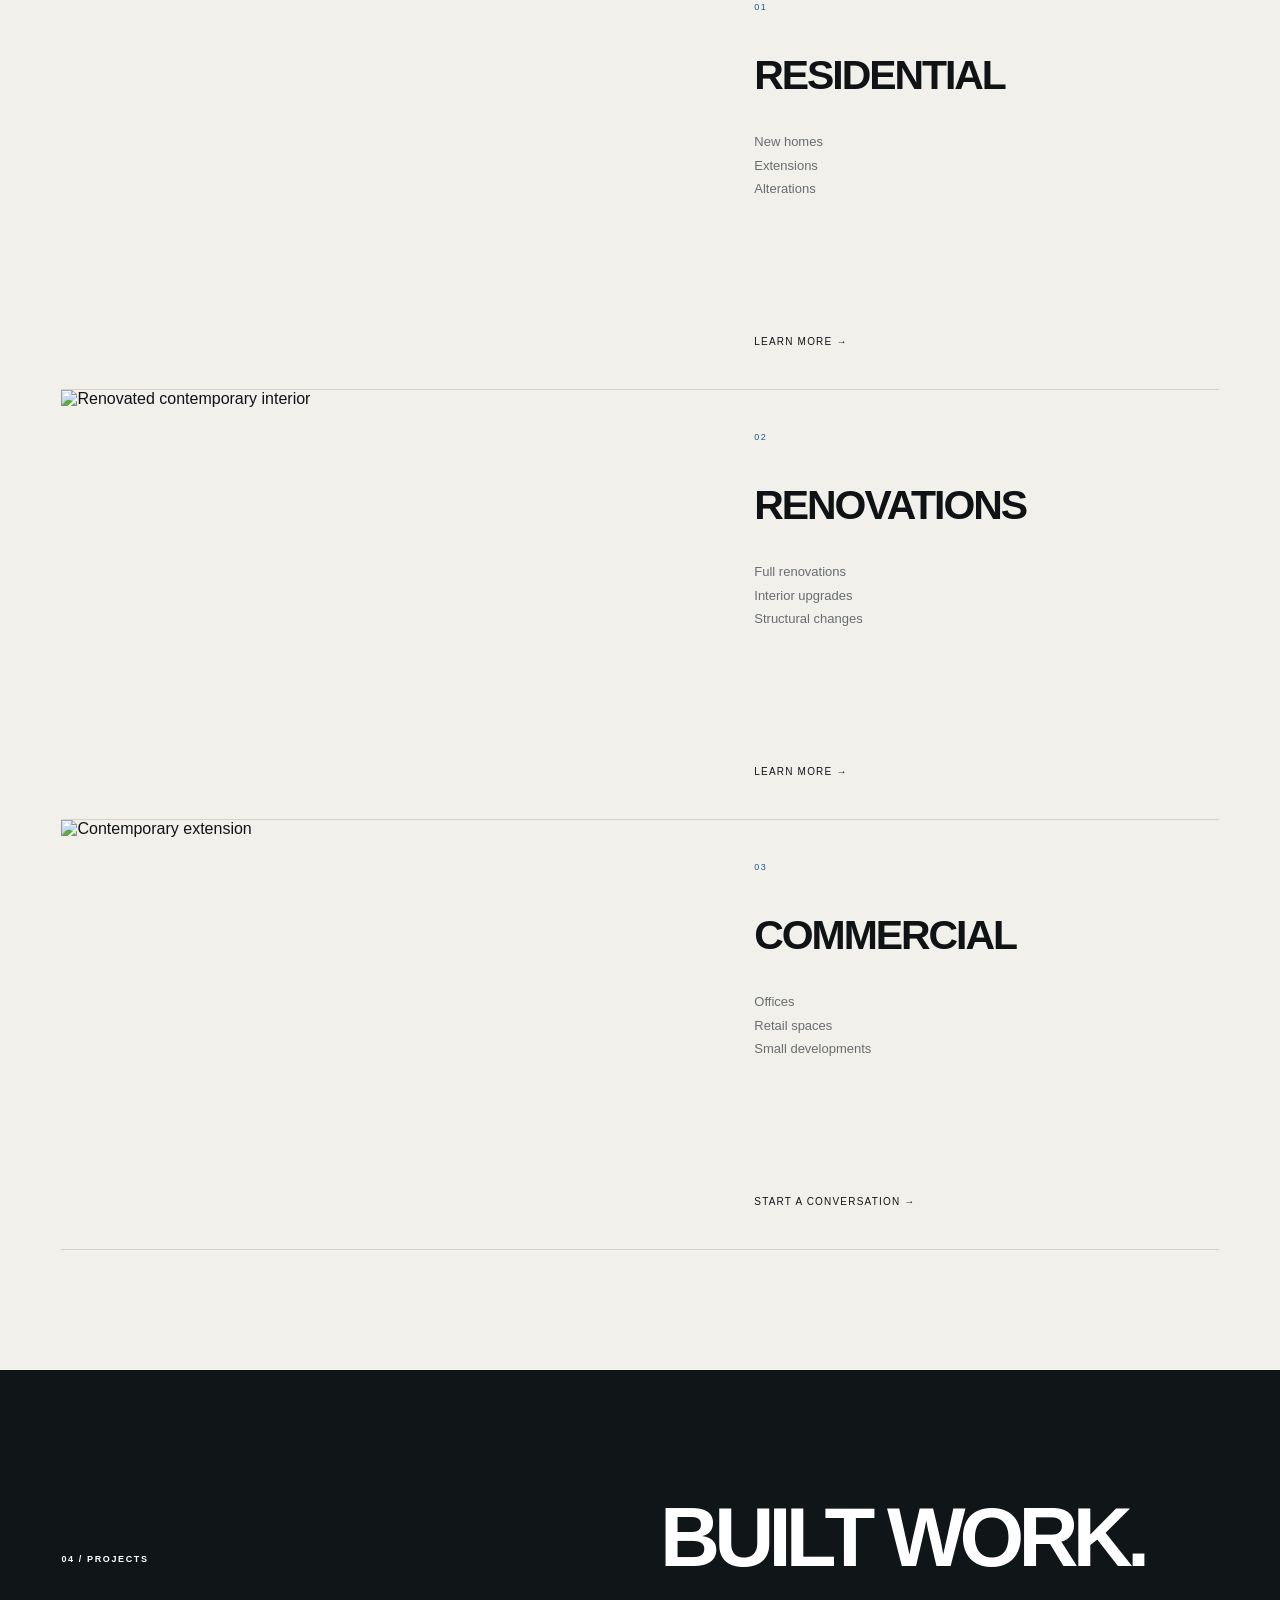
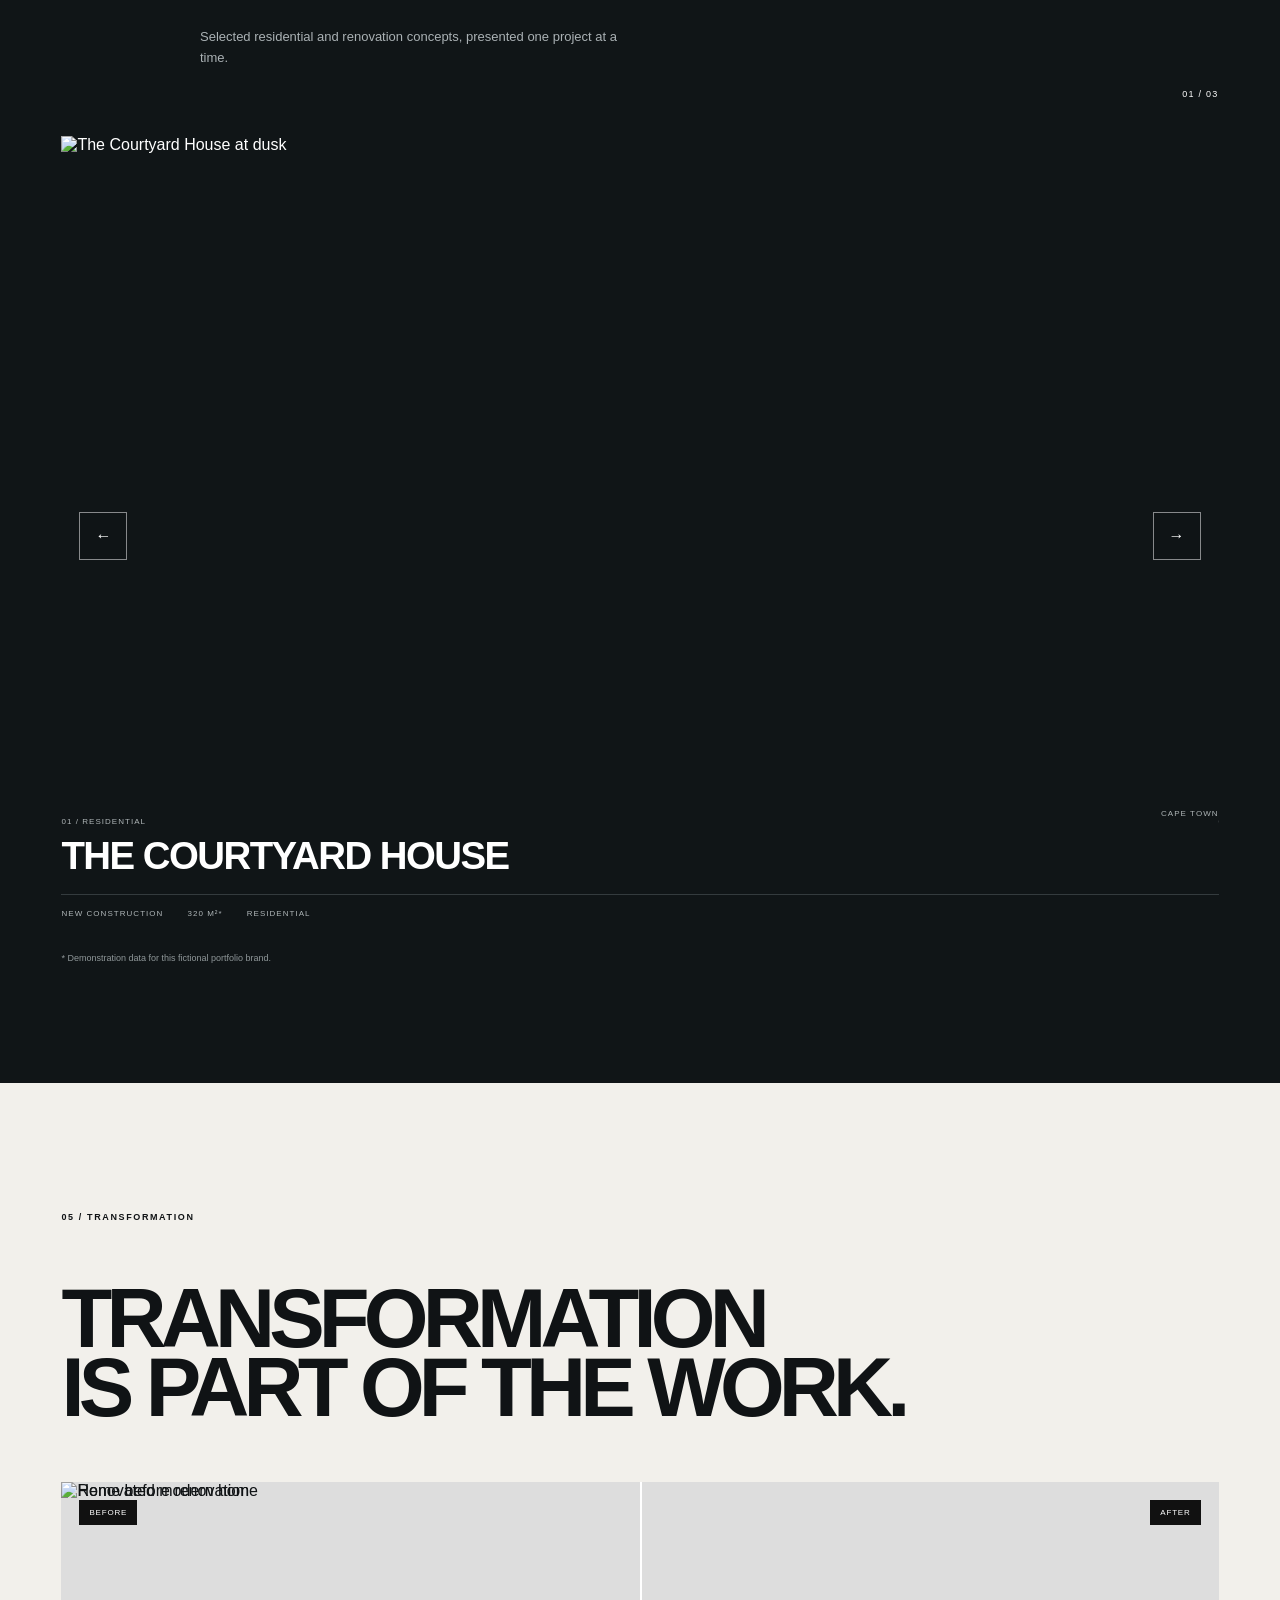
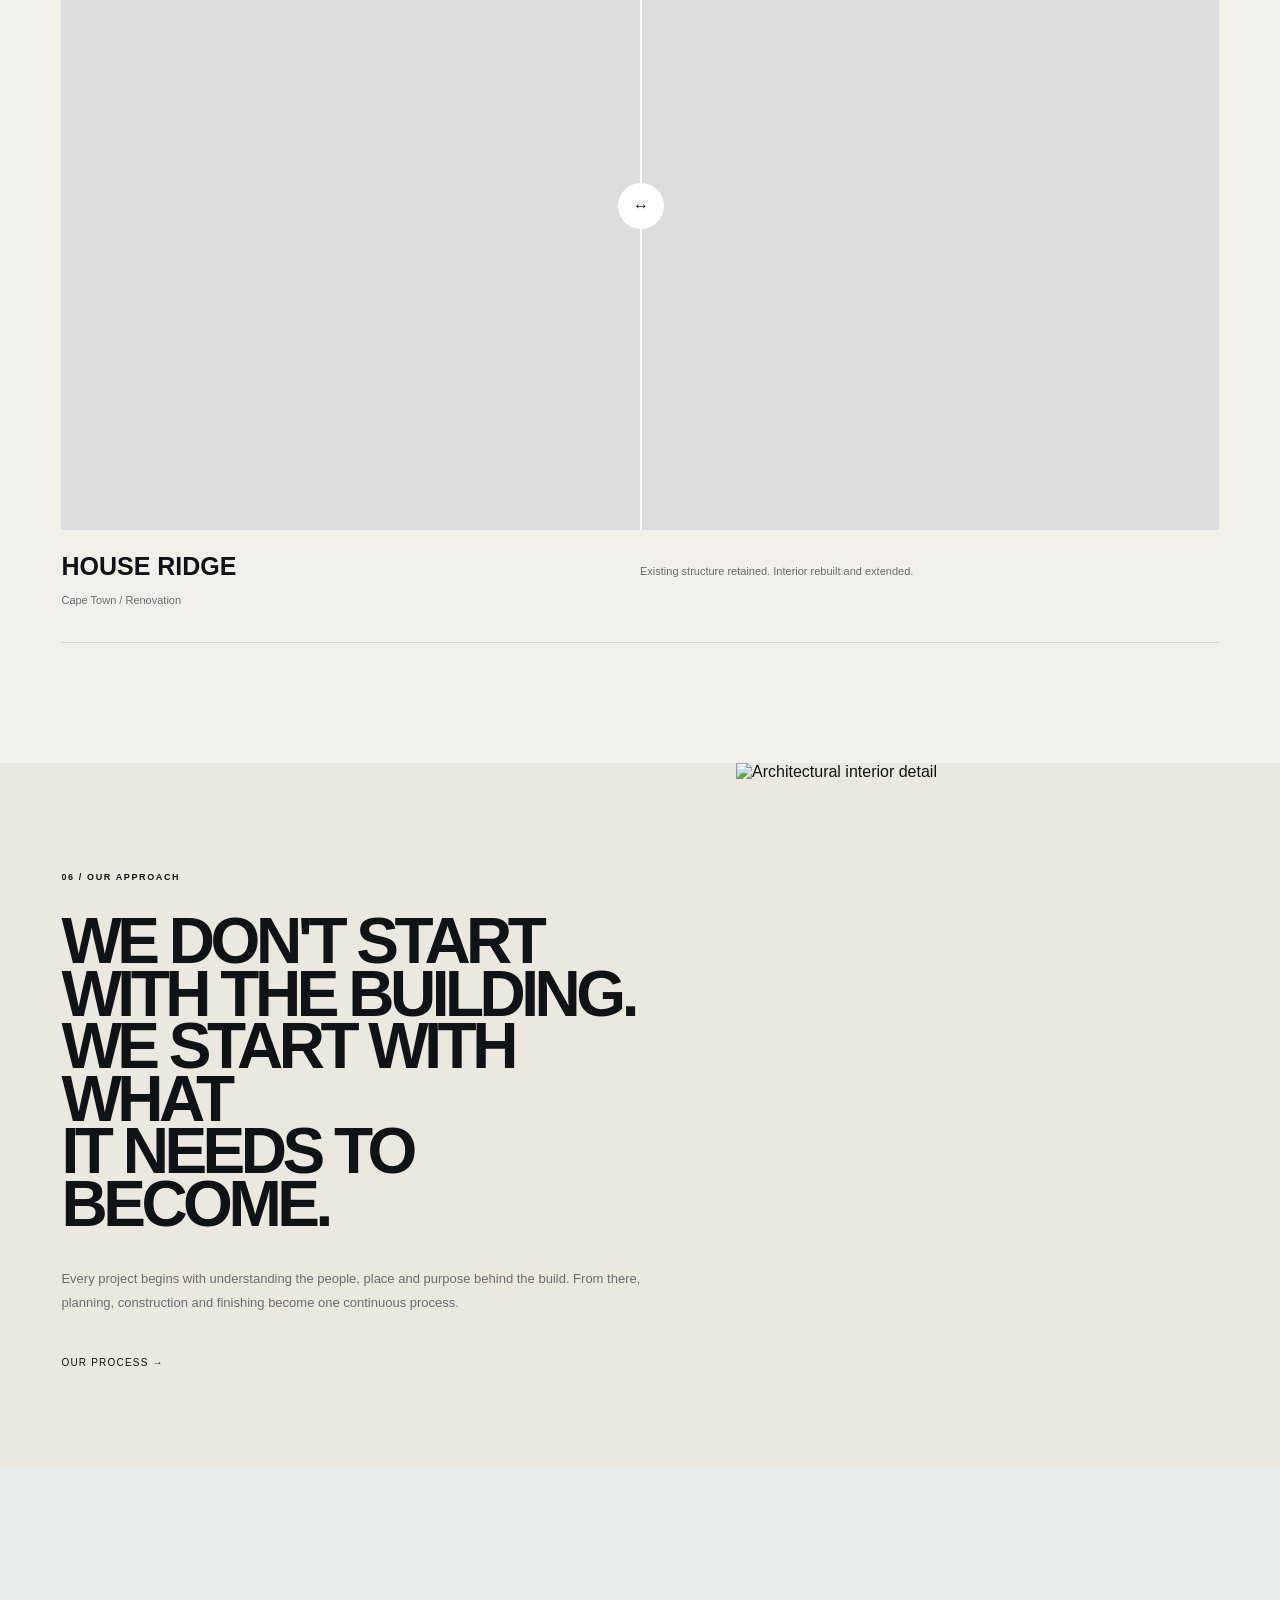
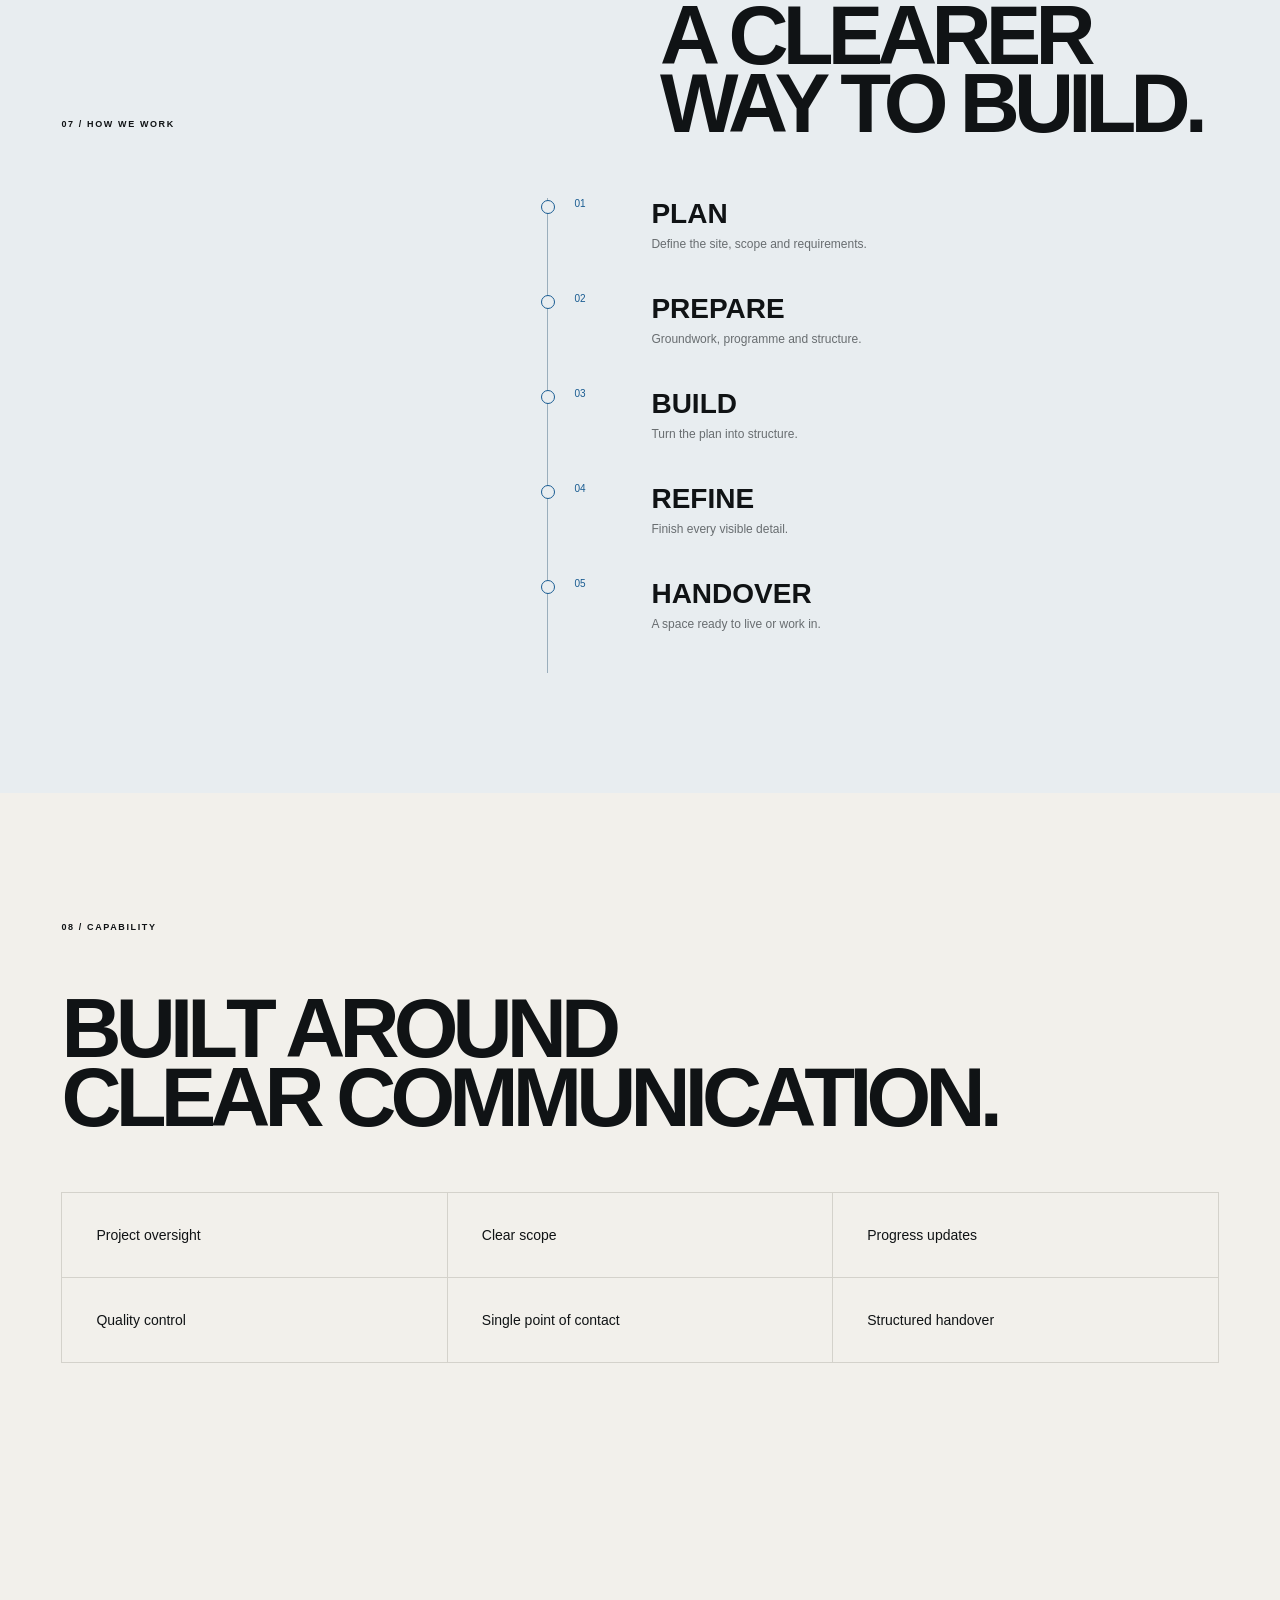
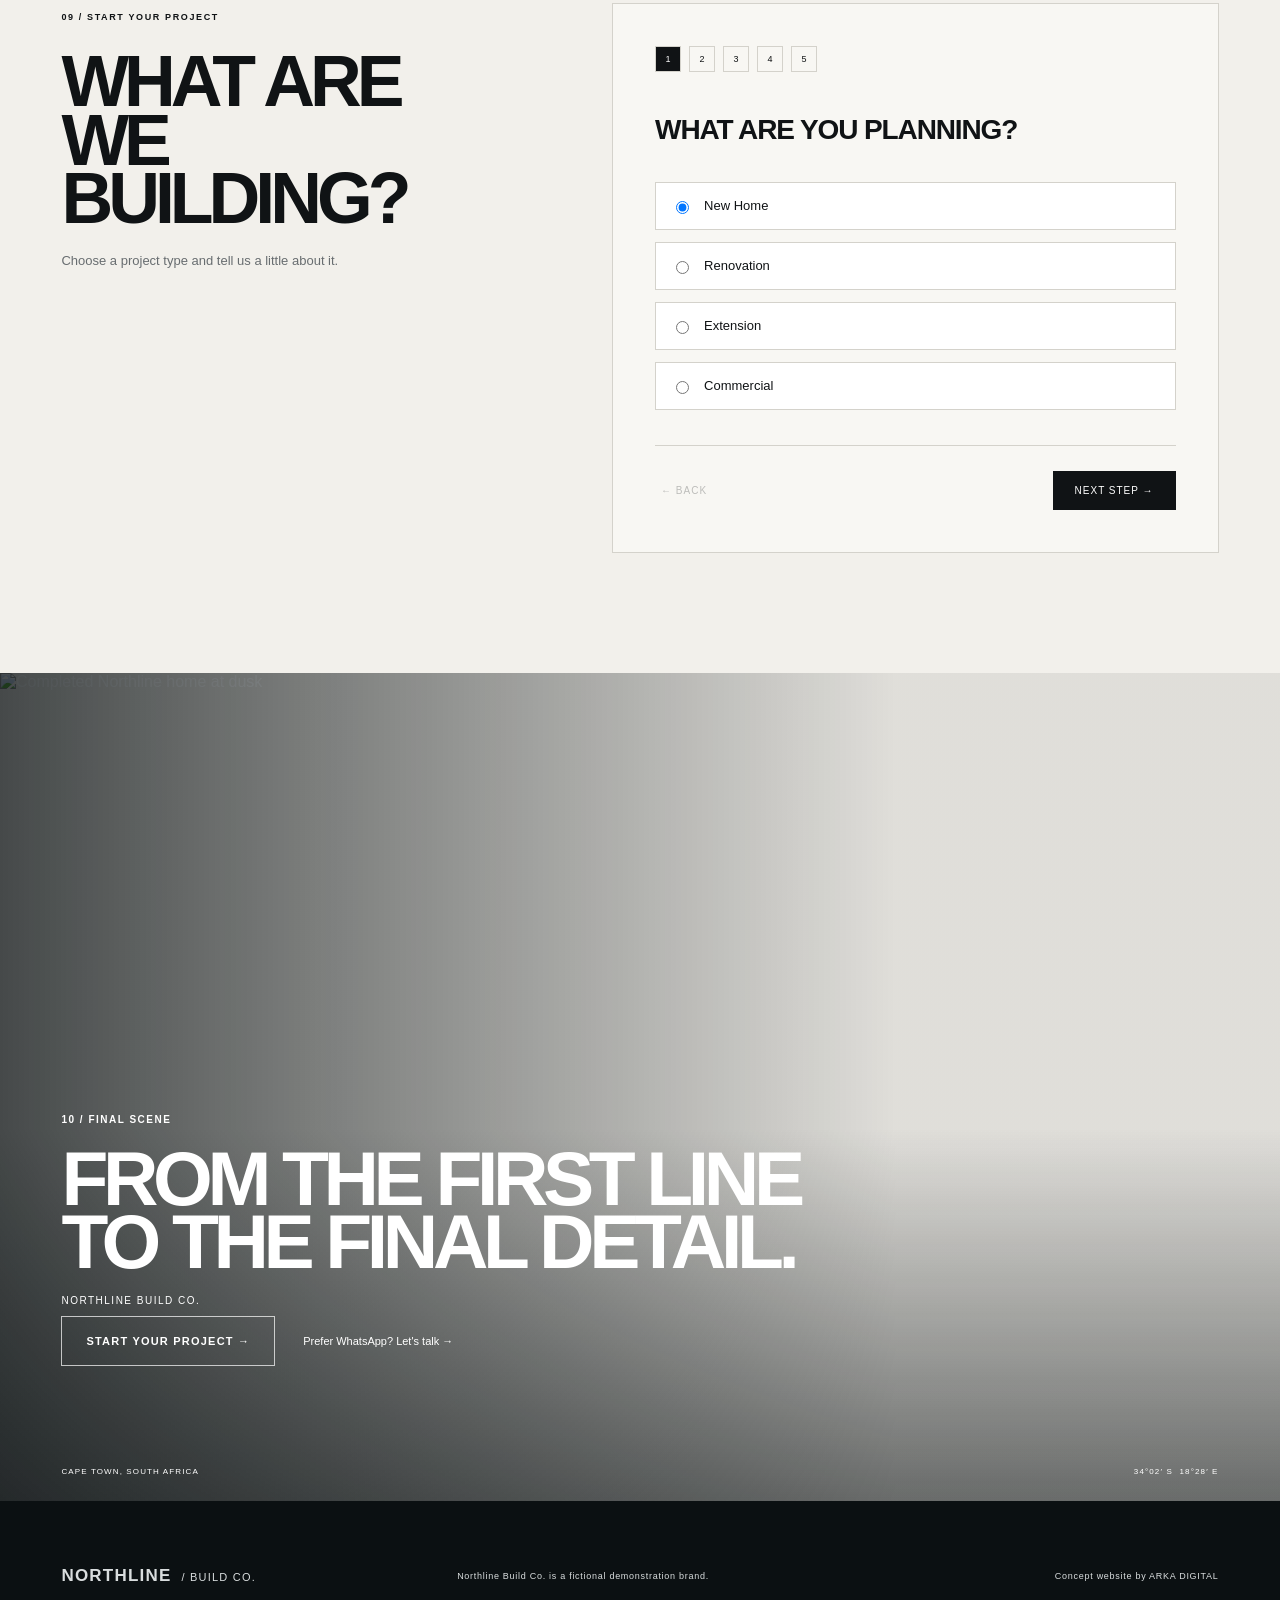
==== commit 8e45b5c7: "Fatal 5" ====
--- a/index.html
+++ b/index.html
@@ -9,7 +9,7 @@
   <title>Northline Build Co. | Building What Comes Next</title><link rel="icon" href="favicon.svg" type="image/svg+xml">
   <link rel="preload" as="image" href="assets/sequence/desktop/01-complete-daylight.webp" media="(min-width: 701px)">
   <link rel="preload" as="image" href="assets/sequence/mobile/01-complete-daylight.webp" media="(max-width: 700px)">
-  <link rel="stylesheet" href="v2-responsive.css?v=3">
+  <link rel="stylesheet" href="v2-responsive.css?v=4">
 </head>
 <body>
   <a class="skip" href="#main">Skip to content</a>
@@ -60,7 +60,7 @@
     <section class="build-story" data-build-story aria-labelledby="build-title">
       <div class="build-sticky">
         <div class="build-frames" aria-hidden="true" data-build-frames>
-          <img class="build-frame is-active" data-stage="0" data-desktop="assets/sequence/desktop/01-complete-daylight.webp" data-mobile="assets/sequence/mobile/01-complete-daylight.webp" alt="">
+          <img class="build-frame is-active" data-stage="0" src="assets/sequence/desktop/01-complete-daylight.webp" data-desktop="assets/sequence/desktop/01-complete-daylight.webp" data-mobile="assets/sequence/mobile/01-complete-daylight.webp" alt="">
           <img class="build-frame" data-stage="1" data-desktop="assets/sequence/desktop/02-blueprint-overlay.webp" data-mobile="assets/sequence/mobile/02-blueprint-overlay.webp" alt="">
           <img class="build-frame" data-stage="2" data-desktop="assets/sequence/desktop/03-blueprint.webp" data-mobile="assets/sequence/mobile/03-blueprint.webp" alt="">
           <img class="build-frame" data-stage="3" data-desktop="assets/sequence/desktop/04-site.webp" data-mobile="assets/sequence/mobile/04-site.webp" alt="">
@@ -95,7 +95,7 @@
     </section>
 
     <section class="projects" id="projects">
-      <div class="section-head dark-head"><p class="section-no">04 / PROJECTS</p><h2>BUILT WORK.</h2><p>Real spaces. Thoughtful construction. Built to last.</p></div>
+      <div class="section-head dark-head"><p class="section-no">04 / PROJECTS</p><h2>BUILT WORK.</h2><p>Selected residential and renovation concepts, presented one project at a time.</p></div>
       <div class="project-shell" data-projects>
         <button class="project-arrow prev" type="button" aria-label="Previous project">←</button>
         <div class="project-track" data-project-track>
@@ -111,8 +111,8 @@
           </article>
           <article class="project-card">
             <img src="assets/service-new-build.jpg" alt="Northline Workspace" loading="lazy">
-            <div class="project-info"><div><p>03 / COMMERCIAL</p><h3>NORTHLINE WORKSPACE</h3></div><span>CAPE TOWN</span></div>
-            <div class="project-meta"><span>Commercial concept</span><span>Demo project*</span><span>Workspace</span></div>
+            <div class="project-info"><div><p>03 / RESIDENTIAL</p><h3>GARDEN HOUSE</h3></div><span>CAPE TOWN</span></div>
+            <div class="project-meta"><span>New build concept</span><span>Demo project*</span><span>Residential</span></div>
           </article>
         </div>
         <button class="project-arrow next" type="button" aria-label="Next project">→</button>
@@ -128,6 +128,7 @@
         <div class="compare-before" data-before><img src="assets/constantia-before.jpg" alt="Home before renovation" loading="lazy"></div>
         <span class="compare-tag before">BEFORE</span><span class="compare-tag after">AFTER</span>
         <button class="compare-handle" type="button" aria-label="Drag to compare before and after" data-compare-handle><span>↔</span></button>
+        <input class="compare-range" type="range" min="0" max="100" value="50" aria-label="Before and after comparison" data-compare-range>
       </div>
       <div class="transform-meta"><div><h3>HOUSE RIDGE</h3><p>Cape Town / Renovation</p></div><p>Existing structure retained. Interior rebuilt and extended.</p></div>
     </section>
@@ -180,7 +181,6 @@
 
   <div class="mobile-contact" data-mobile-contact><button type="button" data-demo-whatsapp>WhatsApp</button><a href="#quote">Get Quote</a></div>
   <div class="toast" role="status" aria-live="polite" data-toast>Demo website — connect the client's WhatsApp number here.</div>
-  <script src="v2.js?v=3" defer></script>
-  <script src="responsive-fit.js?v=3" defer></script>
+  <script src="v2.js?v=4" defer></script>
 </body>
 </html>
--- a/v2-responsive.css
+++ b/v2-responsive.css
@@ -327,3 +327,146 @@
   .hero-actions .text-action{justify-self:start}
   .capability-grid{grid-template-columns:1fr}
 }
+
+/* =========================================================
+   INTERACTION + PROJECT CLEANUP V4 — 2026-10-01
+   Fixes missing construction fallback, mobile menu layering,
+   one-project-at-a-time carousel, and reliable compare drag.
+   ========================================================= */
+
+/* Construction sequence always has a visible image, even if JS is delayed. */
+.build-frames{
+  --active-build-frame:url('assets/sequence/desktop/01-complete-daylight.webp');
+  background:#12344d;
+}
+.build-frame:first-child{opacity:1}
+
+/* Menu must sit above every content layer and remain tappable. */
+.mobile-menu{
+  z-index:200;
+  pointer-events:none;
+}
+.mobile-menu.open{
+  pointer-events:auto;
+}
+.menu-btn{
+  position:relative;
+  z-index:220;
+  touch-action:manipulation;
+  -webkit-tap-highlight-color:transparent;
+}
+body.menu-open .topbar{
+  z-index:210;
+}
+@media(max-width:900px){
+  body.menu-open .topbar{
+    background:transparent;
+    color:#fff;
+    border-bottom-color:transparent;
+    backdrop-filter:none;
+    -webkit-backdrop-filter:none;
+  }
+  body.menu-open .wordmark{color:#fff}
+  body.menu-open .menu-btn span{background:#fff}
+}
+
+/* Project carousel: each project is one full slide. The previous mobile
+   min-width:0 rule allowed all three cards to collapse into one row. */
+.project-track{
+  overflow-x:auto;
+  overflow-y:hidden;
+  scrollbar-width:none;
+  -ms-overflow-style:none;
+  overscroll-behavior-x:contain;
+  -webkit-overflow-scrolling:touch;
+  touch-action:pan-x;
+}
+.project-track::-webkit-scrollbar{display:none}
+.project-card{
+  flex:0 0 100%;
+  width:100%;
+  min-width:100%!important;
+  max-width:100%;
+}
+.project-card>img{
+  display:block;
+  width:100%;
+  aspect-ratio:16/9;
+  height:auto;
+  min-height:0;
+  max-height:none;
+  object-fit:cover;
+  object-position:center;
+}
+.project-info>div{min-width:0}
+
+/* Before/after is controlled by a transparent native range input.
+   This is much more reliable on Android than custom pointer capture. */
+.compare{touch-action:pan-y;user-select:none;-webkit-user-select:none}
+.compare-handle{pointer-events:none}
+.compare-tag{pointer-events:none}
+.compare-range{
+  position:absolute;
+  inset:0;
+  z-index:8;
+  width:100%;
+  height:100%;
+  margin:0;
+  opacity:0;
+  cursor:ew-resize;
+  appearance:none;
+  -webkit-appearance:none;
+  touch-action:none;
+}
+.compare-range::-webkit-slider-thumb{
+  appearance:none;
+  -webkit-appearance:none;
+  width:52px;
+  height:52px;
+}
+.compare-range::-moz-range-thumb{
+  width:52px;
+  height:52px;
+  border:0;
+  background:transparent;
+}
+
+@media(max-width:700px){
+  .build-frames{
+    --active-build-frame:url('assets/sequence/mobile/01-complete-daylight.webp');
+  }
+  .project-card>img{
+    aspect-ratio:4/5;
+    height:auto!important;
+    min-height:0!important;
+    max-height:none!important;
+  }
+  .project-info{
+    display:grid;
+    grid-template-columns:1fr auto;
+    gap:14px;
+    align-items:end;
+  }
+  .project-info h3{
+    max-width:11ch;
+    font-size:clamp(30px,9vw,38px);
+    line-height:.92;
+  }
+  .project-meta{
+    display:flex;
+    flex-wrap:wrap;
+    gap:8px 14px;
+  }
+  .project-arrow{
+    top:calc((100vw - 40px) * .625 / 2);
+    transform:translateY(-50%);
+  }
+  .compare{
+    min-height:0;
+    height:auto;
+    aspect-ratio:3/4;
+  }
+  .compare>img,.compare-before,.compare-before img{
+    height:100%;
+  }
+}
